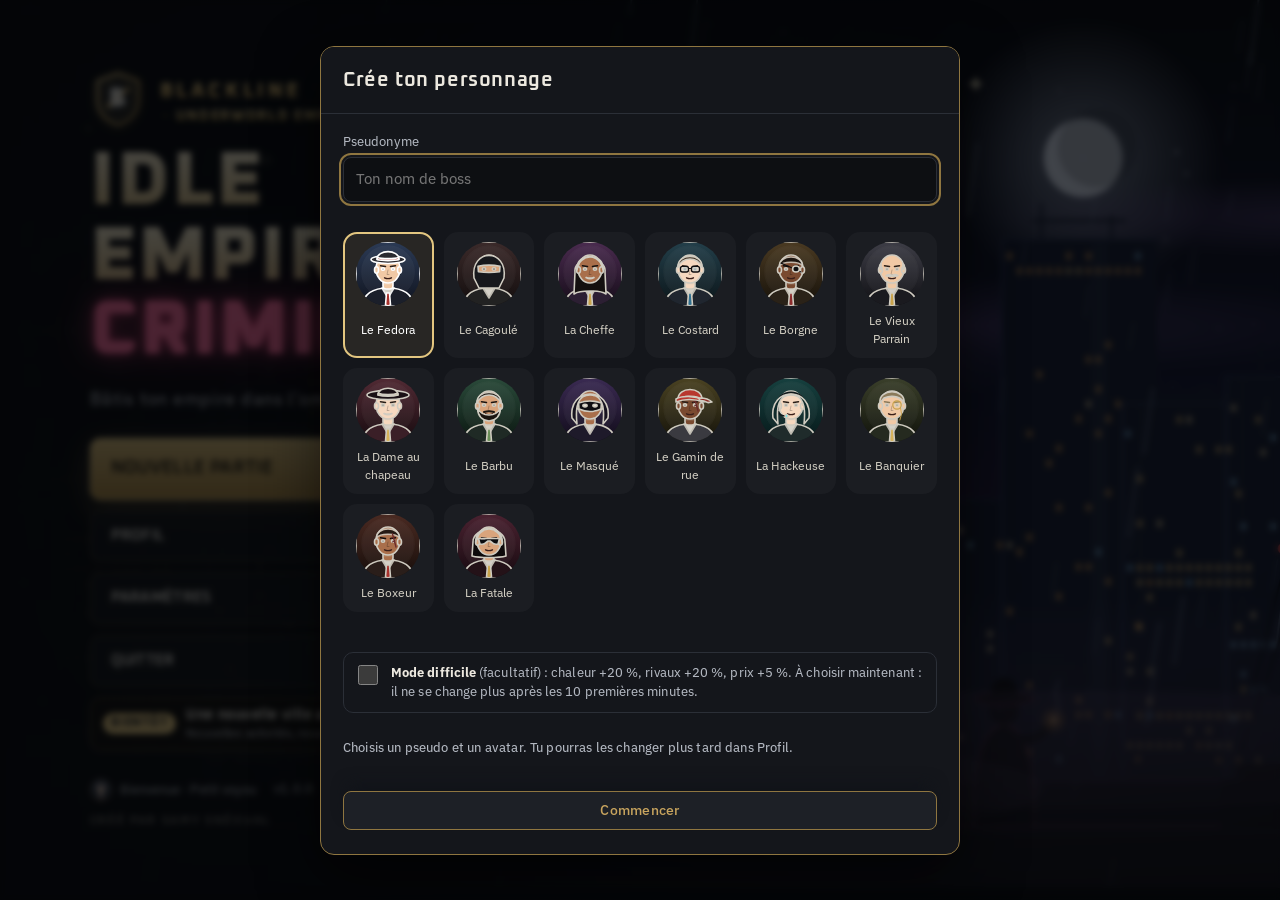
==== index.html @ c9981314 "Partie 17 · A : classement visible dès l'accueil (top 10 public, sans compte) - lb_board_public (SQL" ====
<!DOCTYPE html>
<html lang="fr">
<head>
<meta charset="utf-8">
<meta name="viewport" content="width=device-width, initial-scale=1">
<title>Blackline : Underworld Empire</title>
<meta name="description" content="Blackline : Underworld Empire, un jeu de gestion d’empire criminel fictif. Gère tes activités, tes quartiers, ton équipe et ton histoire de parrain. Gratuit, sans compte, entièrement dans ton navigateur.">
<meta name="theme-color" content="#0b0e14">
<meta property="og:type" content="website"><meta property="og:title" content="Blackline : Underworld Empire"><meta property="og:description" content="Construis un empire criminel fictif : activités, quartiers, équipe, braquages et histoire de parrain. Gratuit, sans compte, 100 % dans ton navigateur."><meta property="og:image" content="assets/share.png"><meta property="og:image:width" content="1200"><meta property="og:image:height" content="630"><meta property="og:locale" content="fr_FR">
<meta name="twitter:card" content="summary_large_image"><meta name="twitter:title" content="Blackline : Underworld Empire"><meta name="twitter:description" content="Un jeu de gestion d’empire criminel fictif, gratuit et sans compte."><meta name="twitter:image" content="assets/share.png">
<link rel="stylesheet" href="css/style.css">
</head>
<body>
<svg width="0" height="0" style="position:absolute" aria-hidden="true" focusable="false"><defs id="artDefs">
  <linearGradient id="gGold" x1="0" y1="0" x2="1" y2="1"><stop offset="0" stop-color="#e8cd8a"/><stop offset=".55" stop-color="#c8a45e"/><stop offset="1" stop-color="#8f7640"/></linearGradient>
  <linearGradient id="gGoldD" x1="0" y1="0" x2="0" y2="1"><stop offset="0" stop-color="#a98943"/><stop offset="1" stop-color="#6f5b32"/></linearGradient>
  <linearGradient id="gSlate" x1="0" y1="0" x2="0" y2="1"><stop offset="0" stop-color="#2c323c"/><stop offset="1" stop-color="#14171c"/></linearGradient>
  <linearGradient id="gNight" x1="0" y1="0" x2="0" y2="1"><stop offset="0" stop-color="#0d1118"/><stop offset=".7" stop-color="#1a2230"/><stop offset="1" stop-color="#262e3b"/></linearGradient>
  <linearGradient id="gRoom" x1="0" y1="0" x2="0" y2="1"><stop offset="0" stop-color="#101319"/><stop offset="1" stop-color="#1d222b"/></linearGradient>
  <linearGradient id="gDusk" x1="0" y1="0" x2="0" y2="1"><stop offset="0" stop-color="#1c2236"/><stop offset=".55" stop-color="#5a4350"/><stop offset="1" stop-color="#b98a62"/></linearGradient>
  <linearGradient id="gArea" x1="0" y1="0" x2="0" y2="1"><stop offset="0" stop-color="#c8a45e" stop-opacity=".38"/><stop offset="1" stop-color="#c8a45e" stop-opacity="0"/></linearGradient>
  <radialGradient id="gGlow"><stop offset="0" stop-color="#f6e7b0" stop-opacity=".55"/><stop offset="1" stop-color="#f6e7b0" stop-opacity="0"/></radialGradient>
  <linearGradient id="gCone" x1="0" y1="0" x2="0" y2="1"><stop offset="0" stop-color="#f1d98f" stop-opacity=".42"/><stop offset="1" stop-color="#f1d98f" stop-opacity="0"/></linearGradient>
  <linearGradient id="gBeam" x1="1" y1="0" x2="0" y2="0"><stop offset="0" stop-color="#f6e7b0" stop-opacity=".5"/><stop offset="1" stop-color="#f6e7b0" stop-opacity="0"/></linearGradient>
</defs></svg>
<div id="city" aria-hidden="true"></div>
<div class="app" id="app">
  <aside class="side" id="side">
    <div class="brand"><span id="crest"></span><span class="bt"><span class="wm">BLACKLINE</span><span class="sub"><span class="subt">Underworld Empire</span></span></span></div>
    <nav class="nav" id="nav" aria-label="Sections"></nav>
    <div class="sfoot"><span id="saveinfo" class="muted">Pas encore sauvegardé</span>
      <button class="btn" id="btnSave">Sauvegarder</button><button class="btn ghost" id="btnMenu">Menu principal</button><button class="btn ghost" id="btnReset">Réinitialiser</button></div>
  </aside>
  <div id="scrim"></div>
  <div class="main">
    <header class="bar">
      <button class="icon-btn" id="menuBtn" aria-label="Ouvrir le menu" aria-expanded="false"></button>
      <div class="emp"><span class="empav" id="empAv" aria-hidden="true"></span><div class="empt"><div class="en" id="empName"></div><div class="lv"><span id="lvTxt"></span><span class="meter"><i id="lvBar"></i></span></div></div></div>
      <div class="res" id="res"></div>
      <button class="icon-btn radiobtn" id="radioBtn" aria-label="Radio (touche T)" title="Radio (T)"><svg viewBox="0 0 24 24" aria-hidden="true"><path d="M3 9h18v11H3zM7 9l10-5M7 14h6M7 17h6M17 15a1.6 1.6 0 1 0 .01 0"/></svg></button>
      <button class="icon-btn gear" id="gearBtn" aria-label="Paramètres" title="Paramètres"><svg viewBox="0 0 24 24" aria-hidden="true"><path d="M12 15a3 3 0 1 0 0-6 3 3 0 0 0 0 6z"/><path d="M19.4 15a1.7 1.7 0 0 0 .3 1.8l.1.1a2 2 0 1 1-2.8 2.8l-.1-.1a1.7 1.7 0 0 0-1.8-.3 1.7 1.7 0 0 0-1 1.5V21a2 2 0 1 1-4 0v-.1a1.7 1.7 0 0 0-1.1-1.5 1.7 1.7 0 0 0-1.8.3l-.1.1a2 2 0 1 1-2.8-2.8l.1-.1a1.7 1.7 0 0 0 .3-1.8 1.7 1.7 0 0 0-1.5-1H3a2 2 0 1 1 0-4h.1a1.7 1.7 0 0 0 1.5-1.1 1.7 1.7 0 0 0-.3-1.8l-.1-.1a2 2 0 1 1 2.8-2.8l.1.1a1.7 1.7 0 0 0 1.8.3H9a1.7 1.7 0 0 0 1-1.5V3a2 2 0 1 1 4 0v.1a1.7 1.7 0 0 0 1 1.5 1.7 1.7 0 0 0 1.8-.3l.1-.1a2 2 0 1 1 2.8 2.8l-.1.1a1.7 1.7 0 0 0-.3 1.8V9a1.7 1.7 0 0 0 1.5 1H21a2 2 0 1 1 0 4h-.1a1.7 1.7 0 0 0-1.5 1z"/></svg></button>
    </header>
    <div class="goalbar" id="goalbar" role="status" aria-live="polite">
      <div class="gi" aria-hidden="true"><svg viewBox="0 0 24 24"><path d="M12 22a10 10 0 1 0 0-20 10 10 0 0 0 0 20zM12 17a5 5 0 1 0 0-10 5 5 0 0 0 0 10zM12 13a1 1 0 1 0 0-2 1 1 0 0 0 0 2z"/></svg></div>
      <div class="gt"><span class="gl">Objectif actuel</span><b id="nxName"></b><span class="gs" id="nxSub"></span></div>
      <div class="gm"><span class="meter wide"><i id="nxBar"></i></span></div>
      <button class="btn" id="nxBtn" hidden>Réclamer</button>
    </div>
    <main>
      <nav class="subnav" id="subnav" aria-label="Sections"></nav>
      <h1 id="pageTitle">Tableau de bord</h1>
      <p class="psub muted" id="pageSub"></p>
      <div id="alert" class="notice warn" role="alert" hidden><span id="alertText"></span><span class="acts" id="alertActs"></span></div>
      <div id="offline" class="notice back" role="status" hidden>
        <div class="rb"><div class="rt" id="offlineTitle"></div><dl class="rr" id="offlineRows"></dl><ul class="rn" id="offlineNotes"></ul><div class="oacts" id="offlineActs" hidden></div></div>
        <button class="btn" id="offlineClose">Reprendre la partie</button>
      </div>
      <section id="v_dash" class="view">
        <div class="stats kpi4" id="stats"></div>
        <div class="card todo" id="todoDash"><h2>Que faire maintenant ?</h2><div id="todoList" class="todolist"></div></div>
        <div class="card"><h2>Événement en cours</h2><div id="event"></div></div>
        <details class="card more" id="d_inc" open><summary>Revenus de la session</summary>
          <div class="dbody"><div id="chart"></div><div class="muted" id="chartNote"></div></div></details>
        <details class="card more" id="d_bd"><summary>D’où viennent tes revenus</summary>
          <div class="dbody"><dl id="bilan" class="dl"></dl><h3 class="h3">Répartition par activité</h3><div id="breakdown" class="bd"></div></div></details>
        <details class="card more" id="d_stats"><summary>Chiffres de la partie</summary><div class="dbody"><dl id="statsList" class="dl"></dl></div></details>
        <details class="card more" id="d_log"><summary>Événements récents</summary><div class="dbody"><ul id="log" class="log"></ul></div></details>
      </section>
      <section id="v_map" class="view" hidden>
        <div class="mapbar2"><button class="btn todobtn" id="todoBtn" aria-expanded="false" aria-controls="todoMap">Que faire ?<span class="todon" id="todoN"></span></button><div class="mchips" id="mapChips" role="group" aria-label="Aller à un bâtiment"></div>
          <div class="mctl" role="group" aria-label="Caméra"><button class="btn ghost" id="mZoomOut" aria-label="Dézoomer">−</button><button class="btn ghost" id="mZoomIn" aria-label="Zoomer">+</button><button class="btn ghost" id="mHome">Recentrer</button></div></div>
        <div class="todomap card" id="todoMap" hidden><div class="todolist" id="todoMapList"></div></div>
        <div class="mapWrap" id="mapWrap">
          <canvas id="cityCanvas" tabindex="0" role="application" aria-label="Carte de la ville. Flèches : déplacer. Plus et moins : zoomer. Les boutons au-dessus permettent d’aller à un bâtiment."></canvas>
          <div class="mevents" id="mEvents" hidden></div>
          <aside class="mappanel" id="mapPanel" hidden aria-live="polite"></aside>
          <div class="maphint" aria-hidden="true">Glisse pour te déplacer · molette ou pincement pour zoomer · clique un bâtiment</div>
        </div>
      </section>
      <section id="v_hq" class="view" hidden></section>
      <section id="v_saga" class="view" hidden></section>
      <section id="v_shop" class="view" hidden></section>
      <section id="v_boxes" class="view" hidden></section>
      <section id="v_board" class="view" hidden></section>
      <section id="v_radio" class="view" hidden></section>
      <section id="v_empire" class="view" hidden><div id="acts" class="list"></div></section>
      <section id="v_terr" class="view" hidden>
        <div id="cflt" class="card conflict" hidden>
          <div class="nm">Conflit en cours</div><p class="ds" id="cText"></p>
          <div class="acts row"><button class="btn" id="bDef"></button><button class="btn" id="bTruce"></button></div>
        </div>
        <div class="subtabs" role="tablist" aria-label="Territoires">
          <button class="stab on" role="tab" data-tt="q" aria-selected="true">Quartiers <i class="stc" id="ttQ"></i></button>
          <button class="stab" role="tab" data-tt="f" aria-selected="false">Factions <i class="stc" id="ttF"></i></button>
          <button class="stab" role="tab" data-tt="r" aria-selected="false">Rivalités <i class="stc" id="ttR"></i></button>
        </div>
        <div id="tt_q" class="tpane">
        <div class="terr-grid">
          <div class="card mapcard">
            <div class="mh"><h2>Port-Mirage</h2><span class="muted" id="tSum"></span></div>
            <div id="map"></div>
            <ul class="legend" aria-label="Légende"><li><i class="lg controlled"></i>Contrôlé</li><li><i class="lg available"></i>Disponible</li><li><i class="lg locked"></i>Hors de portée</li><li><i class="lg contested"></i>Attaqué</li><li><i class="lg pressure"></i>Sous pression</li><li><i class="lg built"></i>Vos bâtiments</li></ul>
          </div>
          <div class="card dpanel" id="dpanel"><div id="dEmpty" class="muted">Sélectionne un quartier sur la carte pour voir ses revenus, ses conditions et tes options.</div><div id="dBody" hidden></div></div>
        </div>
        </div>
        <div id="tt_f" class="tpane" hidden><p class="muted">Les quatre factions se partagent la ville. Leur relation avec toi change ce qu’elles font quand tu prends un quartier.</p><div id="factions" class="list"></div></div>
        <div id="tt_r" class="tpane" hidden><div id="rivals" class="list"></div></div>
      </section>
      <section id="v_team" class="view" hidden>
        <div class="card crewhead"><div class="mh"><h2>Ton équipe</h2><span class="muted" id="cSum"></span></div><p class="muted cintro">Chaque équipier actif coûte un entretien mais renforce ton empire. Les effets s’additionnent avec des rendements décroissants : mieux vaut des profils complémentaires.</p><div id="cEff" class="effs"></div></div>
        <section id="cFiche" class="card fiche" aria-label="Fiche personnage"></section>
        <div id="cmp" class="card" hidden><div class="mh"><h2>Comparaison</h2><button class="btn ghost" id="cmpClose">Fermer</button></div><div id="cmpBody"></div></div>
        <div id="roster" class="roster"></div>
      </section>
      <section id="v_arsenal" class="view" hidden></section>
      <section id="v_ops" class="view" hidden></section>
      <section id="v_upg" class="view" hidden><div id="upgs" class="list"></div></section>
      <section id="v_goals" class="view" hidden>
        <div class="jr" id="jrNowBox"><h2 class="sec jr-h">À faire maintenant <span class="jr-n" id="jrNowN"></span></h2><div id="jrNow" class="jrl"></div></div>
        <div class="jr" id="jrDoBox"><h2 class="sec jr-h">En cours <span class="jr-n" id="jrDoN"></span></h2><div id="jrDo" class="jrl"></div></div>
        <h2 class="sec jr-h">Objectifs <span class="jr-n" id="jrGoN"></span></h2>
        <div class="card"><h2>Déblocages à venir</h2><ul id="unlocks" class="log"></ul></div>
        <div><h2 class="sec">Court terme</h2><div id="mShort" class="list"></div></div>
        <div><h2 class="sec">Moyen terme</h2><div id="mMid" class="list"></div></div>
        <div><h2 class="sec">Long terme</h2><div id="mLong" class="list"></div></div>
        <div><h2 class="sec">Succès <span class="muted" id="achCount"></span></h2><div id="achs" class="achs"></div></div>
        <details class="card jrlog" id="jrStory"><summary><h2>Chroniques de l’empire <span class="jr-n" id="jrStoryN"></span></h2></summary><p class="muted">Un chapitre s’écrit chaque fois qu’un bâtiment atteint un nouveau design. Rien à faire : c’est juste ton histoire.</p><ol class="chron" id="jrStoryL"></ol></details>
        <details class="card jrlog" id="jrLogBox"><summary><h2>Dernières notifications <span class="jr-n" id="jrLogN"></span></h2></summary><p class="muted">Les 30 dernières. Quand plusieurs messages arrivent d’un coup, ils sont regroupés à l’écran, mais rien n’est perdu : tout est ici.</p><ul id="jrLog" class="log"></ul></details>
      </section>
      <section id="v_glossary" class="view" hidden><label class="gsearch"><span class="muted">Chercher un mot</span><input type="search" id="gsInput" placeholder="Ex. revenus nets, lingot, palier" autocomplete="off"></label><dl id="gsList" class="gslist"></dl><p class="muted" id="gsEmpty" hidden>Aucun mot ne correspond. Essaie « revenus », « lingot » ou « bâtiment ».</p></section>
    </main>
  </div>
</div>
<div id="room" class="room" hidden role="dialog" aria-modal="true" aria-label="Intérieur du QG"></div>
<div id="fade" aria-hidden="true"></div>
<div id="banner" class="nbn" hidden aria-live="assertive"></div>
<div id="np" class="np" hidden aria-live="polite"></div>
<div id="rwheel" class="rwheel" hidden></div>
<div id="toasts" aria-live="polite"></div>
<div id="menu" class="menu" hidden></div>
<div id="sheet" class="modal sheetm" hidden><div class="mbox sheet" id="sheetBox" role="dialog" aria-modal="true"></div></div>
<div id="modal" class="modal" hidden><div class="mbox" id="mBox" role="dialog" aria-modal="true" aria-labelledby="mTitle"></div></div>
<script src="js/data.js"></script>
<script src="js/data-crew.js"></script>
<script src="js/data-events.js"></script>
<script src="js/glossary.js"></script>
<script src="js/tips.js"></script>
<script src="js/status.js"></script>
<script src="js/avatars.js"></script>
<script src="js/radio.js"></script>
<script src="js/bus.js"></script>
<script src="js/economy.js"></script>
<script src="js/gold.js"></script>
<script src="js/hq.js"></script>
<script src="js/shop.js"></script>
<script src="js/territory.js"></script>
<script src="js/data-equip.js"></script>
<script src="js/data-equip-art.js"></script>
<script src="js/data-equip-art2.js"></script>
<script src="js/data-boxes.js"></script>
<script src="js/data-walls.js"></script>
<script src="js/walls-art.js"></script>
<script src="js/crew.js"></script>
<script src="js/equip.js"></script>
<script src="js/boxes.js"></script>
<script src="js/walls.js"></script>
<script src="js/factions.js"></script>
<script src="js/state10.js"></script>
<script src="js/data-districts.js"></script>
<script src="js/dbuild.js"></script>
<script src="js/venues.js"></script>
<script src="js/dbuild-art.js"></script>
<script src="js/casino.js"></script>
<script src="js/data-casino-ev.js"></script>
<script src="js/casino-ev.js"></script>
<script src="js/casino-art.js"></script>
<script src="js/rivals.js"></script>
<script src="js/heat.js"></script>
<script src="js/advice.js"></script>
<script src="js/explain.js"></script>
<script src="js/data-story.js"></script>
<script src="js/data-saga.js"></script>
<script src="js/story.js"></script>
<script src="js/saga.js"></script>
<script src="js/data-bonds.js"></script>
<script src="js/bonds.js"></script>
<script src="js/data-meta.js"></script>
<script src="js/meta.js"></script>
<script src="js/data-heist.js"></script>
<script src="js/heist.js"></script>
<script src="js/data-war.js"></script>
<script src="js/war.js"></script>
<script src="js/save.js"></script>
<script src="js/art.js"></script>
<script src="js/build-art.js"></script>
<script src="js/city.js"></script>
<script src="js/atmos.js"></script>
<script src="js/map-data.js"></script>
<script src="js/map-render.js"></script>
<script src="assets/crew/manifest.js"></script>
<script src="js/portraits.js"></script>
<script src="js/profile.js"></script>
<script src="js/notify-core.js"></script>
<script src="js/notify.js"></script>
<script src="js/events.js"></script>
<script src="js/journal.js"></script>
<script src="js/config-classement.js"></script>
<script src="js/leaderboard-core.js"></script>
<script src="js/leaderboard.js"></script>
<script src="js/ui.js"></script>
<script src="js/territory-ui.js"></script>
<script src="js/bonds-ui.js"></script>
<script src="js/crew-ui.js"></script>
<script src="js/ops-art.js"></script>
<script src="js/ops-art2.js"></script>
<script src="js/arsenal-dnd.js"></script>
<script src="js/ops-scene.js"></script>
<script src="js/ops-scene-art.js"></script>
<script src="js/ops-scene-ui.js"></script>
<script src="js/equip-ui.js"></script>
<script src="js/room.js"></script>
<script src="js/hq-ui.js"></script>
<script src="js/room-ui.js"></script>
<script src="js/shop-ui.js"></script>
<script src="js/boxes-ui.js"></script>
<script src="js/leaderboard-ui.js"></script>
<script src="js/lb-home.js"></script>
<script src="js/results.js"></script>
<script src="js/explain-ui.js"></script>
<script src="js/walls-ui.js"></script>
<script src="js/radio-ui.js"></script>
<script src="js/build-menu.js"></script>
<script src="js/heat-ui.js"></script>
<script src="js/report.js"></script>
<script src="js/saga-ui.js"></script>
<script src="js/war-ui.js"></script>
<script src="js/meta-ui.js"></script>
<script src="js/heist-ui.js"></script>
<script src="js/hq-rooms.js"></script>
<script src="js/teaser.js"></script>
<script src="js/event-result.js"></script>
<script src="js/casino-ui.js"></script>
<script src="js/map-ui.js"></script>
<script src="js/system-ui.js"></script>
<script src="js/audio.js"></script>
<script src="js/ambience.js"></script>
<script src="js/tutorial.js"></script>
<script src="js/assistant.js"></script>
<script src="js/assistant-ui.js"></script>
<script src="js/menu-bg.js"></script>
<script src="js/menu.js"></script>
<script src="js/main.js"></script>
</body>
</html>
---- css/style.css ----
@font-face{font-family:"Oxanium";src:url(../assets/fonts/oxanium-latin-wght-normal.woff2) format("woff2");font-weight:200 800;font-style:normal;font-display:swap;unicode-range:U+0000-00FF,U+0131,U+0152-0153,U+02BB-02BC,U+02C6,U+02DA,U+02DC,U+2000-206F,U+2074,U+20AC,U+2122,U+2191,U+2193,U+2212,U+2215,U+FEFF,U+FFFD}
@font-face{font-family:"Playfair Display";src:url(../assets/fonts/playfair-display-latin-wght-normal.woff2) format("woff2");font-weight:400 900;font-style:normal;font-display:swap}
@font-face{font-family:"Lora";src:url(../assets/fonts/lora-latin-wght-normal.woff2) format("woff2");font-weight:400 700;font-style:normal;font-display:swap}
@font-face{font-family:"Lora";src:url(../assets/fonts/lora-latin-wght-italic.woff2) format("woff2");font-weight:400 700;font-style:italic;font-display:swap}
@font-face{font-family:"IBM Plex Sans";src:url(../assets/fonts/ibm-plex-sans-latin-wght-normal.woff2) format("woff2");font-weight:100 700;font-style:normal;font-display:swap;unicode-range:U+0000-00FF,U+0131,U+0152-0153,U+02BB-02BC,U+02C6,U+02DA,U+02DC,U+2000-206F,U+2074,U+20AC,U+2122,U+2191,U+2193,U+2212,U+2215,U+FEFF,U+FFFD}
:root{--bg:#0b0c0e;--card:rgba(22,24,29,.94);--card2:#1d2026;--line:#2b2f37;--txt:#ece8df;--mut:#a3a7af;--gold:#c8a45e;--gold-d:#8f7640;--up:#86c39b;--down:#d98b81;--r:12px;--font-display:"Oxanium","Rajdhani","Segoe UI",system-ui,sans-serif;--font-text:"IBM Plex Sans",ui-sans-serif,system-ui,-apple-system,"Segoe UI",Roboto,sans-serif;--font-num:"Oxanium","IBM Plex Sans",system-ui,sans-serif}
*{box-sizing:border-box}
html{color-scheme:dark}
body{margin:0;background:linear-gradient(#0a0b0d,#11151a 55%,#1b2028) fixed;color:var(--txt);font:15px/1.5 var(--font-text);font-variant-numeric:tabular-nums}
svg{width:18px;height:18px;fill:none;stroke:currentColor;stroke-width:1.6;stroke-linecap:round;stroke-linejoin:round;flex:none}
#city{position:fixed;left:0;right:0;bottom:0;height:58vh;z-index:0;pointer-events:none}
#city svg{width:100%;height:100%;stroke:none}
.app{position:relative;z-index:1;display:grid;grid-template-columns:236px minmax(0,1fr);min-height:100vh}
h1{font-size:24px;font-weight:600;letter-spacing:-.01em;margin:0 0 18px}
h2{font-size:15px;font-weight:600;margin:0 0 12px}
.muted{color:var(--mut);font-size:13px}
:focus-visible{outline:2px solid var(--gold);outline-offset:2px}
/* barre latérale */
.side{position:sticky;top:0;height:100vh;display:flex;flex-direction:column;gap:22px;padding:22px 12px;background:rgba(11,12,15,.95);border-right:1px solid var(--line);z-index:30;transition:transform .2s ease}
.brand{display:flex;flex-direction:column;padding:0 10px}
.wm{font-weight:700;letter-spacing:.18em;color:var(--gold);font-size:17px}.sub{color:var(--mut);font-size:12px}
.nav{display:grid;gap:4px}
.nav button{display:flex;align-items:center;gap:12px;width:100%;font:inherit;font-size:14px;color:var(--mut);background:none;border:1px solid transparent;border-radius:8px;padding:9px 10px;cursor:pointer;text-align:left;transition:background .15s,color .15s,border-color .15s}
.nav button:hover{background:#171a1f;color:var(--txt)}
.nav button:active{transform:scale(.98)}
.nav button.on{background:#1b1e24;color:var(--txt);border-color:var(--line);box-shadow:inset 2px 0 0 var(--gold)}
.sfoot{margin-top:auto;display:grid;gap:8px;padding:0 6px}
/* barre supérieure */
.bar{position:sticky;top:0;z-index:20;display:flex;align-items:center;gap:16px;padding:10px 24px;background:rgba(11,12,15,.88);backdrop-filter:blur(8px);border-bottom:1px solid var(--line)}
.icon-btn{display:none;place-items:center;width:38px;height:38px;color:var(--txt);background:var(--card2);border:1px solid var(--line);border-radius:8px;cursor:pointer}
.emp .en{font-weight:600}.lv{display:flex;align-items:center;gap:8px;font-size:12px;color:var(--mut)}
.meter{display:block;width:90px;height:5px;background:#0006;border:1px solid var(--line);border-radius:4px;overflow:hidden}
.meter i{display:block;height:100%;width:100%;background:var(--gold);transform:scaleX(0);transform-origin:left center;transition:transform .3s ease}
.res{margin-left:auto;display:flex;gap:8px}
.chip{display:flex;align-items:center;gap:8px;background:var(--card2);border:1px solid var(--line);border-radius:999px;padding:5px 12px;font-size:14px;font-weight:600}
.chip svg{color:var(--gold);width:16px;height:16px}
main{padding:22px 24px 48px;max-width:1180px}
/* cartes */
.card{background:var(--card);border:1px solid var(--line);border-radius:var(--r);padding:16px}
.view{display:grid;gap:16px}
.stats{display:grid;grid-template-columns:repeat(auto-fit,minmax(200px,1fr));gap:12px}
.stat .lab{display:flex;align-items:center;gap:8px;color:var(--mut);font-size:13px}.stat .lab svg{color:var(--gold)}
.stat .val{font-size:26px;font-weight:600;margin-top:4px;letter-spacing:-.01em}
.stat .note{font-size:13px;color:var(--mut);min-height:20px}
.pos{color:var(--up)}.neg{color:var(--down)}
.grid2{display:grid;grid-template-columns:1.3fr 1fr;gap:16px}
.chart{width:100%;height:150px;display:block;stroke:none}
.bd{display:grid;gap:12px}.bd .r{display:grid;gap:4px;font-size:13px}.bd .r div:first-child{display:flex;justify-content:space-between}
.list{display:grid;grid-template-columns:repeat(auto-fill,minmax(min(100%,320px),1fr));gap:12px}
.ico{width:38px;height:38px;border:1px solid var(--line);border-radius:9px;display:grid;place-items:center;color:var(--gold);flex:none}
.ah{display:flex;gap:12px;align-items:center}.an{flex:1;min-width:0}.nm{font-weight:600}.ds{color:var(--mut);font-size:13px}
.badge{font-size:12px;color:var(--gold);border:1px solid var(--gold-d);border-radius:999px;padding:2px 10px;white-space:nowrap}
.kv{display:grid;grid-template-columns:repeat(3,1fr);gap:8px;margin:14px 0}.kv b{display:block}
.kv span{display:block;color:var(--mut);font-size:12px}.kv b{font-size:14px}
.evo{font-size:12px;color:var(--mut);margin-bottom:12px;display:grid;gap:6px}.evo .meter{width:100%}
.act .buy,.upg .buy{width:100%}
.card.done{opacity:.6}
.pulse::after{content:"";position:absolute;inset:-1px;border-radius:inherit;border:2px solid rgba(200,164,94,.6);pointer-events:none;animation:pulse .5s ease-out forwards}
@keyframes pulse{from{transform:scale(1);opacity:.85}to{transform:scale(1.025);opacity:0}}
.soon{display:flex;gap:14px;align-items:flex-start}.soon p{margin:0}
.dl{display:grid;grid-template-columns:1fr auto;gap:0 20px;margin:0}.dl dt,.dl dd{margin:0;padding:10px 0;border-bottom:1px solid var(--line)}.dl dt{color:var(--mut)}.dl dd{font-weight:600;text-align:right}
.ev .t{font-weight:600}.ev .x{color:var(--mut);margin:2px 0 12px}.ev .ch{display:grid;gap:8px}.ev .ch .btn{text-align:left}.ev small{display:block;color:var(--mut)}
.log{list-style:none;margin:0;padding:0;display:grid;gap:8px;font-size:13px;color:var(--mut)}.log li{padding-left:14px;position:relative}.log li:before{content:"";position:absolute;left:0;top:8px;width:5px;height:5px;border-radius:50%;background:var(--gold-d)}.log li:first-child{color:var(--txt)}
.notice{display:flex;justify-content:space-between;align-items:center;gap:12px;background:var(--card);border:1px solid var(--gold-d);border-radius:var(--r);padding:10px 14px;margin-bottom:16px;font-size:14px}
.notice[hidden],[hidden]{display:none!important}
/* boutons */
.btn{font:inherit;font-size:14px;color:var(--txt);background:var(--card2);border:1px solid var(--line);border-radius:8px;padding:8px 14px;cursor:pointer;transition:background .15s,border-color .15s,color .15s,transform .1s}
.btn:hover:not(:disabled){background:#262a32;border-color:var(--gold-d)}
.btn:active:not(:disabled){transform:scale(.97);background:#16181d}
.btn:disabled{opacity:.45;cursor:not-allowed}
.btn.ghost{background:transparent;color:var(--mut)}
.btn.can{border-color:var(--gold-d);color:var(--gold)}
.btn.ok{animation:ok .35s ease-out}
@keyframes ok{from{transform:scale(.96)}60%{transform:scale(1.03)}to{transform:scale(1)}}
/* notifications */
#toasts{position:fixed;right:16px;bottom:16px;display:grid;gap:8px;z-index:50;max-width:min(360px,calc(100vw - 32px))}
.toast{background:#16181d;border:1px solid var(--line);border-left:3px solid var(--gold);border-radius:8px;padding:10px 14px;font-size:14px;box-shadow:0 8px 24px rgba(0,0,0,.45);animation:tin .2s ease-out;transition:opacity .25s,transform .25s}
.toast.evt{border-left-color:#7ea6c9}.toast.out{opacity:0;transform:translateY(6px)}
@keyframes tin{from{opacity:0;transform:translateY(8px)}}
#scrim{display:none}
@media(max-width:900px){
 .app{grid-template-columns:minmax(0,1fr)}
 .side{position:fixed;left:0;top:0;width:260px;transform:translateX(-100%);background:#0b0c0f}.side.open{transform:none}
 #scrim.on{display:block;position:fixed;inset:0;background:rgba(0,0,0,.55);z-index:25}
 .icon-btn{display:grid}.bar{padding:10px 14px;gap:10px}main{padding:18px 14px 40px}
 .grid2{grid-template-columns:1fr}.chip.opt{display:none}.lv .meter{width:60px}
}
@media(max-width:520px){.res .chip:nth-child(n+3){display:none}.res{gap:6px;min-width:0}.chip{padding:4px 9px;font-size:13px}.emp{min-width:0}.emp .en{white-space:nowrap;overflow:hidden;text-overflow:ellipsis}.list{grid-template-columns:1fr}.emp .en{font-size:14px}}
@media(prefers-reduced-motion:reduce){*{animation:none!important;transition:none!important}}
/* progression : objectifs, succès, prochaine étape */
h2.sec{font-size:15px;margin:6px 0 10px}
.next-h{display:flex;justify-content:space-between;gap:12px;align-items:center;margin-bottom:12px}
.next .nm{font-size:18px}
.meter.wide{width:100%;height:7px}
.tier{font-size:12px;color:var(--mut)}
.prog{display:grid;gap:6px;margin:12px 0}.prog .pt{display:flex;justify-content:space-between;font-size:12px;color:var(--mut)}.prog .meter{width:100%}
.rw{font-size:13px;color:var(--gold);margin-bottom:10px}
.card.claimed{opacity:.55}
.achs{display:grid;grid-template-columns:repeat(auto-fill,minmax(230px,1fr));gap:10px}
.ach{display:flex;gap:10px;align-items:center;padding:12px;opacity:.55}
.ach.on{opacity:1;border-color:var(--gold-d)}.ach.on .ico{background:rgba(200,164,94,.12)}
.ach .nm{font-size:14px}.ach .ds{font-size:12px}
.card.locked .ico{color:var(--mut)}
.kv small{display:block;color:var(--mut);font-size:12px}
.neg-row dd{color:var(--down)}
.card.max .badge{color:var(--up);border-color:var(--up)}
/* territoires */
.terr-grid{display:grid;grid-template-columns:minmax(0,1.6fr) minmax(280px,1fr);gap:16px;align-items:start}
.mh{display:flex;justify-content:space-between;align-items:baseline;gap:12px}.mh h2{margin:0 0 10px}
#map{border:1px solid var(--line);border-radius:10px;overflow:hidden;background:#0d0f13}
.tmap{display:block;width:100%;height:auto;stroke:none}
.t-bg{fill:#0e1014}.t-water{fill:#10161d}.t-sea{fill:#3a4553;font-size:12px;letter-spacing:.3em;text-transform:uppercase;stroke:none}
.dist{cursor:pointer;outline:none}
.dist .d-fill{fill:#171a20;stroke:#0b0c0e;stroke-width:3;stroke-linejoin:round;transition:fill .25s,filter .25s}
.dist .d-in{fill:none;stroke:#2b2f37;stroke-width:1;stroke-linejoin:round;transition:stroke .25s}
.dist .d-name{fill:var(--txt);font-size:14px;font-weight:600;stroke:none;pointer-events:none}
.dist .d-st{fill:var(--mut);font-size:12px;letter-spacing:.08em;text-transform:uppercase;stroke:none;pointer-events:none}
.dist .pip{fill:none;stroke:#4a505b;stroke-width:1;pointer-events:none}.dist .pip.on{fill:var(--gold);stroke:var(--gold)}
.dist:hover .d-fill,.dist:focus-visible .d-fill{filter:brightness(1.35)}
.dist.sel .d-in{stroke:var(--txt);stroke-width:1.6}
.dist:focus-visible .d-in{stroke:var(--gold);stroke-width:2}
.st-locked .d-fill{fill:#12141a}.st-locked .d-name,.st-locked .d-st{fill:#6b7078}.st-locked .d-in{stroke-dasharray:2 5;stroke:#2b2f37}
.st-available .d-fill{fill:#1a2430}.st-available .d-in{stroke:#7ea6c9;stroke-dasharray:6 4}.st-available .d-st{fill:#7ea6c9}
.st-controlled .d-fill{fill:#2b2619}.st-controlled .d-in{stroke:var(--gold-d)}.st-controlled .d-st{fill:var(--gold)}
.st-contested .d-fill{fill:#3a201e;animation:cont 1.4s ease-in-out infinite}.st-contested .d-in{stroke:var(--down)}.st-contested .d-st{fill:var(--down)}
@keyframes cont{50%{opacity:.6}}
.cap-ring{fill:none;stroke:var(--gold);stroke-width:3;pointer-events:none;transform-box:fill-box;transform-origin:center;vector-effect:non-scaling-stroke;animation:ring 1.2s ease-out forwards}
@keyframes ring{from{transform:scale(1);opacity:.9}to{transform:scale(15);opacity:0}}
.dist.flash .d-fill{animation:flash 1.2s ease-out}
@keyframes flash{from{opacity:.3}}
.legend{display:flex;flex-wrap:wrap;gap:16px;list-style:none;margin:12px 0 0;padding:0;font-size:12px;color:var(--mut)}
.legend li{display:flex;align-items:center;gap:6px}.lg{width:12px;height:12px;border-radius:3px;border:1px solid var(--line);display:inline-block}
.lg.controlled{background:#2b2619;border-color:var(--gold-d)}.lg.available{background:#1a2430;border:1px dashed #7ea6c9}.lg.locked{background:#12141a}.lg.contested{background:#2e1b1a;border-color:var(--down)}
.dpanel{position:sticky;top:76px}
.dh{display:flex;justify-content:space-between;gap:12px;align-items:flex-start}.dh .nm{font-size:18px}
.b-controlled{color:var(--gold)}.b-available{color:#7ea6c9;border-color:#7ea6c9}.b-locked{color:var(--mut);border-color:var(--line)}.b-contested{color:var(--down);border-color:var(--down)}
.dsec{margin:14px 0}.dsec .log{margin-top:6px}
.req{list-style:none;margin:6px 0 0;padding:0;display:grid;gap:4px;font-size:13px}.req .ok{color:var(--up)}.req .ko{color:var(--mut)}
.acts{display:grid;gap:8px;margin-top:14px}.acts.row{grid-template-columns:repeat(auto-fit,minmax(200px,1fr))}
.acts .btn{text-align:left}.acts .bs{display:block;color:var(--mut);font-size:12px;font-weight:400;margin-top:2px}
.conflict{border-color:var(--down)}.conflict p{margin:6px 0 0}
.fac .fp,.fac .fh{font-size:12px}
.dot{width:8px;height:8px;border-radius:50%;background:#7ea6c9;margin-left:auto;flex:none}.dot.alert{background:var(--down);animation:pulse 1.4s ease-out infinite}
@media(max-width:900px){.terr-grid{grid-template-columns:1fr}.dpanel{position:static}}
/* équipe et factions */
.frame svg,.cp svg,.fem svg,.stars svg,.d-emb svg,.portrait,.emblem{stroke:none}
.crewhead .cintro{margin:4px 0 14px}
.effs{display:grid;grid-template-columns:repeat(auto-fit,minmax(270px,1fr));gap:12px 18px}
.eff .en{display:flex;justify-content:space-between;font-size:13px;margin-bottom:5px}.eff .meter{width:100%}.eff .et{font-size:12px;color:var(--mut);margin-top:5px;min-height:34px}
.roster{display:grid;grid-template-columns:repeat(auto-fill,minmax(400px,1fr));gap:14px}
.chr{display:grid;grid-template-columns:128px minmax(0,1fr);gap:16px;align-items:start;transition:border-color .2s}
.chr.cmp-on{border-color:var(--gold-d)}
.pic{display:grid;gap:8px;justify-items:center}
.frame{width:100%;aspect-ratio:120/140;border-radius:10px;overflow:hidden;border:2px solid #3a3f48;background:#0e1014;transition:filter .3s}
.frame .portrait{width:100%;height:100%;display:block}
.rar2 .frame,.frame.rar2{border-color:#6f7a88}.frame.rar3{border-color:#8f8a76}.frame.rar4{border-color:var(--gold-d)}.frame.rar5{border-color:var(--gold);box-shadow:0 0 0 2px #0e1014,0 0 0 3px var(--gold),0 0 18px rgba(200,164,94,.35)}
.stars{display:flex;gap:2px}.star{width:14px;height:14px;fill:#363a42}.star.on{fill:var(--gold)}
.chr.st-locked .frame{filter:grayscale(1) brightness(.5)}.chr.st-reserve .frame{filter:saturate(.55) brightness(.85)}
.chh{display:flex;justify-content:space-between;gap:10px;align-items:flex-start}.chh .nm{font-size:16px}
.chr .spec{margin:6px 0 10px}
.sts{display:grid;grid-template-columns:78px minmax(0,1fr) 30px;gap:5px 8px;margin:0 0 10px;align-items:center}.sts dt{font-size:12px;color:var(--mut);margin:0}.sts dd{margin:0}
.sts .bar{padding:0;background:none}.sts .meter{width:100%;height:5px}.sts .val{font-size:12px;text-align:right;font-weight:600}.sts .val.peak{color:var(--gold)}
.facts{list-style:none;margin:0 0 10px;padding:0;display:grid;gap:3px;font-size:12px;color:var(--mut)}.facts b{color:var(--txt);font-weight:600}
.lvrow{display:flex;align-items:center;gap:8px;font-size:12px;margin-bottom:10px}.lvrow .meter{flex:1;width:auto}
.chr .acts{margin-top:8px}.chr .acts .btn{width:100%}.chr .ghost{padding:5px 10px;font-size:12px}
.btn .bs{display:block;font-size:12px;color:var(--mut);font-weight:400;margin-top:1px}.btn .bs[hidden]{display:none}
#cmpBody{overflow-x:auto}.cg{display:grid;gap:0 12px;min-width:520px}
.cc{padding:8px 2px;border-bottom:1px solid var(--line);font-size:13px;min-width:0}.cc.ch{text-align:center;border-bottom:0}.cc.cl{color:var(--mut)}
.cp{width:72px;margin:0 auto 6px;border-radius:9px;overflow:hidden;border:1px solid var(--line)}.cp svg{width:100%;height:auto;display:block}
.cc .meter{width:100%;display:block;margin-bottom:4px;height:5px}.cc.best b{color:var(--gold)}.cc.best .meter i{background:var(--gold)}.cc .stars{margin:0}
.card.fac{border-top:3px solid var(--fc,var(--line))}
.fhd{display:flex;gap:12px;align-items:center}.fem{width:46px;flex:none}.fem svg{width:100%;height:auto;display:block}.fhd .mt{font-style:italic;font-size:12px}
.fhd .badge{margin-left:auto;align-self:flex-start}
.badge.r-ally{color:var(--gold);border-color:var(--gold)}.badge.r-hostile,.badge.r-enemy{color:var(--down);border-color:var(--down)}.badge.r-friendly,.badge.r-close{color:var(--up);border-color:var(--up)}
.rrow{display:flex;justify-content:space-between;font-size:12px;margin-top:10px;color:var(--mut)}.rrow b{color:var(--txt)}
.relbar{position:relative;height:6px;background:#0006;border:1px solid var(--line);border-radius:4px;overflow:hidden;margin:4px 0 8px}
.relbar:after{content:"";position:absolute;left:50%;top:0;bottom:0;width:1px;background:var(--mut);opacity:.6}
.relbar i{position:absolute;top:0;bottom:0;width:50%;transform:scaleX(0);transition:transform .3s}.relbar i.pos{left:50%;transform-origin:left center;background:var(--up)}.relbar i.neg{left:0;transform-origin:right center;background:var(--down)}
.card.fac .fh,.card.fac .fa{font-size:12px;margin-top:2px}
.acts.dip{grid-template-columns:repeat(2,minmax(0,1fr));margin-top:12px}.acts.dip .btn{padding:7px 10px;font-size:13px}
#factions.list{grid-template-columns:repeat(auto-fill,minmax(360px,1fr))}
.d-emb{opacity:.9;pointer-events:none}.st-controlled .d-emb{display:none}.st-locked .d-emb{opacity:.45}
.d-emb svg{width:16px;height:17px}
@media(max-width:900px){.roster{grid-template-columns:1fr}}
@media(max-width:520px){.chr{grid-template-columns:96px minmax(0,1fr);gap:12px}.acts.dip{grid-template-columns:1fr}#factions.list{grid-template-columns:1fr}.effs{grid-template-columns:1fr}}
.mh{flex-wrap:wrap}

/* ---------- Fiabilité : bilan de retour, alertes, fenêtre de confirmation, paramètres ---------- */
.notice.back{align-items:flex-start;border-color:var(--gold-d);background:linear-gradient(135deg,rgba(200,164,94,.12),var(--card) 60%)}
.notice .rb{flex:1;min-width:0}
.notice .rt{font-size:16px;font-weight:600;color:var(--gold);letter-spacing:.02em;margin-bottom:6px}
.rr{margin:0;display:grid;gap:4px}
.rr .rw2{display:flex;justify-content:space-between;gap:16px;border-bottom:1px dashed var(--line);padding:3px 0;font-size:14px}
.rr dt{color:var(--mut)}.rr dd{margin:0;text-align:right}.rr dd.pos{color:var(--up);font-weight:600}
.rn{margin:8px 0 0;padding:0 0 0 18px;color:var(--mut);font-size:13.5px}.rn li{margin:2px 0}.rn[hidden]{display:none}
.notice.warn{border-color:#b9715f;background:linear-gradient(135deg,rgba(217,139,129,.14),var(--card) 60%);flex-wrap:wrap}
.notice.warn .acts{display:flex;gap:8px}
#saveinfo.bad{color:var(--down)}
.btn.danger{border-color:#b9715f;color:#f0b5ab}.btn.danger:hover:not(:disabled){background:#3a211e;border-color:#d98b81}
.btn.ghost.danger{color:#d98b81}
.modal{position:fixed;inset:0;z-index:50;background:rgba(5,6,8,.72);backdrop-filter:blur(3px);display:flex;align-items:center;justify-content:center;padding:16px}
.mbox{background:#14161b;border:1px solid var(--gold-d);border-radius:14px;padding:22px;max-width:460px;width:100%;box-shadow:0 20px 60px rgba(0,0,0,.6);max-height:calc(100vh - 32px);overflow:auto}
.mt{margin:0 0 8px;font-size:19px;color:var(--gold)}.mp{margin:0 0 8px;color:var(--txt)}
.ml{margin:0 0 12px;padding-left:18px;color:var(--mut);font-size:14px}
.mw{display:grid;gap:6px;font-size:14px;color:var(--mut);margin:12px 0}.mw b{color:var(--txt);letter-spacing:.1em}
.mw input{font:inherit;color:var(--txt);background:#0d0f12;border:1px solid var(--line);border-radius:8px;padding:9px 12px}.mw input:focus{outline:2px solid var(--gold-d);outline-offset:1px}
.mrow{display:flex;gap:8px;justify-content:flex-end;flex-wrap:wrap;margin-top:14px}
.syscards{display:grid;gap:16px;margin-top:16px}.syscards h2{margin:0 0 10px}
.opts{display:grid;gap:2px}
.opt{display:flex;justify-content:space-between;align-items:center;gap:16px;padding:10px 0;border-bottom:1px solid var(--line);cursor:pointer}.opt:last-child{border:0}
.opt .ot{display:grid;gap:2px}.opt small{color:var(--mut);font-size:13px}
.sw{position:relative;flex:none;width:44px;height:24px}.sw input{position:absolute;inset:0;opacity:0;margin:0;cursor:pointer;z-index:1}
.sw i{position:absolute;inset:0;border-radius:12px;background:#2a2e36;border:1px solid var(--line);transition:background .2s}
.sw i::after{content:"";position:absolute;top:2px;left:2px;width:18px;height:18px;border-radius:50%;background:var(--mut);transition:transform .2s,background .2s}
.sw input:checked+i{background:rgba(200,164,94,.35);border-color:var(--gold-d)}.sw input:checked+i::after{transform:translateX(20px);background:var(--gold)}
.sw input:focus-visible+i{outline:2px solid var(--gold);outline-offset:2px}
.drow{display:flex;gap:8px;flex-wrap:wrap;margin:10px 0}.dnote{margin:0}
body.nomotion *,body.nomotion *::before,body.nomotion *::after{animation:none!important;transition:none!important;scroll-behavior:auto!important}
body.large .app{zoom:1.12}
@media (prefers-reduced-motion:reduce){*,*::before,*::after{animation-duration:.01ms!important;transition-duration:.01ms!important}}
@media (max-width:520px){.mbox{padding:16px}.mrow .btn{flex:1}}

.main{min-width:0}.bar>.emp{min-width:0;flex:1 1 auto}
@media(max-width:400px){.lv .meter{display:none}.bar{gap:8px}.chip svg{display:none}.emp .en{max-width:96px}}

/* ---------- Passe visuelle : illustrations, cadres, médailles ---------- */
.art{stroke:none;width:100%;height:100%;display:block}.gl{stroke:none;fill:none;width:100%;height:100%;display:block}
.res{flex:none}.chip{flex:none;white-space:nowrap}.bar>.emp{flex:1 1 0}
.brand{flex-direction:row;align-items:center;gap:10px}.brand .bt{display:flex;flex-direction:column}.crest{width:34px;height:38px;stroke:none;fill:none;flex:none;filter:drop-shadow(0 2px 6px rgba(200,164,94,.25))}
.wm{background:linear-gradient(#f0d896,#c8a45e 60%,#9a7d45);-webkit-background-clip:text;background-clip:text;color:transparent}
/* cartes : relief discret et filet doré */
.card{background:linear-gradient(180deg,rgba(30,33,40,.96),rgba(19,21,26,.96));box-shadow:0 1px 0 rgba(255,255,255,.04) inset,0 8px 24px rgba(0,0,0,.28);position:relative}
.card::before{content:"";position:absolute;left:14px;right:14px;top:0;height:1px;background:linear-gradient(90deg,transparent,rgba(200,164,94,.45),transparent);pointer-events:none}
/* activités : bandeau illustré */
.card.act{padding:0;overflow:hidden;display:flex;flex-direction:column}.card.act>*:not(.banner){margin-left:16px;margin-right:16px}.card.act>.ah{margin-top:14px}.card.act>.buy{margin-bottom:16px;width:calc(100% - 32px)}
.card.act::before{display:none}
.banner{position:relative;height:128px;background:#0d1016;border-bottom:1px solid var(--gold-d);overflow:hidden}.banner .scene{transition:transform .6s ease}.card.act:hover .banner .scene{transform:scale(1.05)}
.bshade{position:absolute;inset:0;background:linear-gradient(180deg,transparent 55%,rgba(19,21,26,.85))}
.card.act .ah .ico{display:none}
.card.act.locked .banner{filter:grayscale(.85) brightness(.55)}.card.act.locked .banner::after{content:"Verrouillé";position:absolute;right:10px;top:10px;font-size:12px;letter-spacing:.08em;text-transform:uppercase;color:var(--mut);background:rgba(11,12,14,.8);border:1px solid var(--line);border-radius:999px;padding:2px 9px}
.card.act .badge{position:relative}
/* améliorations : tuile */
.utile{flex:none;width:56px;height:56px;border-radius:10px;overflow:hidden;border:1px solid var(--gold-d);background:#0d1016;display:grid;place-items:center}
.utile.g{color:var(--gold);background:radial-gradient(circle at 30% 25%,#2b2f38,#12151a);padding:13px}
.card.upg.owned .utile,.card.upg.done .utile{box-shadow:0 0 0 2px rgba(134,195,155,.5)}
.card.locked .utile{filter:grayscale(.9) brightness(.6)}
/* missions : glyphe */
.mg{flex:none;width:38px;height:38px;border-radius:50%;padding:8px;color:var(--gold);background:radial-gradient(circle at 30% 25%,#2b2f38,#12151a);border:1px solid var(--gold-d)}
.card.claimed .mg{color:var(--up);border-color:var(--up)}
/* succès : médailles */
.card.ach{padding:10px 12px;opacity:1}.card.ach .mdl{flex:none;width:46px;height:52px}.card.ach:not(.on) .nm,.card.ach:not(.on) .ds{opacity:.55}
.card.ach.on{background:linear-gradient(135deg,rgba(200,164,94,.13),rgba(19,21,26,.96) 55%)}.card.ach.on .mdl{filter:drop-shadow(0 2px 8px rgba(200,164,94,.4))}
/* titres de section ornés */
h2.sec{display:flex;align-items:center;gap:12px;font-size:13px;letter-spacing:.12em;text-transform:uppercase;color:var(--gold);margin:6px 0 12px}
h2.sec::after{content:"";flex:1;height:1px;background:linear-gradient(90deg,var(--gold-d),transparent)}
main>h1{display:flex;align-items:center;gap:14px}main>h1::after{content:"";flex:1;height:1px;background:linear-gradient(90deg,var(--line),transparent)}
/* cartes de statistiques : pastille d'icône */
.card.stat .lab svg{box-sizing:content-box;padding:6px;border-radius:50%;background:radial-gradient(circle at 30% 25%,#2b2f38,#12151a);border:1px solid var(--gold-d);width:16px;height:16px;color:var(--gold)}
.card.stat .lab{display:flex;align-items:center;gap:10px}
.card.stat .val{background:linear-gradient(#f4ecd6,#d9c28a);-webkit-background-clip:text;background-clip:text;color:transparent}
/* bilan de retour */
.notice.back::before{display:none}
.notice.back .rt::before{content:"";display:inline-block;width:8px;height:8px;margin-right:10px;transform:rotate(45deg);background:var(--gold)}
/* événement : dossier */
#event.ev{position:relative;border-left:3px solid var(--gold);padding-left:14px;background:linear-gradient(90deg,rgba(200,164,94,.08),transparent 60%)}

/* ---------- Carte de la ville ---------- */
#v_map{display:flex;flex-direction:column;gap:10px}
.mapbar2{display:flex;gap:10px;justify-content:space-between;align-items:center;flex-wrap:wrap}
.mchips{display:flex;gap:6px;flex-wrap:wrap}.mchip{font:inherit;font-size:13px;color:var(--mut);background:var(--card2);border:1px solid var(--line);border-radius:999px;padding:5px 12px;cursor:pointer;transition:color .15s,border-color .15s,background .15s}
.mchip:hover{color:var(--txt);border-color:var(--gold-d)}.mchip.on{color:var(--gold);border-color:var(--gold);background:rgba(200,164,94,.1)}
.mctl{display:flex;gap:6px}.mctl .btn{padding:6px 12px;min-width:38px}
.mapWrap{position:relative;height:calc(100vh - 210px);min-height:420px;border:1px solid var(--gold-d);border-radius:var(--r);overflow:hidden;background:#0a1017;box-shadow:0 10px 40px rgba(0,0,0,.45)}
#cityCanvas{display:block;width:100%;height:100%;touch-action:none;outline:none;cursor:grab;-webkit-user-select:none;user-select:none}
#cityCanvas:focus-visible{box-shadow:inset 0 0 0 2px var(--gold)}
.maphint{position:absolute;left:12px;bottom:10px;font-size:12px;color:var(--mut);background:rgba(11,12,14,.72);border:1px solid var(--line);border-radius:999px;padding:3px 12px;pointer-events:none}
.mappanel{position:absolute;right:12px;top:12px;bottom:12px;width:300px;max-width:calc(100% - 24px);overflow:auto;background:linear-gradient(180deg,rgba(26,29,35,.97),rgba(16,18,22,.97));border:1px solid var(--gold-d);border-radius:12px;padding:0 0 14px;box-shadow:0 10px 36px rgba(0,0,0,.6);display:flex;flex-direction:column;gap:10px;animation:pin .2s ease-out}
@keyframes pin{from{opacity:0;transform:translateX(12px)}to{opacity:1;transform:none}}
.mappanel[hidden]{display:none}
.mappanel>*:not(.pbanner){margin:0 14px}.pbanner>svg{display:block;width:100%;height:100%}.pbanner{height:156px;border-bottom:1px solid var(--gold-d);overflow:hidden;background:radial-gradient(circle at 50% 118%,color-mix(in srgb,var(--c,#c8a45e) 36%,#0d1016),#0d1016 74%);flex:none}
.pclose{position:absolute;right:8px;top:8px;z-index:2;width:30px;height:30px;border-radius:50%;border:1px solid var(--line);background:rgba(11,12,14,.8);color:var(--txt);font-size:20px;line-height:1;cursor:pointer}.pclose:hover{border-color:var(--gold)}
.pt{font-size:18px;font-weight:600;color:var(--txt)}.ps{margin-top:-6px}
.pst{display:inline-block;align-self:flex-start;font-size:12px;letter-spacing:.06em;text-transform:uppercase;border:1px solid var(--line);border-radius:999px;padding:2px 10px;color:var(--mut)}
.pst.open{color:var(--gold);border-color:var(--gold-d)}.pst.max{color:var(--up);border-color:var(--up)}.pst.lock{color:var(--down);border-color:#8a534c}
.pkv{display:grid;gap:3px}.pkv>div{display:flex;justify-content:space-between;gap:12px;font-size:14px;border-bottom:1px dashed var(--line);padding:3px 0}.pkv span{color:var(--mut)}
.pbt{font-size:12.5px}.preq{list-style:none;padding:0;display:grid;gap:4px;font-size:13.5px}.preq:empty{display:none}.preq li{padding-left:18px;position:relative;color:var(--mut)}
.preq li::before{content:"";position:absolute;left:3px;top:.55em;width:8px;height:8px;border-radius:50%;background:var(--down)}.preq li.ok::before{background:var(--up)}.preq li.ok{color:var(--txt)}
.mappanel .buy{width:calc(100% - 28px)}
.dbn{height:100%;display:grid;place-items:center;background:radial-gradient(circle at 50% 120%,color-mix(in srgb,var(--c) 40%,#0d1016),#0d1016 70%)}.dbn span{font-weight:700;letter-spacing:.2em;text-transform:uppercase;color:var(--c);font-size:14px}
@media(max-width:900px){.mapWrap{height:calc(100vh - 250px);min-height:380px}.mappanel{left:8px;right:8px;top:auto;bottom:8px;width:auto;max-width:none;max-height:56%}.maphint{display:none}.pbanner{height:104px}}
@media(max-width:900px){.mapbar2{flex-direction:column;align-items:stretch;gap:8px}.mchips{flex-wrap:nowrap;overflow-x:auto;padding-bottom:6px;scrollbar-width:thin}.mchip{flex:none;white-space:nowrap}.mctl{justify-content:flex-end}
 .mapWrap{height:calc(100vh - 290px);min-height:360px}.pbanner{display:block;height:104px}.mappanel{max-height:56%;padding-top:0}.pclose{top:6px}}
@media(max-width:900px){.mapbar2>*{min-width:0;max-width:100%}.mctl{align-self:flex-end}}

/* ===== Refonte UX : objectif, détails repliables ===== */
.goalbar{display:flex;align-items:center;gap:14px;margin:14px 24px 0;max-width:1132px;padding:10px 16px;border:1px solid var(--line);border-radius:14px;background:linear-gradient(90deg,rgba(200,164,94,.09),rgba(255,255,255,.02));position:relative;overflow:hidden}
.goalbar .gi{flex:none;width:34px;height:34px;border-radius:50%;display:grid;place-items:center;background:radial-gradient(circle at 30% 25%,#2b2f38,#12151a);border:1px solid var(--gold-d,#8a6f3a)}
.goalbar .gi svg{width:18px;height:18px;color:var(--gold)}
.goalbar .gt{display:grid;gap:1px;min-width:0;flex:1 1 220px}
.goalbar .gl{font-size:12px;letter-spacing:.14em;text-transform:uppercase;color:var(--gold)}
.goalbar b{font-size:16px;font-weight:600;white-space:nowrap;overflow:hidden;text-overflow:ellipsis}
.goalbar .gs{font-size:13px;color:var(--mut);white-space:nowrap;overflow:hidden;text-overflow:ellipsis}
.goalbar .gm{flex:0 1 200px;min-width:90px}.goalbar .meter{display:block;width:100%}
.goalbar.done{border-color:var(--gold);background:linear-gradient(90deg,rgba(200,164,94,.22),rgba(200,164,94,.05))}
.goalbar.done .gi{position:relative}.goalbar.done .gi::after{content:"";position:absolute;inset:0;border-radius:inherit;box-shadow:0 0 0 7px rgba(200,164,94,.18);opacity:0;pointer-events:none;animation:gpulse 1.2s ease-in-out infinite}
.goalbar.win::after{content:"";position:absolute;inset:0;background:linear-gradient(100deg,transparent 30%,rgba(246,227,168,.45) 50%,transparent 70%);transform:translateX(-100%);animation:gshine .9s ease-out forwards;pointer-events:none}
@keyframes gpulse{50%{opacity:1}}
@keyframes gshine{to{transform:translateX(100%)}}
details.more{padding:0}details.more>summary{cursor:pointer;padding:16px 20px;font-weight:600;list-style:none;display:flex;justify-content:space-between;align-items:center}
details.more>summary::-webkit-details-marker{display:none}details.more>summary::after{content:"+";font-size:20px;color:var(--gold)}details.more[open]>summary::after{content:"–"}
details.more>.grid2,details.more>.card{margin:0 16px 16px}
.stat .note{display:none}
body.nomotion .goalbar.done .gi{animation:none}body.nomotion .goalbar.win::after{display:none}
@media(max-width:900px){.goalbar{margin:12px 14px 0}}
@media(max-width:560px){.goalbar{flex-wrap:wrap;gap:8px 12px;padding:10px 12px}.goalbar .gm{flex:1 1 100%;order:3}.goalbar .btn{order:2}.goalbar .gt{flex-basis:140px}}
.pdet{margin-top:12px;border-top:1px solid var(--line);padding-top:10px}.pdet>summary{cursor:pointer;color:var(--mut);font-size:13px;list-style:none}.pdet>summary::-webkit-details-marker{display:none}.pdet>summary::after{content:" +"}.pdet[open]>summary::after{content:" –"}
.pdet .pkv{margin-top:8px}.pdet .meter{margin-top:10px}
.pmiss{margin-top:8px;font-size:13px;color:#e2a39a;text-align:center}
.mappanel .buy{text-transform:uppercase;letter-spacing:.08em;font-weight:700;min-height:46px}

/* ===== Menu principal, profil, paramètres ===== */
.icon-btn.gear{display:grid;flex:none}#modal{z-index:56}.sheetm{z-index:52}
.menu{position:fixed;inset:0;z-index:40;background:#070a10;color:var(--txt);overflow:hidden}
.menu[hidden]{display:none}
.menu .mcv{position:absolute;inset:0;width:100%;height:100%;display:block}
.mbg{position:absolute;inset:0;overflow:hidden;background:#05070d;contain:strict}
.mbg .ml{position:absolute;inset:0;pointer-events:none}
.mbg.par .ml{transform:translate3d(calc(var(--px,0)*var(--k,0)*-1px),calc(var(--py,0)*var(--k,0)*-.5px),0) scale(1.04);transition:transform .35s ease-out}
.mbg .ml.rn .mbs{animation:mbRain 1.1s linear infinite;will-change:transform}.mbg .ml.rain2 .mbs{animation-duration:.62s}
.mbg .mbs{display:block;width:100%;height:100%;fill:none;stroke:none}
.mshade{position:absolute;inset:0;pointer-events:none;background:linear-gradient(90deg,rgba(5,7,11,.96) 0%,rgba(5,7,11,.84) 30%,rgba(5,7,11,.35) 58%,rgba(5,7,11,0) 80%),linear-gradient(0deg,rgba(5,7,11,.75),transparent 30%),radial-gradient(ellipse at 70% 40%,transparent 40%,rgba(3,5,8,.55))}
.mbox2{position:relative;z-index:1;height:100%;display:flex;flex-direction:column;justify-content:center;padding:0 clamp(24px,7vw,110px);max-width:640px}
.mlogo svg{width:56px;height:56px;stroke:none;fill:none}.mlogo #menuCrest{display:block;width:56px;height:56px;margin-bottom:18px}.mlogo #menuCrest svg{width:100%;height:100%;stroke:none}
.mtitle{margin:0;display:flex;flex-direction:column;font-size:clamp(34px,6.4vw,76px);line-height:.98;font-weight:800;letter-spacing:.08em;background:none;border:0;padding:0}
.mtitle span{background:linear-gradient(#f7efd8,#cdb27a);-webkit-background-clip:text;background-clip:text;color:transparent}
.mtitle .neon{background:none;color:#ff6fa0;-webkit-text-fill-color:#ff6fa0;text-shadow:0 0 8px rgba(255,79,139,.8),0 0 26px rgba(255,79,139,.55),0 0 60px rgba(255,79,139,.35);animation:neon 5s infinite}
@keyframes neon{0%,18%,22%,62%,64%,100%{opacity:1}20%{opacity:.55}63%{opacity:.7}}
.mtag{margin:16px 0 26px;color:#b9bdc6;font-size:clamp(14px,1.6vw,18px);letter-spacing:.04em}
.mnav{display:grid;gap:10px;width:min(340px,100%)}
.mbtn{display:flex;flex-direction:column;align-items:flex-start;gap:2px;text-align:left;font:inherit;font-weight:700;letter-spacing:.16em;font-size:15px;color:var(--txt);cursor:pointer;padding:14px 20px;min-height:52px;justify-content:center;border-radius:10px;background:rgba(18,21,27,.72);border:1px solid rgba(200,164,94,.28);backdrop-filter:blur(4px);transition:transform .15s,border-color .15s,background .15s,box-shadow .15s}
.mbtn small{font-weight:500;letter-spacing:.04em;color:var(--mut);font-size:13px}
.mbtn:hover{transform:translateX(5px);border-color:var(--gold);background:rgba(34,30,22,.82)}
.mbtn:active{transform:translateX(2px) scale(.99)}
.mbtn:focus-visible{outline:2px solid var(--gold);outline-offset:3px}
.mbtn.primary{background:linear-gradient(180deg,#d8bc7a,#a98643);color:#17130a;border-color:#e8d49c;font-size:18px;min-height:62px;box-shadow:0 8px 30px rgba(200,164,94,.28)}
.mbtn.primary small{color:#3a2f14}.mbtn.primary:hover{background:linear-gradient(180deg,#e6cc8c,#b79350);box-shadow:0 10px 36px rgba(200,164,94,.45)}
.mbtn[hidden]{display:none}.mbtn.sec{font-size:13px;min-height:44px;color:#c9ccd3}
.mfoot{margin-top:28px;display:flex;gap:18px;color:var(--mut);font-size:13px}
.menu.in .mlogo,.menu.in .mtitle,.menu.in .mtag,.menu.in .mfoot{animation:mrise .55s cubic-bezier(.2,.7,.2,1) both}
.menu.in .mtitle{animation-delay:.05s}.menu.in .mtag{animation-delay:.12s}
.menu.in .mbtn{animation:mrise .5s cubic-bezier(.2,.7,.2,1) both}.menu.in .mbtn:nth-child(1){animation-delay:.15s}.menu.in .mbtn:nth-child(2){animation-delay:.2s}.menu.in .mbtn:nth-child(3){animation-delay:.25s}.menu.in .mbtn:nth-child(4){animation-delay:.3s}.menu.in .mbtn:nth-child(5){animation-delay:.35s}
@keyframes mrise{from{opacity:0;transform:translateY(14px)}to{opacity:1;transform:none}}
.menu.out{opacity:0;transition:opacity .5s ease;pointer-events:none}
body.nomotion .menu.in *,body.nomotion .mtitle .neon{animation:none}body.nomotion .menu.out{transition:none}
@media(max-width:800px){.mshade{background:linear-gradient(0deg,rgba(5,7,11,.97) 0%,rgba(5,7,11,.88) 45%,rgba(5,7,11,.25) 78%,rgba(5,7,11,.1))}.mbox2{justify-content:flex-end;padding:0 22px 28px;max-width:none}.mlogo #menuCrest{display:none}.mtag{margin:10px 0 16px}.mnav{width:100%}.mbtn{min-height:48px;padding:11px 18px}.mbtn.primary{min-height:56px}.mfoot{margin-top:16px}}
@media(max-height:620px) and (min-width:801px){.mtag{margin:8px 0 12px}.mbtn{min-height:44px;padding:9px 18px}.mbtn.primary{min-height:52px}.mlogo #menuCrest{display:none}.mnav{gap:7px}}
/* fenêtres */
.mbox.sheet{max-width:640px;padding:0;display:flex;flex-direction:column}.sh{display:flex;justify-content:space-between;align-items:center;padding:18px 22px;border-bottom:1px solid var(--line);position:sticky;top:0;background:#14161b;z-index:1}.sh h2{margin:0;font-size:20px}.sh .pclose{position:static}
.sb{padding:18px 22px 24px;display:grid;gap:16px}
.sgrp h3,.pf-acc h3{margin:0 0 4px;font-size:12px;letter-spacing:.14em;text-transform:uppercase;color:var(--gold)}
.setp{display:grid;gap:18px}.opt.sl{cursor:default}.rg{display:flex;align-items:center;gap:10px;flex:none;width:min(200px,42%)}.rg input{flex:1;min-width:0;accent-color:#c8a45e}.rg output{font-size:13px;color:var(--mut);width:42px;text-align:right}
.rg input:disabled,.sw input:disabled+i{opacity:.4}
.sel{font:inherit;color:var(--txt);background:#0d0f12;border:1px solid var(--line);border-radius:8px;padding:8px 10px;min-height:38px}
.pf-top{display:flex;gap:16px;align-items:center}.pf-av{flex:none;width:64px;height:64px}.pf-av svg{width:100%;height:100%;stroke:none}
.pf-form{flex:1;display:grid;gap:6px}.pf-form label{font-size:13px;color:var(--mut)}.pf-row{display:flex;gap:8px}.pf-row input{flex:1;min-width:0;font:inherit;color:var(--txt);background:#0d0f12;border:1px solid var(--line);border-radius:8px;padding:10px 12px}.pf-row input:focus{outline:2px solid var(--gold-d)}
.pf-grid{display:grid;grid-template-columns:repeat(2,minmax(0,1fr));gap:10px}.pstat{display:grid;align-content:start;gap:3px;min-width:0;padding:12px 14px;border:1px solid var(--line);border-radius:12px;background:linear-gradient(180deg,rgba(30,33,40,.95),rgba(19,21,26,.95));color:var(--txt)}.pstat.wide{grid-column:1/-1}.pstat span{font-size:12px;color:var(--mut);letter-spacing:.05em;text-transform:uppercase;overflow-wrap:anywhere}.pstat b{font-size:22px;font-weight:600;line-height:1.15;overflow-wrap:anywhere;font-variant-numeric:tabular-nums}.pstat small{font-size:12px;color:var(--mut);overflow-wrap:anywhere}@media(min-width:900px){.pf-grid{grid-template-columns:repeat(3,minmax(0,1fr))}}
.mt{display:block;height:6px;border-radius:3px;background:#262a32;overflow:hidden;margin-top:4px}.mt i{display:block;height:100%;background:linear-gradient(90deg,#a98643,#e3c680)}
.pf-acc{padding:14px 16px;border:1px dashed var(--line);border-radius:12px}.pf-acc p{margin:4px 0 8px;font-size:14px;color:var(--mut)}.pf-ul{margin:8px 0 0;padding-left:18px;color:var(--mut);font-size:13px;display:grid;gap:4px}
.pf-more .dl{margin-top:8px}
@media(max-width:560px){.sb{padding:14px 14px 20px}.sh{padding:14px 16px}.pf-top{flex-direction:column;align-items:stretch}.rg{width:46%}}
body.lowfx .goalbar.done .gi{animation:none}
body.inmenu #toasts{display:none}
@media(max-width:640px){.notice.back{flex-direction:column;align-items:stretch}.notice.back .btn{align-self:flex-start}.notice.back .rr .rw2{gap:10px}}
.sb{grid-template-columns:minmax(0,1fr)}.sb>*{min-width:0}.pf-form{min-width:0}.pf-row{flex-wrap:wrap}.pf-row input{flex:1 1 140px}

/* ===== QG : coffre à lingots ===== */
.hqgrid{display:grid;grid-template-columns:repeat(auto-fit,minmax(min(100%,320px),1fr));gap:14px;align-items:start}
.vault .vstack{margin:10px auto 4px;max-width:300px;outline:none}
.vault .ingots{width:100%;height:auto;stroke:none;fill:none;display:block;filter:drop-shadow(0 6px 14px rgba(200,164,94,.18))}
.vault .ingots .ing{transform-box:fill-box}
.vault .ingots .ing.drop{animation:ingDrop .55s cubic-bezier(.3,1.5,.5,1) both}
@keyframes ingDrop{0%{transform:translateY(-70px);opacity:0}60%{opacity:1}100%{transform:none}}
.vault .vcount{text-align:center;margin:4px 0 8px;font-size:15px;color:var(--mut,#9aa3b2)}
.vault .vcount b{font-size:34px;color:#e8cd8a;font-variant-numeric:tabular-nums;text-shadow:0 0 18px rgba(200,164,94,.35)}
.vault .vnote,.conv .vnote{font-size:13px;line-height:1.45;margin:10px 0}
.vault .btn,.conv .cbtns .btn{width:100%}
.conv .cbtns{display:grid;gap:8px;margin-top:12px}
.conv .dl dd{text-align:right}
.res .chip.gold{color:#e8cd8a;border-color:rgba(200,164,94,.45)}
@media(max-width:520px){.res .chip.gold{display:flex}.res .chip:nth-child(2){display:none}}
@media(prefers-reduced-motion:reduce){.vault .ingots .ing.drop{animation:none}}
body.nomotion .vault .ingots .ing.drop{animation:none}

/* ===== La carte, écran principal ===== */
body.onmap .main{height:100vh;height:100dvh;display:flex;flex-direction:column}
body.onmap main{flex:1;min-height:0;padding:0;max-width:none;display:flex;flex-direction:column}
body.onmap #pageTitle{display:none}
body.onmap #v_map{flex:1;min-height:0;gap:0}
body.onmap .mapbar2{padding:8px 14px;border-bottom:1px solid var(--line);background:rgba(11,12,15,.7)}
body.onmap .mapWrap{flex:1;height:auto;min-height:0;border-width:0;border-radius:0;box-shadow:none}
body.onmap .mapbar2,body.onmap .notice{flex:none}
body.onmap #alert,body.onmap #offline{margin:8px 14px}
.mdock{position:absolute;left:10px;top:10px;display:flex;flex-direction:column;gap:6px;z-index:3}
.mdock .dk{display:flex;flex-direction:column;align-items:center;gap:2px;width:60px;padding:7px 2px 5px;font:inherit;font-size:12px;font-weight:600;color:var(--txt);background:rgba(16,18,22,.86);border:1px solid var(--gold-d);border-radius:10px;cursor:pointer;backdrop-filter:blur(4px);transition:border-color .15s,background .15s,transform .1s}
.mdock .dk svg{width:20px;height:20px;color:var(--gold)}
.mdock .dk:hover{border-color:var(--gold);background:rgba(36,32,22,.92)}.mdock .dk:active{transform:scale(.96)}
.mdock .dk:focus-visible{outline:2px solid var(--gold);outline-offset:2px}
@media(max-width:900px){body.onmap .mapbar2{padding:6px 10px}.mdock{top:auto;bottom:8px;left:8px;right:8px;flex-direction:row;justify-content:space-between}.mdock .dk{flex:1;min-width:0;width:auto;font-size:12px}.mappanel{bottom:68px;max-height:46%}}
@media(max-width:380px){.mdock .dk span{font-size:12px;overflow:hidden;text-overflow:ellipsis;max-width:100%}}
/* carte : objectif compact et alertes en surcouche, pour laisser la place à la ville */
body.onmap main{position:relative}
body.onmap #alert,body.onmap #offline{position:absolute;left:12px;right:12px;top:10px;margin:0;z-index:8;max-height:75%;overflow:auto;box-shadow:0 14px 50px rgba(0,0,0,.65)}
@media(min-width:901px){body.onmap #alert,body.onmap #offline{left:50%;right:auto;width:min(620px,calc(100% - 24px));transform:translateX(-50%)}}
body.onmap .goalbar{margin:0;max-width:none;border-radius:0;border-width:0 0 1px;padding:7px 14px}
@media(max-width:640px){body.onmap .goalbar{flex-wrap:nowrap;gap:8px;padding:6px 10px}body.onmap .goalbar .gi,body.onmap .goalbar .gl,body.onmap .goalbar .gs{display:none}body.onmap .goalbar .gt{flex:1 1 auto}body.onmap .goalbar .gm{flex:0 0 64px;min-width:0;order:0}body.onmap .goalbar .btn{order:0;padding:6px 10px;font-size:13px}body.onmap .mapbar2{padding:4px 8px}}
body.onmap #alert,body.onmap #offline{background:#15181d}body.onmap #offline .rb{flex:1;min-width:0}
body.onmap #offline{display:flex;flex-wrap:wrap;gap:10px}body.onmap #offline[hidden]{display:none}body.onmap #offline .btn{margin-left:auto}

/* ===== QG : intérieur plein écran ===== */
#fade{position:fixed;inset:0;z-index:36;background:#050608;opacity:0;pointer-events:none;transition:opacity .38s ease}
#fade.on{opacity:1;pointer-events:all}
body.nomotion #fade{transition:none}
.room{position:fixed;inset:0;z-index:35;display:flex;background:#06080c;color:var(--txt)}
.room[hidden]{display:none}
.rmain{position:relative;flex:1;min-width:0;min-height:0}
#roomCanvas{display:block;width:100%;height:100%;touch-action:none;outline:none;cursor:default;-webkit-user-select:none;user-select:none}
#roomCanvas:focus-visible{box-shadow:inset 0 0 0 2px var(--gold)}
.rtop{position:absolute;left:0;right:0;top:0;display:flex;align-items:center;gap:12px;padding:10px 14px;background:linear-gradient(180deg,rgba(6,8,12,.92),rgba(6,8,12,0));pointer-events:none}
.rtop>*{pointer-events:auto}.rtitle{display:grid;line-height:1.15;min-width:0;margin-right:auto}.rtitle b{font-size:16px;letter-spacing:.04em}.rtitle span{font-size:12px;color:var(--mut)}
.rtop .chip.gold{color:#e8cd8a;border-color:rgba(200,164,94,.5)}
.rhint{position:absolute;left:12px;right:12px;bottom:10px;text-align:center;font-size:12.5px;color:var(--mut);background:rgba(8,10,14,.78);border:1px solid var(--line);border-radius:999px;padding:5px 14px;pointer-events:none;width:fit-content;max-width:calc(100% - 24px);margin:0 auto}
.rsel{position:absolute;left:50%;bottom:48px;transform:translateX(-50%);display:flex;align-items:center;gap:8px;background:rgba(16,18,22,.95);border:1px solid var(--gold-d);border-radius:12px;padding:8px 10px;box-shadow:0 10px 30px rgba(0,0,0,.6);max-width:calc(100% - 20px)}
.rsel[hidden]{display:none}.rsel b{font-size:14px;margin-right:4px;white-space:nowrap;overflow:hidden;text-overflow:ellipsis}.rsel .btn{padding:6px 12px;font-size:13px}
.rside{width:360px;flex:none;display:flex;flex-direction:column;min-height:0;background:linear-gradient(180deg,#14171c,#0d0f13);border-left:1px solid var(--gold-d)}
.rtabs{display:flex;border-bottom:1px solid var(--line)}.rtab{flex:1;font:inherit;font-size:13px;font-weight:600;color:var(--mut);background:none;border:0;border-bottom:2px solid transparent;padding:12px 4px;cursor:pointer}
.rtab:hover{color:var(--txt)}.rtab.on{color:var(--gold);border-bottom-color:var(--gold)}.rtab:focus-visible{outline:2px solid var(--gold);outline-offset:-2px}
.rbody{flex:1;min-height:0;overflow:auto;padding:12px 14px 18px;display:flex;flex-direction:column;gap:8px}
.rnote,.rempty{font-size:13px;line-height:1.45;color:var(--mut);margin:0 0 4px}.rnote b,.rempty b{color:var(--txt)}.rempty{padding:14px;border:1px dashed var(--line);border-radius:10px}
.rcats{display:flex;gap:6px;flex-wrap:wrap}
.ri{display:flex;align-items:center;gap:10px;padding:8px;border:1px solid var(--line);border-radius:10px;background:rgba(255,255,255,.02)}
.ri .rth{width:56px;height:46px;flex:none;object-fit:contain;background:#0b0d11;border-radius:8px;border:1px solid var(--line)}
.ri .rn{flex:1;min-width:0;display:grid;gap:1px}.ri .rn b{font-size:14px;white-space:nowrap;overflow:hidden;text-overflow:ellipsis}.ri .rr{font-size:12px;font-weight:700;letter-spacing:.08em;text-transform:uppercase}.ri small{font-size:12px;color:var(--mut)}
.ri .ra .btn{padding:7px 10px;font-size:13px;white-space:nowrap}
.ru{display:flex;align-items:center;justify-content:space-between;gap:10px;padding:10px;border:1px solid var(--line);border-radius:10px}.ru>div{display:grid;gap:3px;min-width:0}.ru span{font-size:12px;color:var(--mut)}.ru .btn{padding:7px 10px;font-size:13px;flex:none}
.ru .mt{display:block;height:4px;background:rgba(255,255,255,.08);border-radius:3px;overflow:hidden}.ru .mt i{display:block;height:100%;background:var(--gold)}
.rdanger{display:grid;gap:6px;padding:12px;border:1px solid rgba(220,90,90,.4);border-radius:10px;margin-top:6px}.rdanger span{font-size:12px;color:var(--mut)}
.rv{text-align:center;padding:6px 0 2px}.rv .rvn{font-size:36px;color:#e8cd8a;text-shadow:0 0 18px rgba(200,164,94,.35)}.rv span{color:var(--mut)}.rv .mt{display:block;margin:8px 0 0;height:5px;background:rgba(255,255,255,.08);border-radius:3px;overflow:hidden}.rv .mt i{display:block;height:100%;background:var(--gold)}
.rbody .btn.wide{width:100%;display:flex;flex-direction:column;align-items:center;gap:1px}.rbody .btn small{font-size:12px;opacity:.8}
.room.in{animation:roomIn .45s ease both}@keyframes roomIn{from{opacity:.0}to{opacity:1}}body.nomotion .room.in{animation:none}
@media(max-width:820px){.room{flex-direction:column}.rside{width:auto;flex:none;height:46vh;height:46dvh;border-left:0;border-top:1px solid var(--gold-d)}.rsel{bottom:44px}.rhint{font-size:12px;border-radius:12px;white-space:normal;text-align:center}.rtab{font-size:12.5px;padding:10px 2px}.rtitle b{font-size:14px}}
@media(max-width:380px){.rtop .rexit{padding:6px 10px;font-size:13px}.ri .rth{width:46px;height:40px}}
body.inroom{overflow:hidden}
body.inroom #toasts{top:58px;bottom:auto;right:12px}
@media(max-width:820px){body.inroom #toasts{left:12px;right:12px;max-width:none}.rsel:not([hidden])+.rhint{display:none}}

/* ===== Boutique ===== */
#v_shop{display:block}
.shead{display:flex;align-items:center;justify-content:space-between;gap:12px;flex-wrap:wrap;margin-bottom:12px}.shead .sgold{color:#e8cd8a;font-size:18px}.shead .muted{font-size:13px}
.stabs{display:flex;border-bottom:1px solid var(--line);margin-bottom:14px;overflow-x:auto}.stabs .rtab{flex:none;padding:12px 18px}
.sh3{font-size:13px;letter-spacing:.14em;text-transform:uppercase;color:var(--gold);margin:18px 0 8px}
.sgrid{display:grid;grid-template-columns:repeat(auto-fill,minmax(min(100%,300px),1fr));gap:10px}
.sc{display:flex;align-items:center;gap:10px;padding:10px 12px;border:1px solid var(--line);border-radius:12px;background:linear-gradient(180deg,rgba(30,33,40,.9),rgba(19,21,26,.9));min-width:0}
.sc.eq{border-color:var(--gold);background:linear-gradient(90deg,rgba(200,164,94,.12),rgba(19,21,26,.9))}
.sc .rth{width:56px;height:46px;flex:none;object-fit:contain;background:#0b0d11;border-radius:8px;border:1px solid var(--line)}
.sc .scn{flex:1;min-width:0;display:grid;gap:2px}.sc .scn b{font-size:15px}.sc .rr{font-size:12px;font-weight:700;letter-spacing:.08em;text-transform:uppercase;color:var(--mut)}.sc small{font-size:12.5px;color:var(--mut);line-height:1.35}
.sc .sca{display:flex;flex-direction:column;gap:6px;flex:none}.sc .sca .btn{padding:7px 10px;font-size:13px;white-space:nowrap}
.shq{display:flex;align-items:center;justify-content:space-between;gap:12px;flex-wrap:wrap;margin-bottom:10px}.shq .rnote{margin:0;flex:1 1 260px}
#v_shop .rcats{margin-bottom:12px}
.pvban{position:absolute;left:50%;top:12px;transform:translateX(-50%);z-index:5;display:flex;align-items:center;gap:8px;flex-wrap:wrap;justify-content:center;background:rgba(16,18,22,.95);border:1px solid var(--gold);border-radius:12px;padding:8px 12px;box-shadow:0 10px 30px rgba(0,0,0,.6);max-width:calc(100% - 24px)}
.pvban[hidden]{display:none}.pvban .btn{padding:6px 10px;font-size:13px}
.res .chip.boost{color:#9be6b4;border-color:rgba(120,210,150,.5)}
@media(max-width:520px){.res .chip.boost:not([hidden]){display:flex}.sc{flex-wrap:wrap}.sc .sca{flex-direction:row;width:100%}.sc .sca .btn{flex:1}.stabs .rtab{padding:10px 12px;font-size:12.5px}.res .chip:nth-child(2){display:none}}

/* ---------- Phase E : notifications importantes ---------- */
.nbn{position:fixed;left:50%;top:15%;z-index:58;width:min(560px,calc(100vw - 24px));transform:translate(-50%,-30px) scale(.92);opacity:0;display:flex;align-items:center;gap:16px;padding:18px 44px 20px 18px;border-radius:18px;background:linear-gradient(135deg,#1b1f27,#101319);border:2px solid var(--c,#e3c680);box-shadow:0 0 0 1px #000,0 18px 60px rgba(0,0,0,.7),0 0 46px -6px var(--c,#e3c680);color:#ece8df;cursor:pointer;overflow:hidden;pointer-events:none}
.nbn[hidden]{display:none}
.nbn.show{opacity:1;transform:translate(-50%,0) scale(1);pointer-events:auto;transition:transform .42s cubic-bezier(.2,1.3,.3,1),opacity .25s}
.nbn.out{opacity:0;transform:translate(-50%,-14px) scale(.96);transition:transform .25s,opacity .25s}
.nbn .bn-i{flex:none;width:58px;height:58px;border-radius:50%;display:grid;place-items:center;background:radial-gradient(circle,rgba(255,255,255,.1),rgba(0,0,0,.4));border:2px solid var(--c);color:var(--c)}
.nbn .bn-i svg{width:32px;height:32px}
.nbn.show .bn-i{animation:bnpop .7s cubic-bezier(.2,1.6,.3,1) both .12s}
.nbn .bn-t{min-width:0;display:grid;gap:3px}
.nbn .bn-t small{font-size:12px;letter-spacing:.16em;text-transform:uppercase;color:var(--c);font-weight:700}
.nbn .bn-t b{font-size:21px;line-height:1.2;font-weight:800}
.nbn .bn-t span{font-size:14px;color:#b8bdc6;line-height:1.35}
.nbn .bn-t em{font-style:normal;font-size:12px;color:var(--c);opacity:.9;margin-top:2px}
.nbn .bn-x{position:absolute;right:6px;top:6px;width:34px;height:34px;border:0;background:none;color:#9aa0a9;font-size:24px;border-radius:50%;cursor:pointer}
.nbn .bn-x:hover{color:#fff;background:#ffffff14}
.nbn .bn-bar{position:absolute;left:0;bottom:0;height:3px;width:100%;background:var(--c);transform-origin:left;animation:bnbar linear forwards}
.nbn.promo{padding:22px 44px 24px 20px;background:linear-gradient(135deg,#2a2412,#12100a);box-shadow:0 0 0 1px #000,0 18px 70px rgba(0,0,0,.75),0 0 90px -4px var(--c)}
.nbn.promo .bn-t b{font-size:25px}
.nbn.promo::before{content:"";position:absolute;inset:0;background:conic-gradient(from 0deg,transparent 0 30deg,rgba(240,213,138,.16) 40deg,transparent 60deg 120deg,rgba(240,213,138,.12) 140deg,transparent 160deg 240deg,rgba(240,213,138,.14) 260deg,transparent 280deg);animation:bnspin 6s linear infinite;pointer-events:none}
.nbn.quiet{top:70px;width:min(420px,calc(100vw - 24px));padding:10px 38px 12px 12px;gap:10px;border-width:1px;box-shadow:0 10px 30px rgba(0,0,0,.6)}
.nbn.quiet .bn-i{width:34px;height:34px}.nbn.quiet .bn-i svg{width:20px;height:20px}.nbn.quiet .bn-t b{font-size:15px}.nbn.quiet .bn-t span,.nbn.quiet .bn-t em,.nbn.quiet.promo::before{display:none}
body.nomotion .nbn,body.nomotion .nbn.show,body.nomotion .nbn.out{transition:none}
body.nomotion .nbn .bn-i,body.nomotion .nbn.promo::before,body.nomotion .nbn .bn-bar{animation:none}
@keyframes bnpop{0%{transform:scale(.3) rotate(-25deg)}100%{transform:scale(1) rotate(0)}}
@keyframes bnbar{from{transform:scaleX(1)}to{transform:scaleX(0)}}
@keyframes bnspin{to{transform:rotate(360deg)}}
body.inmenu .nbn{display:none}
@media(max-width:560px){.nbn{top:12%;padding:14px 40px 16px 12px;gap:12px}.nbn .bn-i{width:46px;height:46px}.nbn .bn-i svg{width:26px;height:26px}.nbn .bn-t b{font-size:18px}.nbn.promo .bn-t b{font-size:20px}.nbn.quiet{top:62px}}
body.inroom .nbn{z-index:60}

/* ---------- Phase F : profil, avatars, statuts ---------- */
.bar .emp{display:flex;align-items:center;gap:10px;min-width:0}
.empav{flex:none;width:36px;height:36px;border-radius:50%;overflow:hidden;border:2px solid #e3c68088;background:#111;display:block}
.empav svg{display:block;width:100%;height:100%}
.empt{min-width:0;display:grid}
.lv #lvTxt{min-width:0;overflow:hidden;text-overflow:ellipsis;white-space:nowrap;color:#d6b25a}
@media(max-width:400px){.empav{width:30px;height:30px}.bar .emp{gap:7px}}
.mhello{display:flex;align-items:center;gap:8px}.mav{width:22px;height:22px;border-radius:50%;overflow:hidden;display:inline-block;border:1px solid #e3c68088}.mav svg{display:block;width:100%;height:100%}
.mcredit{margin-top:10px;font-size:12px;letter-spacing:.14em;text-transform:uppercase;color:#8e8c85}
.mcred2{margin:14px 0 4px;padding:12px 14px;border-radius:12px;background:#ffffff08;border:1px solid #ffffff12;font-size:14px;line-height:1.5}.mcred2 small{color:var(--mut)}
.pf-av{width:84px!important;height:84px!important;border-radius:50%;overflow:hidden;border:2px solid #e3c680aa}
.pf-status{display:grid;gap:8px;margin:12px 0;padding:14px;border-radius:14px;background:linear-gradient(135deg,#2a2412,#15130c);border:1px solid #e3c68044}
.pf-status .stnow{display:grid;gap:2px}.pf-status small{font-size:12px;letter-spacing:.14em;text-transform:uppercase;color:#d6b25a}.pf-status .stnow b{font-size:22px}.pf-status .stnow span{font-size:13px;color:var(--mut)}
.pf-status .stnext{font-size:13px;color:#c9c5ba;display:block;line-height:1.5}.pf-status .stnext .mt{margin-top:8px}
.avgrid{display:grid;grid-template-columns:repeat(auto-fill,minmax(88px,1fr));gap:10px;margin:14px 0}
.avb{display:grid;gap:6px;justify-items:center;padding:8px 6px;border-radius:14px;background:#ffffff08;border:2px solid transparent;color:#cfcbc0;cursor:pointer;font:inherit;font-size:12px;text-align:center}
.avb svg{width:64px;height:64px;border-radius:50%;display:block}
.avb:hover{background:#ffffff12}.avb.on{border-color:#e3c680;background:#e3c68018;color:#fff}
.avb:focus-visible{outline:2px solid #e3c680;outline-offset:2px}
.setmsg{min-height:20px;margin:0 0 12px}.setmsg.bad{color:#f0988c}
.stlist{list-style:none;padding:0;margin:10px 0 0;display:grid;gap:6px}
.stlist li{display:flex;justify-content:space-between;gap:10px;padding:8px 12px;border-radius:10px;background:#ffffff06;color:#8e8c85;font-size:14px}
.stlist li.past{color:#b8bdc6}.stlist li.now{background:#e3c68020;color:#fff;border:1px solid #e3c68088}
.stlist li span{color:inherit;opacity:.8;white-space:nowrap}
#suGo{width:100%;margin-top:4px}
.bar>.emp{overflow:hidden}.empt{min-width:0;overflow:hidden}.empt .en,.empt .lv{min-width:0}
#suGo{position:sticky;bottom:0;box-shadow:0 -12px 16px -6px #101319}
@media(max-width:400px){.lv .meter{display:none}.empt .lv{font-size:12px}}
@media(max-width:400px){.lv #lvTxt .w{display:none}}
/* boutique : en-tête des lingots */
.shead{display:grid!important;grid-template-columns:auto 1fr auto;align-items:center;gap:16px;padding:14px 16px;border-radius:14px;background:linear-gradient(135deg,#25200f,#14130e);border:1px solid #e3c68044;margin-bottom:14px!important}
.shead .sh-l{display:flex;align-items:center;gap:12px}.shead .sh-ing{width:52px;height:34px;display:block;filter:drop-shadow(0 2px 6px #e3c68055)}.shead .sh-ing svg{width:100%;height:100%}
.shead .sh-n small{display:block;font-size:12px;letter-spacing:.14em;text-transform:uppercase;color:#d6b25a}
.shead .sgold{font-size:30px!important;line-height:1.1;color:#f2dc9b!important;font-variant-numeric:tabular-nums}.shead .scap{font-size:13px;color:#a8a396;margin-left:8px}
.shead .sh-t{margin:0;font-size:13px;color:#b8bdc6;line-height:1.45}
@media(max-width:720px){.shead{grid-template-columns:1fr auto}.shead .sh-t{grid-column:1/-1;order:3}}
/* puces de l'en-tête : la classe .opt (lignes de réglages) ne doit pas les déformer */
.res .chip.opt{padding:5px 12px;gap:8px;justify-content:flex-start;border:1px solid var(--line);cursor:default}
.res .chip.opt.gold{border-color:rgba(200,164,94,.45)}
@media(max-width:520px){.res .chip.opt{padding:4px 9px}}

/* ---------- Radio ---------- */
.eqz{display:inline-flex;align-items:flex-end;gap:2px;height:14px;vertical-align:middle}
.eqz i{display:block;width:3px;height:3px;border-radius:1px;background:currentColor;opacity:.8}
.eqz.on i{height:14px;transform-origin:50% 100%;transform:scaleY(.21);animation:eqb .9s ease-in-out infinite}
.eqz.on i:nth-child(2){animation-delay:-.3s;animation-duration:.7s}.eqz.on i:nth-child(3){animation-delay:-.6s;animation-duration:1.1s}.eqz.on i:nth-child(4){animation-delay:-.15s;animation-duration:.8s}.eqz.on i:nth-child(5){animation-delay:-.45s;animation-duration:1s}
@keyframes eqb{0%,100%{transform:scaleY(.21)}50%{transform:scaleY(1)}}
body.nomotion .eqz.on i{animation:none;height:9px;transform:none}
.rdeck{padding:18px;border-radius:18px;background:linear-gradient(135deg,#1c1a12,#0f1014 60%);border:1px solid #e3c68044;box-shadow:inset 0 1px 0 #ffffff10;margin-bottom:16px}
.rd-top{display:flex;gap:18px;align-items:center}.rd-logo{flex:none;width:92px;height:92px;filter:drop-shadow(0 6px 18px #000a)}.rd-logo svg{width:100%;height:100%;display:block}
.rd-main{min-width:0;flex:1;display:grid;gap:4px}.rd-live{font-size:12px;letter-spacing:.14em;text-transform:uppercase;color:#d6b25a;display:flex;align-items:center;gap:8px}
.rd-live .dot{width:8px;height:8px;border-radius:50%;background:#e0584a;box-shadow:0 0 10px #e0584a;animation:rdot 1.4s infinite}@keyframes rdot{50%{opacity:.25}}
.rd-name{font-size:26px;font-weight:800;line-height:1.1}.rd-now{color:#b8bdc6;font-size:14px;overflow:hidden;text-overflow:ellipsis;white-space:nowrap}
.rd-freq{flex:none;text-align:right;font-variant-numeric:tabular-nums}.rd-freq b{display:block;font-size:44px;line-height:1;color:#f2dc9b;font-weight:800;letter-spacing:-.02em;text-shadow:0 0 22px #e3c68066}.rd-freq small{color:#a8a396;letter-spacing:.2em;font-size:12px}
.rd-bar{height:5px;border-radius:3px;background:#ffffff14;margin:16px 0 6px;overflow:hidden}.rd-bar i{display:block;height:100%;width:100%;background:linear-gradient(90deg,#c8a24a,#f2dc9b);border-radius:3px;transform:scaleX(0);transform-origin:left center;transition:transform .4s linear}
.rd-time{display:flex;justify-content:space-between;font-size:12px;font-variant-numeric:tabular-nums}
.rd-ctl{display:flex;flex-wrap:wrap;gap:10px;align-items:center;margin-top:14px}
.rd-vol{display:flex;align-items:center;gap:10px;margin-left:auto;font-size:13px;color:#b8bdc6}.rd-vol input{width:130px;accent-color:#d6b25a}.rd-vol output{min-width:40px;text-align:right;font-variant-numeric:tabular-nums}
kbd{font:inherit;font-size:12px;padding:1px 6px;border-radius:5px;border:1px solid #ffffff30;background:#ffffff0d;margin-left:4px}
.rlist{display:grid;grid-template-columns:repeat(auto-fill,minmax(280px,1fr));gap:12px}
.rs{display:flex;align-items:center;gap:14px;text-align:left;padding:12px;border-radius:14px;background:var(--card2,#15171c);border:1px solid var(--line,#ffffff14);color:inherit;font:inherit;cursor:pointer}
.rs:hover{border-color:#e3c68066;background:#1b1d23}.rs.on{border-color:#e3c680;background:linear-gradient(135deg,#2a2412,#15171c)}
.rs-l{flex:none;width:54px;height:54px}.rs-l svg{display:block}.rs-t{display:grid;gap:2px;min-width:0;flex:1}.rs-t b{font-size:16px}.rs-t small{color:#d6b25a;font-size:12px}.rs-t em{font-style:normal;color:#9aa0a9;font-size:12.5px;line-height:1.35}
.rs-e{flex:none;display:grid;justify-items:center;gap:3px;color:#d6b25a}.rs-e small{font-size:12px;letter-spacing:.06em;text-transform:uppercase}
.rcred{margin-top:16px;font-size:12.5px;line-height:1.5}
@media(max-width:600px){.rd-top{flex-wrap:wrap}.rd-logo{width:70px;height:70px}.rd-freq{margin-left:auto}.rd-freq b{font-size:34px}.rd-name{font-size:21px}.rd-vol{margin-left:0;width:100%}.rd-vol input{flex:1;width:auto}.rd-ctl .btn{flex:1 1 auto}.rlist{grid-template-columns:1fr}}
/* carte « en écoute » */
.np{position:fixed;bottom:18px;z-index:55;transform:translate(-50%,30px);opacity:0;display:flex;align-items:center;gap:12px;padding:10px 16px 10px 10px;border-radius:16px;background:#14161bf2;border:1px solid #e3c68088;box-shadow:0 14px 40px #000a;color:#ece8df;max-width:min(420px,calc(100vw - 24px));pointer-events:none;transition:transform .4s cubic-bezier(.2,1.2,.3,1),opacity .3s}
.np.show{opacity:1;transform:translate(-50%,0)}.np[hidden]{display:none}
.np-l svg{display:block;width:46px;height:46px}.np-t{display:grid;gap:1px;min-width:0}.np-t small{font-size:12px;letter-spacing:.14em;text-transform:uppercase;color:#d6b25a}.np-t b{font-size:15px}.np-t span{font-size:12.5px;color:#b8bdc6;overflow:hidden;text-overflow:ellipsis;white-space:nowrap}
.np .eqz{color:#d6b25a;margin-left:6px}
body.inmenu .np,body.inmenu .rwheel{display:none}
@media(max-width:820px){.np{bottom:84px}body.inroom .np{bottom:auto;top:62px}}
/* roue des stations */
.rwheel{position:fixed;inset:0;z-index:57;display:grid;place-items:center;opacity:0;transition:opacity .2s}.rwheel.show{opacity:1}.rwheel[hidden]{display:none}
.rw-back{position:absolute;inset:0;background:radial-gradient(circle,#0b0c10cc,#050608ee);backdrop-filter:blur(6px)}
.rwheel .rw{position:relative;width:min(88vw,520px,78vh);aspect-ratio:1}.rw-ring{position:absolute;inset:0;border-radius:50%;border:2px solid #e3c68033;background:radial-gradient(circle,#15171c 0 38%,#0e0f13 39%);box-shadow:0 0 80px #000c,inset 0 0 40px #0008}
.rw.show,.rwheel.show .rw{animation:rwin .35s cubic-bezier(.2,1.3,.3,1)}@keyframes rwin{from{transform:scale(.8)}to{transform:scale(1)}}
body.nomotion .rwheel.show .rw{animation:none}
.rw-i{position:absolute;transform:translate(-50%,-50%);display:grid;justify-items:center;gap:5px;padding:6px;border-radius:16px;border:2px solid transparent;background:none;color:#cfcbc0;font:inherit;font-size:12px;cursor:pointer;width:clamp(70px,19%,104px)}
.rw-i svg{width:100%;height:auto;max-width:72px;transition:transform .15s}.rw-i span{font-size:12px;text-align:center;line-height:1.15}
.rw-i:hover svg,.rw-i:focus-visible svg{transform:scale(1.12)}.rw-i:focus-visible{outline:2px solid #e3c680;outline-offset:2px;color:#fff}.rw-i.on{border-color:#e3c680;background:#e3c68016;color:#fff}
.rw-mid{position:absolute;left:50%;top:50%;transform:translate(-50%,-50%);width:36%;text-align:center;display:grid;gap:5px}.rw-mid small{font-size:12px;letter-spacing:.2em;text-transform:uppercase;color:#d6b25a}.rw-mid b{font-size:clamp(14px,3.6vw,21px);line-height:1.15}.rw-mid span{font-size:clamp(11px,2.6vw,13px);color:#a8a396;line-height:1.3}
.rw-x{position:absolute;right:-6px;top:-6px;width:40px;height:40px;border-radius:50%;border:1px solid #ffffff22;background:#15171c;color:#fff;font-size:24px;cursor:pointer}
.rw-hint{position:absolute;bottom:18px;left:0;right:0;text-align:center;font-size:12.5px;color:#8e8c85;margin:0;padding:0 16px}
.rradio{margin-left:auto}.rtop .rradio+.chip{margin-left:0}
.radiobtn{display:grid}@media(max-width:520px){.radiobtn{display:none}}
.rs-l svg{width:54px;height:54px}
.np{left:0;right:0;margin:0 auto;width:max-content;transform:translateY(30px)}.np.show{transform:translateY(0)}
.np-t span{max-width:240px}
@media(max-width:600px){.rd-ctl .btn{flex:1 1 40%}.np-t span{max-width:200px}}

/* Partie 5 : liste des bâtiments sous chaque activité (Empire) */
.blds{display:grid;gap:6px;margin-bottom:12px}
.brow{display:grid;grid-template-columns:minmax(0,1fr) auto;grid-template-areas:"nm b" "lv b" "inc b";gap:1px 10px;align-items:center;padding:8px 10px;border:1px solid var(--line);border-radius:10px;background:rgba(255,255,255,.02)}
.brow[hidden]{display:none}
.brow.best{border-color:var(--gold-d)}
.brow .bnm{grid-area:nm;font-size:13px;font-weight:600}.brow .blv{grid-area:lv;font-size:12px;color:var(--mut)}.brow .binc{grid-area:inc;font-size:12px;color:var(--mut)}
.brow .bbtn{grid-area:b;width:auto;min-width:0;padding:7px 11px;font-size:12.5px;white-space:normal;text-align:center}

/* Partie 2 : navigation en 4 familles, infobulles, tableau de bord, glossaire, « Que faire maintenant ? » */
.nav{gap:0}.nav .ngrp{display:grid;gap:2px;margin-bottom:12px}
.ngh{font-size:12px;letter-spacing:.14em;text-transform:uppercase;color:var(--mut);padding:4px 10px 2px;border-bottom:1px solid var(--line);margin-bottom:3px}
.psub{margin:-10px 0 16px;max-width:72ch}body.onmap #pageSub{display:none}
.qm{display:inline-grid;place-items:center;width:17px;height:17px;margin-left:5px;padding:0;border-radius:50%;border:1px solid var(--gold-d);background:transparent;color:var(--mut);font:600 12px/1 "IBM Plex Sans",sans-serif;cursor:help;vertical-align:middle;flex:none}
.qm:hover,.qm:focus-visible{color:var(--gold);border-color:var(--gold);background:#1b1e24}
.qm::after{content:"";position:absolute;inset:-6px}.qm{position:relative}
body.notips .qm{display:none}
.hastip{cursor:help}
@media (pointer:coarse){.qm{width:22px;height:22px;font-size:12px}}
.tipx{position:fixed;z-index:9999;max-width:min(300px,calc(100vw - 16px));background:#171a20;border:1px solid var(--gold-d);border-radius:10px;padding:10px 12px;font-size:13px;line-height:1.45;color:var(--txt);box-shadow:0 10px 30px rgba(0,0,0,.55);pointer-events:none}
.tipx[hidden]{display:none}
.tipx b{display:block;color:var(--gold);margin-bottom:2px;font-weight:600}.tipx span{display:block}.tipx i{display:block;margin-top:6px;color:var(--mut);font-style:normal;border-top:1px solid var(--line);padding-top:6px}
.kpi4{grid-template-columns:repeat(auto-fit,minmax(220px,1fr))}
.card.stat.kpi .note{display:block;font-size:12.5px;line-height:1.35;color:var(--mut);min-height:34px;margin-top:2px}
.card.stat.kpi .val{font-size:30px;line-height:1.15}
.kbar{width:100%;margin-top:8px}
.todo h2{margin-bottom:10px}
.todolist{display:grid;gap:8px}
.ti{display:grid;grid-template-columns:28px minmax(0,1fr) auto;gap:12px;align-items:center;padding:10px 12px;border:1px solid var(--line);border-radius:10px;background:rgba(255,255,255,.02)}
.ti .tn{display:grid;place-items:center;width:26px;height:26px;border-radius:50%;border:1px solid var(--gold-d);color:var(--gold);font-size:13px;font-weight:600}
.ti .tt{display:grid;gap:1px;min-width:0}.ti .tt b{font-weight:600;font-size:14px;overflow-wrap:anywhere}.ti .tt .muted{font-size:12.5px;overflow-wrap:anywhere}
.ti .btn{white-space:nowrap;padding:8px 14px}
.todobtn{flex:none;display:inline-flex;align-items:center;gap:8px;padding:7px 12px;white-space:nowrap}
.todobtn .todon{display:inline-grid;place-items:center;min-width:18px;height:18px;border-radius:9px;background:var(--gold);color:#16120a;font-size:12px;font-weight:700;padding:0 5px}.todobtn .todon:empty{display:none}
.todobtn[aria-expanded=true]{border-color:var(--gold);color:var(--gold)}
.todomap{margin:8px 14px;padding:12px;flex:none}.todomap[hidden]{display:none}
body.onmap .mapbar2{display:flex;gap:10px;align-items:center}body.onmap .mapbar2 .mchips{flex:1;min-width:0}
details.more>summary{min-height:48px}
details.more>.dbody{padding:0 16px 16px}
.h3{font-size:12px;font-weight:600;letter-spacing:.08em;text-transform:uppercase;color:var(--mut);margin:16px 0 6px}
#statsList{display:grid;grid-template-columns:repeat(auto-fit,minmax(280px,1fr));gap:0 28px}#statsList .sg{min-width:0}
.cht{display:grid;grid-template-columns:auto minmax(0,1fr);gap:4px 10px}.chy{display:flex;flex-direction:column;justify-content:space-between;text-align:right;font-size:12px;color:var(--mut);padding:0 0 2px}
.cht .chart{height:170px}.chx{grid-column:2;display:flex;justify-content:space-between;font-size:12px;color:var(--mut)}
.cleg{display:flex;flex-wrap:wrap;gap:6px 18px;font-size:12.5px;color:var(--mut);margin-top:10px}.cleg span{display:inline-flex;align-items:center;gap:6px}
.clg{display:inline-block;width:20px;height:0;border-top:2.5px solid var(--gold)}.clg.gross{border-top:2px dashed #a3a7af}
.gsearch{display:grid;gap:6px;max-width:440px;margin-bottom:10px}
.gsearch input{font:inherit;color:var(--txt);background:#12151a;border:1px solid var(--line);border-radius:8px;padding:10px 12px}
.gslist{margin:0;display:grid;grid-template-columns:minmax(150px,230px) minmax(0,1fr);gap:0 24px;max-width:960px}
.gslist dt{font-weight:600;color:var(--gold);padding:12px 0;border-top:1px solid var(--line)}.gslist dd{margin:0;padding:12px 0;border-top:1px solid var(--line);max-width:70ch}
@media (max-width:640px){.ti{grid-template-columns:26px minmax(0,1fr)}.ti .btn{grid-column:1/-1;width:100%}.gslist{grid-template-columns:1fr}.gslist dt{padding-bottom:2px;border-top:1px solid var(--line)}.gslist dd{padding-top:0;border-top:0}.todobtn{padding:7px 10px}}
.view,.view>*{min-width:0}.achs{grid-template-columns:repeat(auto-fill,minmax(min(100%,230px),1fr))}

/* Tiroir de navigation : défile si les 4 familles dépassent la hauteur de l'écran (le pied reste atteignable) */
.side{overflow-y:auto;overscroll-behavior:contain;height:100vh;height:100dvh}
@media(max-width:900px){.side{gap:14px;padding:16px 12px}.sfoot{padding-bottom:12px}}

/* ---------- Didacticiel (Partie 3) : halo qui laisse passer les clics + carte d'étape ---------- */
#tut[hidden]{display:none}
.tuthole{position:fixed;z-index:55;display:none;border:2px solid var(--gold);border-radius:12px;box-shadow:0 0 0 9999px rgba(4,5,8,.62),0 0 18px rgba(200,164,94,.55);pointer-events:none}.tuthole::after{content:"";position:absolute;inset:-2px;border-radius:12px;box-shadow:0 0 30px rgba(200,164,94,.9);opacity:0;animation:tutpulse 1.8s ease-in-out infinite}
@keyframes tutpulse{50%{opacity:1}}
.tutcard{position:fixed;z-index:58;left:50%;bottom:14px;transform:translateX(-50%);width:min(440px,calc(100vw - 24px));box-sizing:border-box;padding:14px 16px 12px;background:#14171c;border:1px solid var(--gold-d);border-radius:14px;box-shadow:0 12px 40px rgba(0,0,0,.6);color:var(--txt)}
.tutcard.top{bottom:auto;top:14px}
.tuthead{display:flex;align-items:center;justify-content:space-between;gap:10px;margin-bottom:6px}
.tutn{font-size:12px;letter-spacing:.08em;text-transform:uppercase;color:var(--gold)}
.tutdots{display:flex;gap:5px}.tutdots i{width:8px;height:8px;border-radius:50%;background:#2b2f37}.tutdots i.d{background:var(--gold-d)}.tutdots i.on{background:var(--gold);box-shadow:0 0 6px var(--gold)}
.tutt{margin:0 0 4px;font-size:17px;color:var(--txt)}
.tutx{margin:0 0 8px;font-size:14px;line-height:1.45;color:#cfd2d8}
.tutok{margin:0 0 8px;font-size:13px;color:var(--up)}
.tutbtns{display:flex;flex-wrap:wrap;gap:8px;justify-content:flex-end}
.tutbtns .btn{min-height:40px}.tutbtns .btn:disabled{opacity:.4;cursor:default}
.tutbtns [hidden]{display:none}
.tutquit{display:block;margin:8px auto 0;background:none;border:0;color:var(--mut);font:inherit;font-size:12px;text-decoration:underline;cursor:pointer;padding:6px 8px;min-height:32px}
.tutquit:hover,.tutquit:focus-visible{color:var(--txt)}
body.nomotion .tuthole,body.nomotion .tuthole::after,body.nomotion .goalbar.done .gi::after{animation:none}
@media(max-width:420px){.tutcard{padding:12px 12px 10px}.tutx{font-size:13px}.tutbtns .btn{flex:1 1 auto;padding:8px 10px}}

/* ---------- Assistante (Partie 4) : portrait + bulle ancrés en bas, jamais sur une bannière ni sur la roue radio ---------- */
#asst[hidden]{display:none}
#asst{position:fixed;z-index:52;left:var(--al,12px);bottom:var(--ab,12px);width:min(380px,calc(100vw - 24px));pointer-events:none}
#asst>*{pointer-events:auto}
.asstbtn{display:block;width:44px;height:44px;padding:0;border-radius:50%;border:2px solid var(--gold-d);background:#10141a;overflow:hidden;cursor:pointer;box-shadow:0 4px 14px rgba(0,0,0,.5);opacity:.92}
.asstbtn:hover,.asstbtn:focus-visible{border-color:var(--gold);opacity:1}
.asstbtn[hidden]{display:none}
.asstbtn svg,.ab-p svg{display:block;width:100%;height:100%}
.asstbub{display:flex;gap:10px;align-items:flex-start;position:relative;box-sizing:border-box;max-height:min(calc(100vh - var(--ab,12px) - 14px),520px);overflow:auto;padding:12px 30px 12px 12px;background:#14171c;border:1px solid var(--gold-d);border-radius:14px;box-shadow:0 10px 34px rgba(0,0,0,.6);color:var(--txt)}
.asstbub[hidden]{display:none}
.asstbub.show{animation:abin .28s ease-out}
@keyframes abin{from{opacity:0;transform:translateY(10px)}}
body.nomotion .asstbub.show{animation:none}
.asstbub[data-type=attack],.asstbub[data-type=attack_soon]{border-color:#b8574d}
.ab-p{flex:0 0 52px;width:52px;height:52px;border-radius:50%;overflow:hidden;border:2px solid var(--gold-d);cursor:pointer}
.ab-p:focus-visible{outline:2px solid var(--gold);outline-offset:2px}
.ab-b{flex:1 1 auto;min-width:0}
.ab-b small{display:block;font-size:12px;letter-spacing:.06em;text-transform:uppercase;color:var(--gold);margin-bottom:3px}
.ab-t{margin:0 0 6px;font-size:14px;line-height:1.4;color:var(--txt);cursor:pointer;overflow-wrap:anywhere}
.ab-a{margin:0 0 8px;font-size:13px;line-height:1.4;color:#aeb3bb;overflow-wrap:anywhere;cursor:pointer}
.ab-r{margin:0 0 8px;padding:8px 10px;display:grid;grid-template-columns:auto 1fr;gap:4px 10px;font-size:12.5px;background:#0e1115;border-radius:10px}
.ab-r[hidden]{display:none}
.ab-r dt{color:var(--mut)}.ab-r dd{margin:0;color:var(--txt);overflow-wrap:anywhere}
.ab-btn{display:flex;flex-wrap:wrap;gap:8px}
.ab-btn .btn{min-height:38px;padding:7px 14px}
.ab-btn [hidden]{display:none}
.ab-x{position:absolute;top:2px;right:2px;width:30px;height:30px;border:0;background:none;color:var(--mut);font-size:20px;line-height:1;cursor:pointer;border-radius:8px}
.ab-x:hover,.ab-x:focus-visible{color:var(--txt);background:#20242b}
@media(max-width:420px){.ab-r{grid-template-columns:1fr;gap:0}.ab-r dt{margin-top:6px;font-size:12px;text-transform:uppercase;letter-spacing:.04em}.asstbub{gap:8px;padding:10px 28px 10px 10px}.ab-p{flex-basis:42px;width:42px;height:42px}.ab-t{font-size:13px}.ab-a{font-size:12.5px}}

/* ===== Partie 6 : Arsenal et Opérations ===== */
.eqic{width:64px;height:64px;flex:none;fill:none;stroke:none;stroke-width:0;filter:drop-shadow(0 0 6px color-mix(in srgb,currentColor 30%,transparent))}.eqic.big{width:104px;height:104px}.eqcard.rar2 .eqic,.eqcard.rar3 .eqic{filter:drop-shadow(0 0 9px color-mix(in srgb,currentColor 55%,transparent))}.eqicw{position:relative;display:inline-block;flex:none}.eqimg{position:absolute;inset:0;width:100%;height:100%;object-fit:contain}
.eqhead .eqintro{margin:4px 0 10px}.eqtools{display:flex;flex-wrap:wrap;gap:8px}
.eqcrew{display:grid;grid-template-columns:repeat(auto-fill,minmax(280px,1fr));gap:10px}
.eqm{display:flex;gap:10px;padding:10px;border:1px solid var(--line,#2a3140);border-radius:10px;background:rgba(255,255,255,.02);min-width:0}
.eqp{width:54px;height:54px;flex:none;border-radius:50%;overflow:hidden}.eqp.sm{width:34px;height:34px}.eqp svg{width:100%;height:100%;display:block}
.eqmb{min-width:0;flex:1}.eqtot{display:flex;flex-wrap:wrap;gap:4px 10px;font-size:12px;margin:4px 0 6px;color:var(--mut,#9aa3b0)}.eqtot b{color:inherit;color:#e8e2d2}
.eqslots{display:grid;grid-template-columns:repeat(4,minmax(0,1fr));gap:6px}
.eqsl{display:flex;flex-direction:column;align-items:center;gap:2px;padding:6px 2px;border:1px dashed var(--line,#2f3646);border-radius:8px;background:transparent;color:inherit;cursor:pointer;min-height:58px;font:inherit}
.eqsl.full{border-style:solid;border-color:var(--rc);background:color-mix(in srgb,var(--rc) 10%,transparent)}.eqsl .eqic{width:30px;height:30px}.eqsl small{font-size:12px;opacity:.8}.eqempty{font-size:22px;line-height:30px;opacity:.5}
.eqsl:disabled{opacity:.6;cursor:default}
.eqtag{font-size:12px;padding:1px 7px;border-radius:99px;border:1px solid currentColor;white-space:nowrap}.eqtag.ok{color:#8fd07a}.eqtag.run{color:#e3b34c}.eqtag.hurt{color:#e0584a}
.eqfil{display:flex;flex-wrap:wrap;gap:10px;margin:6px 0 12px}.eqfil label{display:flex;flex-direction:column;gap:2px;font-size:12px;color:var(--mut,#9aa3b0)}.eqfil select{min-height:36px}
.eqgrid{display:grid;grid-template-columns:repeat(auto-fill,minmax(260px,1fr));gap:10px}
.eqcard{display:flex;gap:10px;padding:10px;border:1px solid color-mix(in srgb,var(--rc) 55%,#222);border-radius:10px;background:linear-gradient(160deg,color-mix(in srgb,var(--rc) 9%,transparent),transparent 60%);min-width:0}
.eqcard.rar3{box-shadow:0 0 14px color-mix(in srgb,var(--rc) 30%,transparent)}.eqcard.rar4{border-color:var(--rc);box-shadow:0 0 0 1px var(--rc),0 0 22px color-mix(in srgb,var(--rc) 45%,transparent);background:linear-gradient(160deg,color-mix(in srgb,var(--rc) 14%,#14161c),#14161c 60%)}.eqcard.rar4 .eqic{filter:drop-shadow(0 0 12px color-mix(in srgb,currentColor 70%,transparent))}
.eqb{min-width:0;flex:1}.eqb h3{margin:0;font-size:14px}.eqr{color:var(--rc);font-size:12px}
.eqsts{display:flex;flex-wrap:wrap;gap:4px;margin:6px 0}.eqst{font-size:12px;padding:1px 6px;border-radius:6px;background:rgba(255,255,255,.06)}.eqst.up{color:#8fd07a}.eqst.dn{color:#ff8f82}
.eqbar{height:6px;border-radius:4px;background:rgba(255,255,255,.08);overflow:hidden;margin:4px 0}.eqbar i{display:block;height:100%;background:#8fd07a}.eqbar i.low{background:#e0584a}.eqbar.big{height:10px}
.eqon{display:block;font-size:12px;color:#e3b34c;margin-top:2px}.eqbtn{display:flex;flex-wrap:wrap;gap:6px;margin-top:6px;align-items:center}.eqbtn .btn{min-height:36px}
.eqpick .eqpr{display:flex;justify-content:space-between;gap:10px;align-items:center;padding:8px 0;border-top:1px solid var(--line,#2a3140)}.eqdiff{font-size:12px;color:#e3b34c}
.eqshop summary{cursor:pointer;list-style:none}.eqshop summary h2{display:inline;margin:0}.eqshop[open] summary{margin-bottom:8px}
.optm{display:flex;flex-wrap:wrap;gap:8px}.optc{display:flex;align-items:center;gap:8px;padding:6px 10px;border:1px solid var(--line,#2f3646);border-radius:10px;background:transparent;color:inherit;font:inherit;text-align:left;cursor:pointer;min-height:44px}
.optc small{display:block;font-size:12px;opacity:.75}.optc.on{border-color:#e3b34c;background:rgba(227,179,76,.12)}.optc.off{opacity:.5;cursor:default}
.opc.lock{opacity:.65}.opstar{color:#e3b34c;letter-spacing:2px}.opkv{display:grid;grid-template-columns:auto minmax(0,1fr);gap:2px 12px;margin:8px 0;font-size:13px}.opkv dt{color:var(--mut,#9aa3b0)}.opkv dd{margin:0}
.opneed{list-style:none;padding:0;margin:8px 0;display:grid;grid-template-columns:repeat(auto-fit,minmax(110px,1fr));gap:6px}.opneed li{display:flex;gap:6px;align-items:baseline;font-size:12px;padding:4px 8px;border-radius:8px;background:rgba(255,255,255,.04)}.opneed li.ok i{color:#8fd07a;font-style:normal}.opneed li.no i{color:#ff8f82;font-style:normal}.opneed li b{margin-left:auto}
.opch{display:grid;grid-template-columns:1fr auto;gap:2px 8px;align-items:center;font-size:13px}.opch .eqbar{grid-column:1/-1}.oplock{color:#e0a458;font-size:13px}
.opnow.ready{border-color:#e3b34c}.oplines{margin:6px 0 0;padding-left:18px;font-size:13px}.oprep.win{border-left:3px solid #8fd07a}.oprep.lose{border-left:3px solid #e0584a}
.sr{position:absolute;left:-9999px}
.lootrev{position:fixed;inset:0;z-index:56;background:rgba(5,7,12,.82);display:flex;align-items:center;justify-content:center;padding:16px;overflow:auto}.lootrev[hidden]{display:none}
.lootbox{background:#10151f;border:1px solid #3a4256;border-radius:14px;padding:18px;max-width:560px;width:100%;text-align:center}.lootbox h2{margin:0 0 4px}.lootres{font-size:20px;margin:4px 0}.lootres.win{color:#8fd07a}.lootres.lose{color:#ff8f82}
.lootrow{display:flex;flex-wrap:wrap;gap:10px;justify-content:center;margin:12px 0}
.lootc{border:1px solid var(--rc);border-radius:12px;padding:12px;width:160px;max-width:100%;background:color-mix(in srgb,var(--rc) 10%,transparent);animation:lootin .6s both;animation-delay:var(--d,0s)}
.lootc.rar2,.lootc.rar3,.lootc.rar4{box-shadow:0 0 22px color-mix(in srgb,var(--rc) 55%,transparent)}.lootin{display:flex;flex-direction:column;align-items:center;gap:4px}.lootin small{color:var(--rc)}.lootin em{font-size:12px;color:#e0a458}
@keyframes lootin{from{opacity:0;transform:translateY(14px) scale(.8)}to{opacity:1;transform:none}}
body.nomotion .lootc,.nomotion .lootc{animation:none}
@media (max-width:640px){.eqcrew,.eqgrid{grid-template-columns:minmax(0,1fr)}.eqbtn .btn{flex:1 1 auto}}
@media (max-width:420px){.eqslots{gap:4px}.eqsl small{font-size:12px}.opkv{grid-template-columns:1fr}.opkv dd{margin-bottom:4px}}

/* ===== Identité typographique « jeu » : police d'affichage pour les titres, boutons et chiffres ; police de lecture pour tout le reste ===== */
h1,h2,h3,.wm,.mtitle,.sec,.nav button,.chip,.stat .val,.btn,.mbtn,.opstar,.lootres,.eqb h3,.eqtot,.eqtag,.eqst,.optc b,.opch b,.tutcard h3,.tuttitle,.ab-t,.rtab,.stabs button,.mchip,.mdock .dk,.emp .en,.lv,.tag,.kpi b,.eqr{font-family:var(--font-display)}
h1,h2,.mtitle{letter-spacing:.03em}h1{font-weight:700}h2{font-weight:650;font-size:16px}.wm{font-weight:800}
.btn,.nav button,.chip,.mbtn{font-weight:600;letter-spacing:.02em}
.stat .val,.chip,.eqtot b,.opch b,.opneed b{font-family:var(--font-num);font-variant-numeric:tabular-nums}
.ev .btn,.tutcard .btn,.asstbub .btn,.modal .btn,.mw .btn,.ab-t,.opc .btn,.oprep .btn{font-family:var(--font-text)}
.ev .btn,.modal .btn{font-weight:500}

/* ===== Illustrations d'opérations (animations transform/opacity uniquement ; coupées si mouvements réduits, effets bas ou onglet masqué) ===== */
.opimg{position:relative;margin:-2px -2px 10px;border-radius:10px;overflow:hidden;aspect-ratio:16/7;background:#0b0f18;border:1px solid var(--line)}
.opimg .oa{display:block;width:100%;height:100%;fill:none;stroke:none}
.opc.lock .opimg::after{content:"";position:absolute;inset:0;background:rgba(8,10,16,.6)}
.opimg .opstamp{z-index:2;position:absolute;right:12px;bottom:10px;font:800 20px var(--font-display);letter-spacing:.12em;padding:4px 12px;border:3px solid currentColor;border-radius:6px;transform:rotate(-8deg);background:rgba(0,0,0,.35);text-transform:uppercase}
.oprep.win .opimg{box-shadow:0 0 0 1px #8fd07a,0 0 22px rgba(143,208,122,.25)}.oprep.win .opstamp{color:#8fd07a}
.oprep.lose .opimg{box-shadow:0 0 0 1px #e0584a}.oprep.lose .opimg::after{content:"";position:absolute;inset:0;background:rgba(40,8,8,.35)}.oprep.lose .opstamp{color:#ff8f82}
@media (max-width:420px){.opimg .opstamp{font-size:15px;padding:2px 8px}}
.lootbox .eqbtn{justify-content:center}

/* ===== Fond animé du menu : « Les toits sous la pluie » ===== */
@keyframes mbRain{from{transform:translate3d(0,0,0)}to{transform:translate3d(-18px,120px,0)}}
.mbg .ml.rn .mbs{position:absolute;left:0;top:-120px;width:100%;height:calc(100% + 120px)}
.mbg .mb-cl{animation:mbCl 90s linear infinite alternate}.mbg .mb-cl.c2{animation-duration:120s;animation-direction:alternate-reverse}.mbg .mb-cl.c3{animation-duration:150s}
@keyframes mbCl{from{transform:translate3d(-120px,0,0)}to{transform:translate3d(160px,0,0)}}
.mbg .mb-fog.f1{animation:mbFog 14s ease-in-out infinite alternate}.mbg .mb-fog.f2{animation:mbFogX 60s linear infinite alternate}
@keyframes mbFog{from{opacity:.65}to{opacity:1}}@keyframes mbFogX{from{transform:translate3d(-90px,0,0)}to{transform:translate3d(110px,0,0)}}
.mbg .mb-beam{animation:mbBeam 9s ease-in-out infinite alternate}.mbg .mb-beam.b1{animation-duration:12s;animation-direction:alternate-reverse}
@keyframes mbBeam{from{transform:rotate(-18deg)}to{transform:rotate(20deg)}}
.mbg .mb-neon{animation:mbNeon 4.2s steps(1,end) infinite}.mbg .mb-neon.n1{animation-duration:6.3s;animation-delay:-1.3s}.mbg .mb-neon.n2{animation-duration:5.1s;animation-delay:-3s}
@keyframes mbNeon{0%,90%,94%,100%{opacity:1}92%,96%{opacity:.45}}
.mbg .mb-av{animation:mbAv 1.9s steps(2,end) infinite}.mbg .mb-av.a1{animation-delay:-.6s}.mbg .mb-av.a2{animation-delay:-1.2s}@keyframes mbAv{0%,55%{opacity:1}56%,100%{opacity:.12}}
.mbg .mb-tw{animation:mbTw 3.4s ease-in-out infinite}.mbg .mb-tw.t1{animation-delay:-1.1s}.mbg .mb-tw.t2{animation-delay:-2.2s}@keyframes mbTw{0%,100%{opacity:.15}50%{opacity:.95}}
.mbg .mb-car{animation:mbCarR linear infinite}.mbg .mb-car.lf{animation-name:mbCarL}
@keyframes mbCarR{from{transform:translate3d(-80px,0,0)}to{transform:translate3d(1700px,0,0)}}@keyframes mbCarL{from{transform:translate3d(1700px,0,0)}to{transform:translate3d(-80px,0,0)}}
.mbg .mb-ember{animation:mbEmber 3s ease-in-out infinite alternate}@keyframes mbEmber{from{opacity:.55}to{opacity:1}}
.mbg .mb-smoke{animation:mbSmoke 4s ease-out infinite}@keyframes mbSmoke{from{transform:translate3d(0,0,0);opacity:.4}to{transform:translate3d(10px,-30px,0);opacity:0}}
/* le fond ne tourne que si le menu est visible ; réglages et onglet masqué : image fixe */
.mbg:not(.on) *{animation-play-state:paused!important}
body.nomotion .mbg *,body.lowfx .mbg *,body.tabhidden .mbg *{animation:none!important;transition:none!important}
body.lowfx .mbg .fx2,.mbg.lite .fx2{display:none}
.mbg.still *{animation:none!important}
@media (prefers-reduced-motion:reduce){.mbg *{animation:none!important;transition:none!important}}
@media (max-width:800px){.mbg{bottom:auto;height:66%;-webkit-mask-image:linear-gradient(180deg,#000 70%,transparent);mask-image:linear-gradient(180deg,#000 70%,transparent)}.mbg .ml{--k:0!important}}
/* Partie 6 (tranche B) : familles d'opérations, finitions cosmétiques */
.optabs{display:flex;gap:8px;flex-wrap:wrap}.optab{flex:1 1 auto;min-width:0;padding:10px 14px;border:1px solid var(--line);border-radius:10px;background:transparent;color:inherit;font:600 14px var(--font-display);cursor:pointer}
.optab.on{border-color:var(--gold,#e3b34c);background:color-mix(in srgb,var(--gold,#e3b34c) 14%,transparent);color:#fff}.optab:focus-visible{outline:2px solid #fff;outline-offset:2px}
.eqcard.fin{border-color:var(--fin);box-shadow:inset 0 0 0 1px var(--fin),0 0 10px color-mix(in srgb,var(--fin) 35%,transparent)}
.eqfgrid{display:grid;grid-template-columns:repeat(auto-fill,minmax(250px,1fr));gap:10px;margin-top:10px}
.eqfin{display:flex;gap:10px;align-items:center;flex-wrap:wrap;padding:10px;border:1px solid var(--line);border-radius:10px}.eqfin.on{border-color:var(--fin);box-shadow:0 0 0 1px var(--fin)}
.eqfin h3{margin:0;font-size:15px}.eqfsw{width:28px;height:28px;border-radius:8px;border:3px solid var(--fin);background:color-mix(in srgb,var(--fin) 15%,#0b0f18);flex:none}.eqfin>div:nth-child(2){flex:1 1 120px;min-width:0}
.eqfins>summary,.eqshop>summary{cursor:pointer}
/* Carte : événements en cours (liste, légende) */
.mevents{position:absolute;left:84px;top:10px;z-index:6;display:flex;flex-direction:column;gap:6px;max-width:min(340px,calc(100% - 100px))}
.mevents[hidden]{display:none}
.mev-btn{display:inline-flex;align-items:center;gap:8px;align-self:flex-start;min-height:40px;padding:6px 14px;font:700 14px var(--font-display);letter-spacing:.04em;color:var(--txt);background:rgba(16,18,22,.9);border:1px solid var(--gold-d);border-radius:999px;cursor:pointer}
.mev-btn:hover{border-color:var(--gold)}.mev-btn:focus-visible,.mev-i:focus-visible,.mev-leg summary:focus-visible{outline:2px solid var(--gold);outline-offset:2px}
.mev-n{display:inline-grid;place-items:center;min-width:22px;height:22px;padding:0 6px;border-radius:11px;background:#e0584a;color:#fff;font:800 13px var(--font-display)}
.mev-list{background:linear-gradient(180deg,rgba(26,29,35,.97),rgba(16,18,22,.97));border:1px solid var(--gold-d);border-radius:12px;padding:8px;box-shadow:0 10px 30px rgba(0,0,0,.55);max-height:min(52vh,420px);overflow:auto}
.mev-list[hidden]{display:none}.mev-list ul{list-style:none;margin:0;padding:0;display:grid;gap:6px}
.mev-i{display:flex;align-items:center;gap:10px;width:100%;min-height:44px;padding:6px 8px;text-align:left;color:var(--txt);background:rgba(255,255,255,.03);border:1px solid color-mix(in srgb,var(--c) 55%,#222);border-radius:10px;cursor:pointer;font:inherit}
.mev-i:hover{background:color-mix(in srgb,var(--c) 14%,transparent)}
.mev-i>i,.mev-leg li>i{flex:none;display:grid;place-items:center;width:28px;height:28px;border-radius:50%;background:var(--c);color:#10131a;font:800 16px var(--font-display);font-style:normal}
.mev-i span{flex:1;min-width:0;display:flex;flex-direction:column}.mev-i b{font:700 14px var(--font-display);overflow-wrap:anywhere}.mev-i small{color:var(--mut);font-size:12px}
.mev-i em{flex:none;font:700 13px var(--font-display);font-style:normal;color:var(--gold);font-variant-numeric:tabular-nums}
.mev-leg{margin-top:8px;border-top:1px solid var(--line);padding-top:6px}.mev-leg summary{cursor:pointer;font:700 13px var(--font-display);color:var(--mut);min-height:32px;display:flex;align-items:center}
.mev-leg ul{margin-top:6px}.mev-leg li{display:flex;gap:8px;align-items:flex-start;font-size:12px;color:var(--mut)}.mev-leg li b{color:var(--txt);font-family:var(--font-display)}.mev-leg li>i{width:22px;height:22px;font-size:13px}
@media(max-width:900px){.mevents{left:8px;top:8px;bottom:84px;max-width:calc(100% - 16px);pointer-events:none}.mevents>*{pointer-events:auto}.mev-list{flex:0 1 auto;min-height:0;max-height:100%;overflow:auto}}
/* Partie 7 (chantier 3) : libellés et valeurs « jeu vidéo » : police d'affichage plus grasse, légèrement espacée, couleur plus présente.
   Règle unique par variables : les paragraphes longs (descriptions, comptes rendus, glossaire, assistante) restent en police de lecture. */
:root{--lbl-w:650;--val-w:700;--lbl-ls:.03em;--lbl-col:#c6cbd5;--val-col:#f4f1ea}
.lbl,.opkv dt,.kv span,.dl dt,.sts dt,.rr dt,.pkv>div>span,.ab-r dt,.facts li>b,.eqfil label,.stat .lab,.eqsl small,.eqm small,.lvrow .lvl,.opneed li>span:first-child,.opch>span,.mev-leg summary,.pf-row>span:first-child,.drow>span:first-child{font-family:var(--font-display);font-weight:var(--lbl-w);letter-spacing:var(--lbl-ls);color:var(--lbl-col)}
.val,.opkv dd:not(.lng),.kv b,.dl dd,.rr dd,.pkv>div>b,.sts .val,.ab-r dd:not(.lng),.opneed li>b,.eqm b{font-family:var(--font-display);font-weight:var(--val-w);letter-spacing:.01em;font-variant-numeric:tabular-nums;color:var(--val-col)}
.opkv dd.lng,.opkv dd.lng *{font-family:var(--font-text);font-weight:500;letter-spacing:0;color:#d6dae2}
.opkv{font-size:14px;gap:4px 14px}.opkv dt{font-size:13px;text-transform:none}.sts dt{font-size:13px}.kv span{font-size:12.5px}.pkv>div{font-size:14px}.eqfil label{font-size:12.5px}
.stat .val{font-weight:800}.stat .lab{font-weight:600}
.opneed li>span:first-child{font-weight:650}.lbl-up{text-transform:uppercase;letter-spacing:.08em;font-size:12px}
body.large .opkv,body.large .pkv>div{font-size:16px}
.sts{grid-template-columns:96px minmax(0,1fr) 34px}@media(max-width:420px){.sts{grid-template-columns:88px minmax(0,1fr) 32px}}
.eqb>small.muted,.eqb>small:not(.eqr){font-family:var(--font-display);font-weight:600;letter-spacing:.03em;color:var(--lbl-col)}
/* Partie 7 (chantier 4) : filtres de l'inventaire : pastilles et sélecteur segmenté, aucun menu déroulant natif */
.eqfb{display:flex;flex-direction:column;gap:12px;margin:6px 0 14px;padding:12px;border:1px solid var(--line);border-radius:12px;background:linear-gradient(180deg,rgba(255,255,255,.03),rgba(255,255,255,.01))}
.fgrp{display:flex;align-items:center;gap:10px;flex-wrap:wrap;min-width:0}
.flb{flex:0 0 56px;font:700 12px var(--font-display);letter-spacing:.12em;text-transform:uppercase;color:var(--mut)}
.frow{display:flex;gap:6px;flex-wrap:wrap;flex:1;min-width:0}
.fchip{display:inline-flex;align-items:center;gap:7px;min-height:40px;padding:4px 14px 4px 10px;border-radius:999px;border:1px solid var(--line);background:rgba(255,255,255,.03);color:var(--txt);font:600 13px var(--font-display);letter-spacing:.03em;cursor:pointer;transition:border-color .15s,background .15s,box-shadow .15s}
.fchip:hover{border-color:var(--gold-d);background:rgba(255,255,255,.06)}
.fchip.on{border-color:var(--gold);background:color-mix(in srgb,var(--gold) 16%,transparent);box-shadow:inset 0 0 0 1px var(--gold),0 0 12px color-mix(in srgb,var(--gold) 25%,transparent);color:#fff}
.fchip.g-rar.on{border-color:var(--rc,var(--gold));background:color-mix(in srgb,var(--rc,var(--gold)) 18%,transparent);box-shadow:inset 0 0 0 1px var(--rc,var(--gold)),0 0 12px color-mix(in srgb,var(--rc,var(--gold)) 30%,transparent)}
.fchip .fdot{width:10px;height:10px;border-radius:50%;background:var(--rc);box-shadow:0 0 6px var(--rc);flex:none}
.fchip em{font-style:normal;opacity:.7;font-variant-numeric:tabular-nums}
.fchip .eqic{width:22px;height:22px;color:inherit!important;filter:none;flex:none}
.fsegs{display:inline-flex;max-width:100%;border:1px solid var(--line);border-radius:999px;overflow:hidden;background:rgba(255,255,255,.03)}
.fseg{min-height:40px;padding:4px 16px;border:0;border-right:1px solid var(--line);background:transparent;color:var(--mut);font:600 13px var(--font-display);letter-spacing:.03em;cursor:pointer}
.fseg:last-child{border-right:0}.fseg:hover{color:var(--txt)}.fseg.on{background:color-mix(in srgb,var(--gold) 22%,transparent);color:#fff;box-shadow:inset 0 -2px 0 var(--gold)}
.freset{align-self:flex-start;min-height:36px;padding:4px 14px;border:1px dashed var(--gold-d);border-radius:999px;background:transparent;color:var(--gold);font:600 13px var(--font-display);cursor:pointer}.freset:hover{border-style:solid}
.fchip:focus-visible,.fseg:focus-visible,.freset:focus-visible{outline:2px solid var(--gold);outline-offset:2px}
@media(max-width:560px){.flb{flex-basis:100%}.fchip{padding:4px 10px 4px 8px}.fseg{padding:4px 12px}}

/* Partie 8 (chantier 1) : liste des morceaux de la station */
.rtr{margin:14px 0}.rtr h2{margin:0 0 4px}.rtr-sub{margin:0 0 10px;font-size:13px}
.rtr-g{display:flex;align-items:center;gap:8px;margin:14px 0 6px;font:700 12px/1 var(--font-display);letter-spacing:.1em;text-transform:uppercase;color:var(--muted)}.rtr-g i{width:10px;height:10px;border-radius:3px}
.rtr-l{list-style:none;margin:0;padding:0;display:grid;gap:6px}
.rtk{width:100%;display:grid;grid-template-columns:34px 1fr auto;align-items:center;gap:12px;min-height:52px;padding:8px 12px;border:1px solid var(--line,rgba(255,255,255,.1));border-radius:10px;background:rgba(255,255,255,.03);color:inherit;text-align:left;cursor:pointer}
.rtk:hover,.rtk:focus-visible{border-color:var(--gold,#c8a45e);background:rgba(200,164,94,.07)}
.rtk.on{border-color:var(--gold,#c8a45e);background:rgba(200,164,94,.12)}
.rtk-t{display:grid;min-width:0}.rtk-t b{font-weight:600;overflow:hidden;text-overflow:ellipsis;white-space:nowrap}.rtk-t small{color:var(--muted)}
.rtk-d{font-variant-numeric:tabular-nums;color:var(--muted);font-size:13px}.rtk-n{display:grid;place-items:center;opacity:.35}.rtk.on .rtk-n{opacity:1}

/* Partie 8 (chantier 2) : fenêtre d'action d'un événement sur la carte */
.mact{position:absolute;z-index:30;width:min(340px,calc(100% - 24px));padding:14px;border-radius:14px;background:rgba(14,16,22,.97);border:1px solid var(--c,#c8a45e);box-shadow:0 14px 40px rgba(0,0,0,.55),0 0 0 3px color-mix(in srgb,var(--c,#c8a45e) 22%,transparent);color:var(--text,#eee)}
.mact[hidden]{display:none}.mact.show{animation:mactIn .22s ease-out both}
@keyframes mactIn{from{opacity:0;transform:translateY(8px) scale(.97)}to{opacity:1;transform:none}}
.mact-h{display:flex;align-items:center;gap:10px}.mact-h>div{flex:1;min-width:0}.mact-h small{display:block;color:var(--c);font:700 12px/1.2 var(--font-display);letter-spacing:.12em;text-transform:uppercase}.mact-h b{font:700 16px/1.25 var(--font-display)}
.mact-h i{flex:none;width:34px;height:34px;border-radius:50%;display:grid;place-items:center;background:var(--c);color:#10131a;font:800 18px/1 "IBM Plex Sans",sans-serif;font-style:normal}
.mact-x{flex:none;width:44px;height:44px;border-radius:10px;border:1px solid rgba(255,255,255,.14);background:transparent;color:inherit;font-size:22px;cursor:pointer}
.mact-p{margin:10px 0 6px;font-size:14px;line-height:1.45;color:var(--muted)}
.mact-t{display:flex;justify-content:space-between;margin:0 0 10px;font-size:13px;color:var(--muted)}.mact-t b{font-variant-numeric:tabular-nums;color:var(--text,#eee)}
.mact-b{display:grid;gap:8px}.mact-b .btn{width:100%;min-height:44px;text-align:left}.mact-b .btn small{display:block;font-weight:400;opacity:.8}
.mact.sheet{left:0!important;right:0;bottom:0!important;top:auto!important;width:auto!important;border-radius:16px 16px 0 0;padding-bottom:calc(14px + env(safe-area-inset-bottom,0px));max-height:70%;overflow:auto}
@media (prefers-reduced-motion:reduce){.mact.show{animation:none}}body.nomotion .mact.show,body.lowfx .mact.show{animation:none}

/* Partie 8 (chantier 3) : illustrations d'opérations plus lumineuses et moins voilées (toujours statiques) */
.opimg .oa{filter:brightness(1.22) contrast(1.1) saturate(1.15)}
.opc.lock .opimg::after{background:rgba(8,10,16,.38)}
.opimg{border-color:rgba(255,255,255,.16);box-shadow:0 2px 14px rgba(0,0,0,.35)}

/* ===== Partie 8 : Boxs (boutique) et écran d'ouverture ===== */
.bxgrid{display:grid;grid-template-columns:repeat(auto-fit,minmax(min(100%,300px),1fr));gap:14px;margin-top:6px}
.bxc{display:flex;flex-direction:column;gap:10px;padding:14px;border:1px solid color-mix(in srgb,var(--bc) 55%,var(--line));border-radius:14px;background:linear-gradient(170deg,color-mix(in srgb,var(--bc) 14%,#15171d),#12141a 62%);box-shadow:0 0 22px color-mix(in srgb,var(--bc) 14%,transparent);min-width:0}
.bxc header{display:flex;align-items:center;gap:12px}.bxc header>div{display:grid;gap:2px;min-width:0}.bxc h3{margin:0;font:700 18px var(--fh,inherit)}
.bxtag{font-size:12px;font-weight:700;letter-spacing:.1em;text-transform:uppercase;color:var(--bc)}.bxcost{color:var(--gold);font-size:14px}
.bx-art{width:84px;height:84px;flex:none;overflow:visible}.bx-art .bx-slit{opacity:0}.bxtx{margin:0;font-size:13px;color:var(--mut);line-height:1.45}
.bxrates,.bxpity{display:grid;gap:5px}.bxr,.bxp{display:grid;grid-template-columns:12px 1fr auto;column-gap:8px;align-items:center;font-size:13px}
.bxr i{width:10px;height:10px;border-radius:50%;background:var(--rc);box-shadow:0 0 6px var(--rc)}.bxr b,.bxp b{font-variant-numeric:tabular-nums}
.bxp{grid-template-columns:1fr auto;font-size:12.5px;color:var(--mut)}.bxp b{color:var(--txt)}
.bxbar{grid-column:1/-1;height:4px;border-radius:2px;background:rgba(255,255,255,.07);overflow:hidden}.bxbar s{display:block;height:100%;background:var(--rc);border-radius:2px;text-decoration:none}
.bxnp{margin:0;font-size:12.5px;color:var(--mut)}.bxn{color:var(--mut);font-size:12px}
.bxbtn{display:grid;grid-template-columns:2fr 1fr;gap:8px;margin-top:auto}.bxbtn .btn{min-height:44px;font-size:14px}
.bxlast{margin-top:14px;padding:12px 14px}.bxl{display:flex;flex-wrap:wrap;gap:8px}.bxli{display:flex;align-items:center;gap:8px;padding:6px 10px 6px 6px;border:1px solid var(--rc);border-radius:10px;background:color-mix(in srgb,var(--rc) 10%,#14161c);min-width:0}
.bxli .eqic{width:40px;height:40px}.bxli b{font-size:13px;display:block}.bxli small{display:block;color:var(--mut);font-size:12px}.bxli>b,.bxli>small{min-width:0}
.rnote+.bxgrid{margin-top:10px}

.bfx{position:fixed;inset:0;z-index:70;display:flex;flex-direction:column;align-items:center;justify-content:center;color:var(--txt);overflow:hidden}
.bfx[hidden]{display:none}.bfx-bg{position:absolute;inset:0;background:radial-gradient(ellipse at 50% 55%,#1b1730 0%,#0a0b10 62%,#050608 100%)}
.bfx-stage{position:relative;width:min(92vw,420px);height:min(62vh,440px);display:flex;align-items:center;justify-content:center;--rc:#8a93a3;--bc:#8fb0c8;--shd:1s;--opd:.5s}
.bfx-stage[hidden]{display:none}
.bfx-stage>*{position:absolute}.bfx-glow{width:78%;aspect-ratio:1;border-radius:50%;background:radial-gradient(circle,color-mix(in srgb,var(--rc) 65%,transparent),transparent 68%);opacity:0}
.bfx-rays{width:150%;aspect-ratio:1;border-radius:50%;background:repeating-conic-gradient(from 0deg,color-mix(in srgb,var(--rc) 55%,transparent) 0 6deg,transparent 6deg 24deg);-webkit-mask-image:radial-gradient(circle,#000 8%,transparent 62%);mask-image:radial-gradient(circle,#000 8%,transparent 62%);opacity:0}
.bfx-ring{width:46%;aspect-ratio:1;border-radius:50%;border:3px solid var(--rc);opacity:0}
.bfx-boxw{width:min(58vw,230px);aspect-ratio:1}.bfx-boxw .bx-art{width:100%;height:100%}
.bfx-flash{inset:-20%;background:radial-gradient(circle at 50% 50%,#fff,color-mix(in srgb,var(--rc) 60%,transparent) 40%,transparent 70%);opacity:0;pointer-events:none}
.bfx-parts{left:50%;top:50%;width:0;height:0}.bfx-parts i{position:absolute;left:-3px;top:-3px;width:6px;height:6px;border-radius:50%;background:var(--rc);box-shadow:0 0 8px var(--rc);opacity:0}
.bfx-card{width:min(88vw,330px);display:flex;flex-direction:column;align-items:center;gap:6px;padding:16px 14px 14px;text-align:center;border:2px solid var(--rc);border-radius:16px;background:linear-gradient(170deg,color-mix(in srgb,var(--rc) 20%,#15171d),#101218 70%);box-shadow:0 0 28px color-mix(in srgb,var(--rc) 50%,transparent);opacity:0;visibility:hidden}
.bfx-card b{font-size:18px;line-height:1.2}.bfx-card .eqic.big{width:112px;height:112px}.bfx-rar{color:var(--rc);font-weight:700;letter-spacing:.04em;font-size:13px}
.bfx-sts{display:flex;flex-wrap:wrap;gap:6px;justify-content:center}.bfx-sts span{font-size:12.5px;padding:2px 8px;border-radius:999px;border:1px solid var(--line);background:rgba(255,255,255,.05);font-variant-numeric:tabular-nums}
.bfx-tag{font-style:normal;font-size:12.5px;font-weight:700;padding:3px 10px;border-radius:999px}.bfx-tag.new{background:rgba(120,220,150,.14);color:#9be8b2;border:1px solid rgba(120,220,150,.4)}.bfx-tag.dup{background:rgba(224,164,88,.14);color:#f0bd7c;border:1px solid rgba(224,164,88,.4)}
.bfx-pity{color:var(--mut);font-size:12px}
.bfx-hud{position:relative;display:flex;flex-direction:column;align-items:center;gap:10px;margin-top:6px;min-height:92px;padding:0 16px}.bfx-count{color:var(--mut);font-size:13px;min-height:18px}.bfx-btns{display:flex;flex-wrap:wrap;gap:10px;justify-content:center}.bfx-btns .btn{min-height:44px;min-width:120px}
.bfx-recap{position:relative;width:min(94vw,640px);max-height:64vh;overflow:auto;padding:4px 6px;text-align:center}.bfx-recap[hidden]{display:none}.bfx-recap h2{margin:0 0 10px;font-size:18px}.bfx-recap p{color:var(--mut);font-size:13.5px}
.bfx-grid{display:grid;grid-template-columns:repeat(auto-fit,minmax(min(100%,150px),1fr));gap:8px}.bfx-mini{display:flex;flex-direction:column;align-items:center;gap:3px;padding:10px 8px;border:1.5px solid var(--rc);border-radius:12px;background:linear-gradient(170deg,color-mix(in srgb,var(--rc) 16%,#15171d),#101218 70%);box-shadow:0 0 14px color-mix(in srgb,var(--rc) 28%,transparent)}
.bfx-mini .eqic{width:60px;height:60px}.bfx-mini b{font-size:13px;line-height:1.2}.bfx-mini small{color:var(--rc);font-weight:700;font-size:12px}.bfx-mini em{font-style:normal;color:var(--mut);font-size:12px}
.bfx-stage[data-phase=reveal] .bfx-boxw{opacity:0}.bfx-stage[data-phase=reveal] .bfx-card{opacity:1;visibility:visible}
.bfx-stage[data-phase=reveal] .bfx-glow{opacity:.75}.bfx-stage[data-rar="3"][data-phase=reveal] .bfx-rays,.bfx-stage[data-rar="4"][data-phase=reveal] .bfx-rays{opacity:.5}
body.inbox{overflow:hidden}
/* raretés : couleur propre (Commun sobre, Rare bleu, Épique violet, Légendaire doré, Mythique rose) */
.bfx-stage[data-rar="0"]{--rc:#aab3c2}.bfx-stage[data-rar="1"]{--rc:#4aa3df}.bfx-stage[data-rar="2"]{--rc:#b061e0}.bfx-stage[data-rar="3"]{--rc:#e8cd8a}.bfx-stage[data-rar="4"]{--rc:#ff5fd2}
.bfx-stage[data-rar="4"] .bfx-card{border-width:3px;box-shadow:0 0 44px color-mix(in srgb,var(--rc) 70%,transparent),0 0 90px color-mix(in srgb,var(--rc) 30%,transparent)}
.bfx-stage[data-rar="3"] .bfx-card{box-shadow:0 0 38px color-mix(in srgb,var(--rc) 60%,transparent)}
/* animations : transform et opacité uniquement */
@media(prefers-reduced-motion:no-preference){
body:not(.nomotion) .bfx-stage[data-phase=in] .bfx-boxw{animation:bfxIn .42s cubic-bezier(.2,.9,.3,1.2) both}
body:not(.nomotion) .bfx-stage[data-phase=shake] .bfx-boxw{animation:bfxShake .22s linear infinite}
body:not(.nomotion) .bfx-stage[data-phase=shake] .bx-slit{animation:bfxSlit var(--shd) ease-in both}
body:not(.nomotion) .bfx-stage[data-phase=shake] .bfx-glow{animation:bfxGlowUp var(--shd) ease-in both}
body:not(.nomotion) .bfx-stage[data-phase=open] .bx-slit{opacity:1}
body:not(.nomotion) .bfx-stage[data-phase=open] .bx-lid{animation:bfxLid var(--opd) cubic-bezier(.3,0,.7,1) both;transform-origin:60px 58px}
body:not(.nomotion) .bfx-stage[data-phase=open] .bfx-flash{animation:bfxFlash var(--opd) ease-out both}
body:not(.nomotion) .bfx-stage[data-phase=open] .bfx-glow{opacity:1}
body:not(.nomotion) .bfx-stage[data-phase=open][data-rar="3"] .bfx-ring,body:not(.nomotion) .bfx-stage[data-phase=open][data-rar="4"] .bfx-ring{animation:bfxRing .9s ease-out both}
body:not(.nomotion) .bfx-stage[data-phase=open][data-rar="4"] .bfx-ring.r2{animation:bfxRing 1.1s .18s ease-out both}
body:not(.nomotion) .bfx-stage[data-phase=open] .bfx-parts i,body:not(.nomotion) .bfx-stage[data-phase=reveal] .bfx-parts i{animation:bfxPart .9s var(--d,0s) ease-out both}
body:not(.nomotion) .bfx-stage[data-phase=reveal] .bfx-card{animation:bfxCard .5s cubic-bezier(.2,.9,.3,1.25) both}
body:not(.nomotion) .bfx-stage[data-rar="4"][data-phase=reveal] .bfx-card{animation:bfxCard .6s cubic-bezier(.2,.9,.3,1.35) both,bfxHover 3.2s 0.6s ease-in-out infinite}
body:not(.nomotion):not(.lowfx) .bfx-stage[data-rar="3"][data-phase=reveal] .bfx-rays,body:not(.nomotion):not(.lowfx) .bfx-stage[data-rar="4"][data-phase=reveal] .bfx-rays{animation:bfxSpin 16s linear infinite}
body:not(.nomotion) .bfx-stage[data-rar="4"][data-phase=shake] .bfx-boxw{animation-duration:.14s}
}
@keyframes bfxIn{from{opacity:0;transform:translateY(26px) scale(.55)}to{opacity:1;transform:none}}
@keyframes bfxShake{0%,100%{transform:translate(0,0) rotate(0)}25%{transform:translate(-3px,1px) rotate(-1.6deg)}50%{transform:translate(2px,-1px) rotate(1.2deg)}75%{transform:translate(-2px,0) rotate(-.8deg)}}
@keyframes bfxSlit{from{opacity:0}to{opacity:1}}@keyframes bfxGlowUp{from{opacity:0;transform:scale(.6)}to{opacity:.8;transform:scale(1)}}
@keyframes bfxLid{from{transform:none;opacity:1}to{transform:translate(-16px,-78px) rotate(-26deg);opacity:0}}
@keyframes bfxFlash{0%{opacity:0}30%{opacity:.95}100%{opacity:0}}
@keyframes bfxRing{from{opacity:.9;transform:scale(.3)}to{opacity:0;transform:scale(3.1)}}
@keyframes bfxPart{0%{opacity:1;transform:translate(0,0) scale(1)}100%{opacity:0;transform:translate(var(--x),var(--y)) scale(.3)}}
@keyframes bfxCard{from{opacity:0;transform:translateY(24px) scale(.6)}to{opacity:1;transform:none}}
@keyframes bfxHover{0%,100%{transform:translateY(0)}50%{transform:translateY(-6px)}}
@keyframes bfxSpin{to{transform:rotate(360deg)}}
@media(max-width:420px){.bfx-stage{height:min(58vh,400px)}.bfx-card{padding:12px 10px}.bfx-card .eqic.big{width:92px;height:92px}.bxbtn{grid-template-columns:1fr 1fr}}

/* ===== Partie 8 : fonds de ville (boutique, accueil, QG, cadre de la carte). Images statiques : aucune animation. ===== */
.wallbg{position:absolute;inset:0;overflow:hidden;pointer-events:none;background:#06080c}.wallbg img{position:absolute;inset:0;width:100%;height:100%;object-fit:cover;object-position:60% 50%;display:block}
.wallveil{position:absolute;inset:0;background:linear-gradient(180deg,rgba(5,7,12,calc(var(--veil,.5)*.75)),rgba(5,7,12,var(--veil,.5)))}
.menu.has-wall>.mbg{display:none}.menu>.wallbg,.room>.wallbg{z-index:-1}
.mapWrap.wallframe::after{content:"";position:absolute;inset:0;pointer-events:none;z-index:3;border-radius:inherit;box-shadow:inset 0 0 0 2px color-mix(in srgb,var(--wallacc,#c8a45e) 70%,transparent),inset 0 0 64px color-mix(in srgb,var(--wallacc,#c8a45e) 26%,transparent)}
.wlopt{margin:10px 0 12px}.wlgrid{display:grid;grid-template-columns:repeat(auto-fill,minmax(min(100%,300px),1fr));gap:14px}
.wlc{display:flex;flex-direction:column;border:1px solid color-mix(in srgb,var(--rc) 50%,var(--line));border-radius:14px;overflow:hidden;background:linear-gradient(180deg,rgba(26,28,35,.95),rgba(16,18,23,.95));min-width:0;box-shadow:0 0 18px color-mix(in srgb,var(--rc) 14%,transparent)}
.wlc.eq{border-color:var(--gold);box-shadow:0 0 0 1px var(--gold),0 0 22px rgba(200,164,94,.25)}
.wlth{position:relative;display:block;width:100%;aspect-ratio:16/9;padding:0;border:0;background:#06080c;cursor:pointer;overflow:hidden}.wlth img{width:100%;height:100%;object-fit:cover;display:block}
.wlth:focus-visible{outline:2px solid var(--gold);outline-offset:-3px}.wlbd{position:absolute;left:8px;top:8px;padding:2px 9px;border-radius:999px;background:rgba(6,8,12,.82);border:1px solid currentColor;font-size:12px;font-weight:700;letter-spacing:.08em;text-transform:uppercase}
.wleq{position:absolute;right:8px;top:8px;padding:2px 9px;border-radius:999px;background:var(--gold);color:#17120a;font-size:12px;font-weight:700}
.wlb{display:flex;flex-direction:column;gap:6px;padding:12px;flex:1}.wlb b{font-size:16px}.wlb small{color:var(--mut);font-size:13px;line-height:1.4}.wlp{color:var(--gold);font-weight:700;font-size:13px}
.wlbtn{display:grid;grid-template-columns:1fr auto;gap:8px;margin-top:auto}.wlbtn .btn{min-height:44px}
.wlpv{position:fixed;inset:0;z-index:72;display:flex;align-items:flex-end;justify-content:center;color:var(--txt)}.wlpv[hidden]{display:none}
.wlpv-in{position:relative;width:min(94vw,640px);margin-bottom:max(18px,env(safe-area-inset-bottom));padding:16px;border:1px solid var(--rc);border-radius:16px;background:rgba(8,10,14,.82);backdrop-filter:blur(6px);display:grid;gap:8px}
.wlpv-in h2{margin:0;font-size:19px}.wlpv-in p{margin:0;color:var(--mut);font-size:14px}.wlpv-demo{display:grid;gap:2px;padding:10px 12px;border-radius:10px;background:rgba(0,0,0,.25)}.wlpv-demo b{font-size:20px;letter-spacing:.14em}.wlpv-demo span{font-size:14px;color:var(--gold)}.wlpv-demo small{font-size:13px;color:var(--txt)}
.wlpv-btns{display:flex;flex-wrap:wrap;gap:10px}.wlpv-btns .btn{min-height:44px;flex:1;min-width:130px}
.wlopt{flex-wrap:wrap;gap:8px}.wlopt .ot{flex:1 1 180px;min-width:0}.wlopt .sel{flex:1 1 200px;max-width:100%;min-width:0}
.room.has-wall .rside{background:linear-gradient(180deg,rgba(9,11,16,.92),rgba(7,9,13,.94));border-left:1px solid var(--line)}
@media(max-width:900px){.room.has-wall .rside{background:rgba(8,10,14,.94)}}
@media(max-width:800px){.menu.has-wall .mshade{background:linear-gradient(0deg,rgba(5,7,11,.93) 0%,rgba(5,7,11,.8) 40%,rgba(5,7,11,.3) 72%,rgba(5,7,11,.05))}.menu>.wallbg img{object-position:62% 40%}.menu.has-wall .mbox2{text-shadow:0 1px 6px rgba(0,0,0,.85)}}

/* ===== Partie 8 (chantier 6) : petits textes plus nets =====
   IBM Plex Sans (local, licence OFL) pour tous les textes de lecture : grande hauteur d'x, chiffres tabulaires, rendu net à 12–13 px. Oxanium gras reste réservé aux libellés « jeu vidéo ».
   Taille minimale 12 px partout (les anciens 9 à 11,5 px ont été remontés), gris secondaires plus clairs, interlignage 1,45–1,5, graisse 430–450 pour que les fins traits restent lisibles sur fond sombre. */
:root{--font-text:"IBM Plex Sans",system-ui,-apple-system,"Segoe UI",Roboto,sans-serif;--font-num:"Oxanium","IBM Plex Sans",system-ui,sans-serif;--mut:#b2b7c0;--lbl-col:#d2d6de}
html{-webkit-font-smoothing:antialiased;-moz-osx-font-smoothing:grayscale;text-rendering:optimizeLegibility;font-kerning:normal}
body{font-family:var(--font-text);font-weight:430;line-height:1.5;letter-spacing:.005em;font-variant-numeric:tabular-nums lining-nums}
small,.muted,.rnote,.eqb small,.sc small,.wlb small,.bxtx,.bxn{font-weight:450;letter-spacing:.012em;line-height:1.45}
p,li,dd{line-height:1.5}
.tip,.tt,[role=tooltip]{font-size:13px;line-height:1.45;font-weight:450}
button,input,select,textarea{font-family:inherit}
.eqsl small,.eqm small{font-family:var(--font-text);font-weight:600;letter-spacing:.01em;max-width:100%;overflow:hidden;text-overflow:ellipsis;white-space:nowrap}
.eqsl{overflow:hidden}
.eqsl small,.eqm small{font-size:12px;letter-spacing:0;text-overflow:clip;overflow:visible}
.eqsl{padding-inline:1px}
.eqslots .eqsl{overflow:visible}
.eqslots .eqsl small{font-size:12px!important;letter-spacing:-.01em;font-weight:600}

/* ===== Partie 9 (chantier 2) : carte de résultat d'opération ===== */
.opres{position:fixed;left:50%;bottom:18px;z-index:55;width:min(460px,calc(100vw - 24px));max-height:calc(100dvh - 36px);overflow:auto;transform:translate(-50%,24px);opacity:0;transition:opacity .28s ease,transform .32s cubic-bezier(.2,.9,.3,1.1);border-radius:16px;background:linear-gradient(180deg,#1a2030,#0f131c);border:1px solid #3a4256;box-shadow:0 18px 50px rgba(0,0,0,.6)}
.opres[hidden]{display:none}.opres.show{opacity:1;transform:translate(-50%,0)}
.opres-in{padding:14px 16px 16px;border-top:4px solid var(--oc,#8fd07a);border-radius:16px}
.opres-in.win{--oc:#8fd07a}.opres-in.crit{--oc:#f0d58a}.opres-in.near{--oc:#e0a458}.opres-in.lose{--oc:#e0584a}
.opr-hd{display:flex;align-items:center;gap:12px;margin-bottom:10px}.opr-hd h2{margin:0;font-size:20px;color:var(--oc)}.opr-hd small{color:var(--mut);display:block}
.opr-ico{flex:none;width:40px;height:40px;border-radius:50%;display:grid;place-items:center;font-size:22px;font-weight:700;color:#10131a;background:var(--oc)}
.opr-sc{position:relative;border-radius:10px;overflow:hidden;height:92px;border:1px solid #2c3446}.opr-sc svg{width:100%;height:100%;display:block;object-fit:cover}.opr-op{position:absolute;left:8px;bottom:6px;padding:2px 8px;border-radius:6px;background:rgba(8,10,16,.78);font-weight:600;font-size:13px}
.opr-lines{list-style:none;margin:10px 0 0;padding:0;display:grid;gap:4px}.opr-lines li{display:flex;justify-content:space-between;gap:10px;font-size:13px}.opr-lines li span{color:var(--mut)}.opr-lines li b{text-align:right;font-weight:600}.opr-lines li.gain b{color:#8fd07a}
.opr-h{margin:12px 0 6px;font-family:var(--font-display);font-weight:600;letter-spacing:.05em;text-transform:uppercase;font-size:12px;color:var(--lbl-col)}
.opr-loot{list-style:none;margin:0;padding:0;display:grid;gap:8px}
.opr-it{display:flex;align-items:center;gap:10px;padding:8px 10px;border-radius:12px;border:1px solid var(--rc);background:color-mix(in srgb,var(--rc) 11%,#0f131c);animation:oprin .45s both;animation-delay:var(--d,0s)}
.opr-it.rar2,.opr-it.rar3,.opr-it.rar4{box-shadow:0 0 18px color-mix(in srgb,var(--rc) 50%,transparent)}
.opr-ic .eqic,.opr-ic .eqicw{width:46px;height:46px}.opr-nm{display:flex;flex-direction:column;flex:1;min-width:0}.opr-nm b{overflow-wrap:anywhere}.opr-nm small{color:var(--rc)}
.opr-tag{font-style:normal;font-size:12px;font-weight:700;padding:2px 8px;border-radius:999px;white-space:nowrap}.opr-tag.new{background:#e3c680;color:#17130a}.opr-tag.dup{background:#2b3140;color:#c7ccd6}.opr-tag.sold{background:#2b3140;color:#e3b34c;white-space:normal;text-align:center}
.opr-none{margin:12px 0 0;color:var(--mut);font-size:13px}.opr-act{display:flex;gap:8px;margin-top:14px;flex-wrap:wrap}.opr-act .btn{flex:1 1 140px;min-height:44px}
@keyframes oprin{from{opacity:0;transform:translateY(8px) scale(.96)}to{opacity:1;transform:none}}
body.nomotion .opres,.nomotion .opres{transition:none}body.nomotion .opr-it,.nomotion .opr-it{animation:none}
@media (prefers-reduced-motion:reduce){.opres{transition:none}.opr-it{animation:none}}
@media (max-width:560px){.opres{left:0;right:0;bottom:0;width:auto;transform:translateY(24px);border-radius:16px 16px 0 0}.opres.show{transform:none}.opres-in{border-radius:16px 16px 0 0}}

/* Partie 9 · C3 : design des bâtiments (fiches d'activité + notifications) */
.card.act>.dsg{display:flex;gap:10px;margin-top:10px;margin-bottom:6px;align-items:stretch}
.dsg figure{margin:0;flex:1 1 0;min-width:0;background:#0d1016;border:1px solid var(--line);border-radius:8px;padding:6px 6px 8px;text-align:center}
.dsg figure svg{width:100%;height:92px;display:block}
.dsg figcaption{font-size:12px;color:var(--mut);line-height:1.3}.dsg figcaption b{display:block;color:var(--txt);font-weight:600;font-size:13px}
.dsg .dsg-n{border-style:dashed;border-color:var(--gold-d)}.dsg .dsg-n svg{opacity:.8}
.dsg-m{margin:0;font-size:12px;color:var(--mut);align-self:center;flex:1}
.card.act.locked>.dsg{display:none}
.nbn .bn-art{flex:0 0 64px;width:64px;height:56px}.nbn .bn-art svg{width:100%;height:100%;display:block}

/* Partie 9 · C4 : Journal unifié */
.jr{margin-bottom:16px}.jr-h{display:flex;align-items:baseline;gap:8px}.jr-n{font-size:13px;color:var(--mut);font-weight:400}
.jrl{display:flex;flex-direction:column;gap:8px}.jr-empty{margin:0;color:var(--mut);font-size:14px;padding:10px 14px;border:1px dashed var(--line);border-radius:10px}
.jri{display:grid;grid-template-columns:1fr auto;gap:6px 12px;align-items:center;background:var(--card,#15181e);border:1px solid var(--line);border-left:3px solid var(--gold-d);border-radius:10px;padding:10px 12px}
.jri.act{border-left-color:var(--gold);box-shadow:0 0 0 1px rgba(227,198,128,.18)}.jri.k-conflict{border-left-color:#e0584a}.jri.k-op{border-left-color:#5ea8e0}.jri.k-boost{border-left-color:#8fd07a}
.jr-t b{display:block;font-size:15px;line-height:1.3}.jr-t span{display:block;font-size:13px;color:var(--mut);line-height:1.35}
.jr-r{grid-column:1;display:flex;align-items:center;gap:10px;min-width:0}.jr-l{font-size:12px;color:var(--mut);white-space:nowrap;min-width:3.2em}.jr-m{flex:1;min-width:40px}
.jr-b{grid-column:2;grid-row:1 / span 2;white-space:nowrap;min-height:40px}
@media(max-width:420px){.jri{grid-template-columns:1fr}.jr-b{grid-column:1;grid-row:auto;width:100%}}
.nav .jbadge,.nb .jbadge,[data-view=goals] .jbadge{margin-left:auto;min-width:20px;height:20px;border-radius:10px;background:var(--gold);color:#14110a;font:700 12px/20px var(--font-ui,inherit);text-align:center;font-style:normal;padding:0 6px;flex:none}

/* Partie 9 · C5 : design system « jeu vidéo » (jetons communs) + lingots toujours visibles + conversion refaite */
:root{--r-s:8px;--r-m:12px;--r-l:16px;--sp-1:4px;--sp-2:8px;--sp-3:12px;--sp-4:16px;--shadow-1:0 1px 0 rgba(255,255,255,.04) inset,0 6px 18px rgba(0,0,0,.35);--glow-gold:0 0 0 1px rgba(227,198,128,.35),0 0 14px rgba(227,198,128,.18)}
.sr{position:absolute;width:1px;height:1px;overflow:hidden;clip:rect(0 0 0 0);white-space:nowrap}
.ingot-i{display:inline-block;width:18px;height:12px;flex:none;vertical-align:-1px;background:linear-gradient(180deg,#fbe9a6 0,#e3c680 45%,#b8914a 100%);clip-path:polygon(18% 0,82% 0,100% 100%,0 100%);box-shadow:inset 0 -2px 0 rgba(0,0,0,.25)}
.res .chip.gold{gap:6px;background:linear-gradient(180deg,rgba(227,198,128,.16),rgba(227,198,128,.05));border-color:rgba(227,198,128,.6);box-shadow:var(--glow-gold)}
.res .chip.gold .ingot-i{display:inline-block!important}
.res .chip.gold,.res .chip:first-child{display:flex!important}
@media(max-width:400px){.res .chip.gold .ingot-i{width:14px;height:10px}.res .chip{padding:4px 8px}}
.conv .cv-ex{display:grid;grid-template-columns:1fr auto 1fr;align-items:center;gap:8px;margin:12px 0;padding:12px;background:#0d1016;border:1px solid var(--line);border-radius:var(--r-m)}
.cv-s small{display:block;font-size:12px;color:var(--mut);letter-spacing:.04em;text-transform:uppercase}.cv-s b{display:flex;align-items:center;gap:6px;font-size:20px;line-height:1.2;overflow-wrap:anywhere}.cv-s.r{text-align:right}.cv-s.r b{justify-content:flex-end;color:#e8cd8a}
.cv-ar{color:var(--gold);font-size:20px}
.cv-q{display:flex;gap:8px;align-items:stretch}.cv-step{width:48px;min-height:44px;font-size:22px;padding:0}.cv-in{flex:1}.cv-in input{width:100%;min-height:44px;text-align:center;font:inherit;font-size:18px;font-weight:700;color:var(--txt);background:#0d1016;border:1px solid var(--line);border-radius:var(--r-s)}
#cvR{width:100%;margin:12px 0 4px;accent-color:#e3c680}
.cv-quick{display:flex;gap:6px;flex-wrap:wrap;margin:6px 0 10px}.cv-qb{flex:1 1 0;min-width:48px;min-height:40px;padding:0 6px}.cv-qb.on{border-color:var(--gold);color:var(--gold);background:rgba(227,198,128,.1)}
.cv-d dt,.cv-d dd{font-size:14px}.cv-why{margin:8px 0 0;min-height:1.3em;font-size:13px;color:#e0a458}
.conv .cv-go{width:100%;min-height:52px;margin-top:10px}

/* Partie 9 · C7 : sélecteur d'équipe visuel (places, meilleure équipe, dernière équipe) */
.squad{margin-bottom:12px}.sqrow{display:grid;grid-template-columns:repeat(3,1fr);gap:8px}
.sqs{display:flex;flex-direction:column;align-items:center;justify-content:center;gap:4px;min-height:112px;padding:10px 6px;border-radius:12px;border:1px dashed var(--line);background:#0d1016;font:inherit;color:var(--txt);text-align:center}
.sqs.full{border:1px solid var(--gold);background:rgba(227,198,128,.08);cursor:pointer;box-shadow:var(--glow-gold)}.sqs.full:hover,.sqs.full:focus-visible{background:rgba(227,198,128,.14)}
.sqs .eqp{width:56px;height:56px}.sqs b{font-size:14px;line-height:1.2}.sqs small{font-size:12px;color:var(--mut)}.sqp{width:40px;height:40px;border-radius:50%;border:1px dashed var(--mut);display:grid;place-items:center;font-size:20px;color:var(--mut)}
.sqbar{display:flex;gap:8px;flex-wrap:wrap;margin:10px 0}.sqbar .btn{flex:1 1 auto;min-height:44px}.sqch{margin-top:6px}.sqh{margin:14px 0 8px;font-size:14px;color:var(--mut);font-weight:600}
.opc.foc{border-color:var(--gold-d);box-shadow:var(--glow-gold)}.opc{cursor:default}
.optc{min-height:44px}
@media(max-width:420px){.sqs{min-height:104px;padding:8px 2px}.sqs b{font-size:13px}}

/* Partie 9 · C9 : calques, ambiance, mini-carte */
.mlayers{position:absolute;right:10px;top:10px;z-index:6;width:min(300px,calc(100% - 20px));max-height:calc(100% - 20px);overflow:auto;background:rgba(14,16,21,.96);border:1px solid var(--gold-d);border-radius:12px;padding:12px 14px;box-shadow:0 10px 30px rgba(0,0,0,.5)}
.mlayers[hidden]{display:none}.mlayers h3{margin:8px 0 6px;font-size:13px;color:var(--gold);text-transform:uppercase;letter-spacing:.06em}
.mchk{display:flex;align-items:center;gap:10px;min-height:40px;font-size:14px}.mchk input{width:20px;height:20px;accent-color:#e3c680}
.msel{display:flex;flex-direction:column;gap:4px;margin:8px 0;font-size:13px;color:var(--mut)}.msel select{min-height:42px;font:inherit;font-size:14px;color:var(--txt);background:#0d1016;border:1px solid var(--line);border-radius:8px;padding:0 10px}
.mqs,.mnote{font-size:12px;margin:6px 0}
.mstat{position:absolute;right:12px;bottom:10px;z-index:2;font-size:12px;color:#d8dde6;background:rgba(10,13,18,.72);border:1px solid var(--line);border-radius:999px;padding:3px 10px;pointer-events:none}
.mmini{position:absolute;right:10px;bottom:44px;z-index:2;width:120px;height:126px;border:1px solid var(--gold-d);border-radius:8px;background:#091018;cursor:pointer;touch-action:none;opacity:.92}.mmini[hidden]{display:none}
@media(max-width:900px){.mmini{right:8px;bottom:104px;width:84px;height:88px}.mstat{bottom:66px;right:8px}.mlayers{top:auto;bottom:66px;right:8px;left:8px;width:auto;max-height:60%}}
@media(max-width:640px){.mmini{display:none}}
/* territoires : sous-onglets */
.subtabs{display:flex;gap:6px;margin:0 0 14px;border-bottom:1px solid var(--line);overflow-x:auto}
.stab{flex:none;appearance:none;background:none;border:0;border-bottom:2px solid transparent;color:var(--mut);padding:11px 16px;min-height:44px;font:inherit;font-family:var(--font-display);cursor:pointer}
.stab.on{color:var(--txt);border-bottom-color:var(--gold)}.stab:focus-visible{outline:2px solid var(--gold);outline-offset:-2px}
.stc{font-style:normal;font-size:12px;min-width:18px;height:18px;line-height:18px;border-radius:9px;background:var(--gold);color:#111;display:inline-block;text-align:center;margin-left:6px;vertical-align:middle}
.stc:empty{display:none}.stc.alert{background:#e0584a;color:#fff}
.tpane>.muted{margin:0 0 12px}.tpane .card{margin-bottom:10px}
.card.riv{border-left:3px solid var(--fc,var(--line))}.card.riv.hit{border-left-color:#e0584a}
.miss{margin:0 0 6px;font-size:13px}.miss.ko{color:#e8b96a}.miss.ok{color:#7fd39a}
/* carte : boutons ronds + menu Bâtiments (Partie 10 · C5) */
.mrb{position:absolute;right:12px;bottom:44px;z-index:5;display:flex;align-items:flex-end;gap:10px}
.mrb.hide{display:none}
.mappanel:not([hidden])~.mrb{display:none}
.rbtn{appearance:none;display:flex;flex-direction:column;align-items:center;justify-content:center;gap:1px;width:56px;height:56px;border-radius:50%;border:2px solid rgba(255,255,255,.18);color:#fff;font:700 12px/1.05 var(--font-display);letter-spacing:.01em;cursor:pointer;box-shadow:0 4px 14px rgba(0,0,0,.55),inset 0 1px 0 rgba(255,255,255,.25);text-shadow:0 1px 2px rgba(0,0,0,.6);transition:transform .15s ease,box-shadow .15s ease;padding:0}
.rbtn svg{width:24px;height:24px}.rbtn span{pointer-events:none}
.rbtn:hover{transform:translateY(-2px)}.rbtn:active{transform:scale(.95)}.rbtn:focus-visible{outline:3px solid #fff;outline-offset:2px}
.rb-edit{background:radial-gradient(circle at 35% 25%,#5b6272,#2c313c)}
.rb-deco{background:radial-gradient(circle at 35% 25%,#d96aa8,#8a2f66)}
.rb-build{width:70px;height:70px;font-size:12.5px;background:radial-gradient(circle at 35% 25%,#f0b15a,#b5601f);border-color:rgba(255,226,170,.6)}.rb-build svg{width:28px;height:28px}
.rbtn[aria-expanded=true]{box-shadow:0 0 0 3px var(--gold),0 4px 14px rgba(0,0,0,.55)}
body.nomotion .rbtn{transition:none}
.mmini{bottom:128px}
.mlayers{max-height:calc(100% - 120px)}
.bmenu{position:absolute;right:12px;top:12px;bottom:100px;width:380px;max-width:calc(100% - 24px);z-index:7;display:flex;flex-direction:column;background:linear-gradient(180deg,rgba(26,29,35,.98),rgba(14,16,21,.98));border:1px solid var(--gold-d);border-radius:14px;box-shadow:0 12px 40px rgba(0,0,0,.65);overflow:hidden}
.bmenu[hidden]{display:none}
.bm-h{display:flex;align-items:center;justify-content:space-between;padding:12px 14px 8px}.bm-h h3{margin:0;font-size:18px;font-family:var(--font-display)}
.bm-x{position:static!important;width:44px;height:44px;font-size:26px}
.bm-ctx{margin:0 14px 8px;font-size:13px;color:var(--mut)}.bm-ctx b{color:var(--txt)}.bm-ctx[hidden]{display:none}
.link{background:none;border:0;color:var(--gold);cursor:pointer;font:inherit;text-decoration:underline;padding:4px 2px;min-height:32px}
.bm-tabs{display:flex;gap:4px;padding:0 10px;border-bottom:1px solid var(--line);overflow-x:auto}.bm-tabs[hidden]{display:none}
.bm-tabs button{appearance:none;flex:1;background:none;border:0;border-bottom:2px solid transparent;color:var(--mut);padding:10px 8px;min-height:44px;font:600 13px var(--font-display);cursor:pointer;white-space:nowrap}
.bm-tabs button.on{color:var(--txt);border-bottom-color:var(--gold)}.bm-tabs button:focus-visible{outline:2px solid var(--gold);outline-offset:-2px}
.bm-list{flex:1;overflow:auto;padding:10px;display:flex;flex-direction:column;gap:8px;overscroll-behavior:contain}
.bm-note{margin:0 2px 4px;font-size:13px;color:var(--mut)}.bm-shop{align-self:stretch;margin-top:4px}
.bmc{display:flex;gap:10px;background:var(--card2);border:1px solid var(--line);border-radius:12px;padding:8px;align-items:stretch}
.bmc.ok{border-color:rgba(200,164,94,.45)}.bmc.no .bmc-art{filter:saturate(.35) brightness(.8)}
.bmc-art{flex:none;width:92px;display:flex;align-items:center;background:#12151b;border-radius:8px;overflow:hidden}.bmc-art svg{width:100%;height:auto;display:block}
.bmc-b{flex:1;min-width:0;display:flex;flex-direction:column;gap:3px}
.bmc-n{font:700 14px var(--font-display);color:var(--txt)}.bmc-tag{font-style:normal;font-size:12px;color:var(--mut);margin-left:6px;font-weight:600}
.bmc-e{font-size:12.5px;color:var(--mut)}.bmc-s{font-size:12.5px}.bmc-s.ok{color:#7fd39a}.bmc-s.ko{color:#e8b96a}.bmc-i{font-size:12px;color:var(--mut)}
.bmc-f{display:flex;align-items:center;justify-content:space-between;gap:8px;margin-top:auto;padding-top:4px}.bmc-f b{font-family:var(--font-num);color:var(--gold);font-size:14px}
.bmc-go{min-height:44px;min-width:96px}
.bmd{align-items:center}.bmd .btn{flex:none;min-height:44px}
.bplace{position:absolute;left:50%;transform:translateX(-50%);bottom:14px;width:min(620px,calc(100% - 24px));z-index:7;background:rgba(18,20,26,.97);border:1px solid var(--gold);border-radius:14px;padding:10px 12px;box-shadow:0 10px 34px rgba(0,0,0,.65);display:flex;flex-direction:column;gap:8px}
.bplace[hidden]{display:none}
.bp-h{display:flex;flex-direction:column;gap:2px}.bp-h b{font:700 15px var(--font-display)}.bp-h span{font-size:13px;color:var(--mut)}
.bp-plots{display:flex;gap:6px;overflow-x:auto;padding-bottom:2px}.bp-p{flex:none;min-height:44px}.bp-p.on{border-color:var(--gold);color:var(--gold)}
.bp-w{margin:0;font-size:13px;color:#e8b96a}
.bp-a{display:flex;gap:8px}.bp-a .btn{flex:1;min-height:46px}
@media(max-width:900px){
 .mrb{bottom:68px;right:8px;gap:8px}.mmini{bottom:150px}
 .mstat{left:8px;right:auto;bottom:66px}
 .bmenu{left:8px;right:8px;top:auto;bottom:8px;width:auto;max-width:none;height:min(72%,560px);border-radius:16px}
 .bplace{bottom:68px}
 .mlayers{bottom:140px;max-height:50%}
}
@media(max-width:360px){.rbtn{width:52px;height:52px}.rb-build{width:62px;height:62px}.bmc-art{width:74px}.bmc-go{min-width:80px}}
/* casino (Partie 10 · C7) */
.casino{position:fixed;inset:0;z-index:45;background:#12060a;color:#f4efe2;overflow:auto;opacity:0;transition:opacity .35s ease;-webkit-overflow-scrolling:touch}
.casino[hidden]{display:none}.casino.in{opacity:1}
.cs-hall{position:fixed;inset:0;width:100%;height:100%;z-index:0;pointer-events:none}
.cs-defs{position:absolute}
.cs-tw{animation:csTw 3.2s ease-in-out infinite}@keyframes csTw{0%,100%{opacity:.35}50%{opacity:1}}
.cs-wrap{position:relative;z-index:1;max-width:1180px;margin:0 auto;padding:14px 16px 28px;display:flex;flex-direction:column;gap:12px;min-height:100%}
.cs-h{display:flex;align-items:center;gap:12px;background:linear-gradient(180deg,rgba(40,14,22,.92),rgba(20,8,12,.92));border:1px solid #8f7640;border-radius:14px;padding:10px 14px;box-shadow:0 6px 24px rgba(0,0,0,.6),inset 0 0 0 1px rgba(246,227,168,.12)}
.cs-t{flex:1;min-width:0}.cs-t h2{margin:0;font:800 26px/1.1 var(--font-display);letter-spacing:.14em;text-transform:uppercase;background:linear-gradient(180deg,#f6e3a8,#c8a45e 55%,#8f7640);-webkit-background-clip:text;background-clip:text;color:transparent}
.cs-sub{font-size:13px;color:#d9c9a0}
.cs-bal{display:flex;flex-direction:column;align-items:flex-end;font-size:12px;color:#d9c9a0}.cs-bal b{font:700 20px var(--font-num);color:#fff3c8}
.cs-x{appearance:none;width:44px;height:44px;border-radius:50%;border:1px solid #8f7640;background:rgba(20,8,12,.9);color:#f6e3a8;font-size:26px;line-height:1;cursor:pointer}.cs-x:focus-visible,.cs-tab:focus-visible,.cs-go:focus-visible{outline:3px solid #fff;outline-offset:2px}
.cs-fic{margin:0;display:flex;align-items:center;gap:14px;color:#fff3d2;background:linear-gradient(100deg,rgba(60,24,10,.94),rgba(24,8,12,.94) 60%);border:1px solid #c8a45e;border-radius:14px;padding:10px 16px;box-shadow:0 0 0 3px rgba(200,164,94,.14),0 8px 22px rgba(0,0,0,.45)}
.cs-fic-i{flex:none;display:grid;place-items:center;filter:drop-shadow(0 0 8px rgba(246,227,168,.45))}
.cs-fic-t{display:flex;flex-direction:column;gap:3px;min-width:0}
.cs-fic-t b{font:800 16px/1.2 var(--font-display);letter-spacing:.12em;text-transform:uppercase;background:linear-gradient(180deg,#fff0b8,#e3c680 60%,#b08a3a);-webkit-background-clip:text;background-clip:text;color:transparent}
.cs-fic-t span{font:500 15px/1.45 var(--font-text);color:#fbefd0;text-shadow:0 1px 2px rgba(0,0,0,.6)}
@media(max-width:600px){.cs-fic{padding:9px 12px;gap:10px}.cs-fic-i svg{width:32px!important;height:32px!important}.cs-fic-t b{font-size:14px;letter-spacing:.08em}.cs-fic-t span{font-size:14px}}
.cs-tabs{display:flex;gap:8px;flex-wrap:wrap}
.cs-tab{appearance:none;min-height:44px;padding:8px 18px;border-radius:999px;border:1px solid #8f7640;background:rgba(20,8,12,.88);color:#e7d9b4;font:700 14px var(--font-display);cursor:pointer}
.cs-tab.on{background:linear-gradient(180deg,#f6e3a8,#c8a45e);color:#2a0e16;border-color:#f6e3a8}
.cs-main{display:grid;grid-template-columns:minmax(0,1.45fr) minmax(280px,1fr);gap:16px;align-items:start}
.cs-game,.cs-info,.cs-bet,.cs-hist{background:linear-gradient(180deg,rgba(26,10,16,.9),rgba(12,5,8,.92));border:1px solid rgba(200,164,94,.55);border-radius:16px;padding:14px;box-shadow:0 8px 28px rgba(0,0,0,.55)}
.cs-side{display:flex;flex-direction:column;gap:12px}.cs-info h3,.cs-hist h3{margin:0 0 6px;font:700 15px var(--font-display);color:#f6e3a8}.cs-info p{margin:4px 0;font-size:13px;color:#e7d9b4}.cs-info .muted{color:#b9a98a}
.cs-bl{display:block;font-size:13px;color:#e7d9b4;margin-bottom:4px}.cs-bi{display:flex;align-items:center;gap:6px}.cs-bi input{flex:1;min-height:46px;font:700 18px var(--font-num);background:#0c0508;color:#fff3c8;border:1px solid #8f7640;border-radius:10px;padding:0 12px;min-width:0}.cs-bi span{font-weight:700;color:#f6e3a8}
.cs-chips{display:flex;gap:6px;margin-top:8px}.cs-chips button{flex:1;min-height:44px;border-radius:10px;border:1px solid #8f7640;background:#1a0b10;color:#f6e3a8;font:700 14px var(--font-display);cursor:pointer}
.cs-lim{margin:8px 0 0;font-size:12.5px;color:#cbbd98}.cs-lim small{color:#a89a7a}.cs-err{margin:6px 0 0;min-height:18px;font-size:13px;color:#ff9a8a}
.cs-go{appearance:none;display:block;width:100%;min-height:54px;margin-top:14px;border-radius:14px;border:2px solid #f6e3a8;background:linear-gradient(180deg,#d8383f,#8a1220);color:#fff;font:800 18px var(--font-display);letter-spacing:.08em;text-transform:uppercase;cursor:pointer;box-shadow:0 6px 18px rgba(0,0,0,.5),inset 0 1px 0 rgba(255,255,255,.35)}
.cs-go:disabled,.bj-acts button:disabled{opacity:.45;cursor:not-allowed}.cs-go:active:not(:disabled){transform:scale(.98)}
.cs-res{min-height:30px;margin-top:12px;text-align:center;font:700 18px var(--font-display);color:#f4efe2}.cs-res.up{color:#8ff0a8}.cs-res.down{color:#ffb0a0}
.cs-live{position:absolute;width:1px;height:1px;overflow:hidden;clip:rect(0 0 0 0)}
.cs-hist ol{list-style:none;margin:6px 0 0;padding:0;max-height:260px;overflow:auto}.cs-hist li{display:grid;grid-template-columns:1.2fr 1fr auto;gap:8px;font-size:13px;padding:5px 0;border-bottom:1px solid rgba(200,164,94,.18)}
.cs-hist b{text-align:right}.cs-hist .up,.cs-net.up{color:#8ff0a8}.cs-hist .down,.cs-net.down{color:#ffb0a0}.cs-net{margin:0;font-size:13px}
/* machine à sous */
.slot{--cell:76px;position:relative;margin:0 auto;max-width:420px;padding:14px 16px 18px;border-radius:26px;background:linear-gradient(180deg,#b3202f,#5e0c18 60%,#3a0710);border:3px solid #f6e3a8;box-shadow:0 12px 30px rgba(0,0,0,.6),inset 0 2px 0 rgba(255,255,255,.3)}
.sl-top{text-align:center;font:800 20px var(--font-display);letter-spacing:.2em;color:#fff3c8;text-shadow:0 0 12px rgba(255,214,120,.8);margin-bottom:8px}
.sl-lights{display:flex;justify-content:space-between;margin:0 6px 10px}.sl-lights i{width:9px;height:9px;border-radius:50%;background:#ffe9a0;box-shadow:0 0 8px #ffd35a;animation:csTw 1.6s ease-in-out infinite}.sl-lights i:nth-child(even){animation-delay:.8s}
.sl-win{position:relative;display:flex;gap:8px;justify-content:center;padding:8px;border-radius:14px;background:#0c0508;border:3px solid #c8a45e}
.sl-reel{position:relative;flex:1;max-width:96px;height:calc(var(--cell)*3);overflow:hidden;border-radius:8px;background:linear-gradient(180deg,#d9cfb8,#fffaf0 30%,#fffaf0 70%,#d9cfb8)}
.sl-strip{will-change:transform}.sl-c{height:var(--cell);display:flex;align-items:center;justify-content:center}.sl-c svg{width:calc(var(--cell)*.82);height:calc(var(--cell)*.82)}
.sl-reel::after{content:"";position:absolute;inset:0;background:linear-gradient(180deg,rgba(0,0,0,.45),transparent 28%,transparent 72%,rgba(0,0,0,.45));pointer-events:none}
.sl-line{position:absolute;left:4px;right:4px;top:calc(8px + var(--cell) + var(--cell)/2 - 1px);height:2px;background:#ff4f5a;opacity:.85;box-shadow:0 0 8px #ff4f5a;pointer-events:none}
.slot.won .sl-win::after{content:"";position:absolute;inset:-4px;border-radius:16px;box-shadow:0 0 0 3px #ffe9a0,0 0 26px 6px rgba(255,214,120,.8);animation:csWon 1.1s ease-in-out 3;pointer-events:none}@keyframes csWon{0%,100%{opacity:.2}50%{opacity:1}}
.cs-pay{list-style:none;margin:8px 0;padding:0;display:grid;grid-template-columns:repeat(2,1fr);gap:6px}.cs-pay li{display:flex;align-items:center;gap:2px;background:#0c0508;border:1px solid rgba(200,164,94,.35);border-radius:8px;padding:3px 6px}.cs-pay svg{width:24px;height:24px}.cs-pay b{margin-left:auto;color:#f6e3a8}.sl-any{font-size:12px;color:#b9a98a}
/* roulette */
.rl-wheel{width:min(330px,86%);margin:0 auto}.cs-wheel{display:block;width:100%;height:auto;filter:drop-shadow(0 10px 18px rgba(0,0,0,.6))}.rw-rot,.rw-ball{transform-origin:0 0}
.rl-grid{display:grid;grid-template-columns:repeat(12,1fr);gap:3px;margin-top:12px}.rl-grid .green{grid-column:1/-1}
.rl-n,.rl-o{appearance:none;min-height:44px;border-radius:6px;border:1px solid rgba(246,227,168,.45);color:#fff;font:700 14px var(--font-num);cursor:pointer;padding:0}
.rl-n.red{background:#a3202e}.rl-n.black{background:#15171c}.rl-n.green{background:#1c7a3a}.rl-o{background:#1a0b10;color:#f6e3a8;padding:0 8px}
.rl-n.sel,.rl-o.sel{outline:3px solid #ffe9a0;outline-offset:-1px;box-shadow:0 0 12px rgba(255,214,120,.8)}.rl-n:focus-visible,.rl-o:focus-visible{outline:3px solid #fff}
.rl-out{display:grid;grid-template-columns:repeat(3,1fr);gap:4px;margin-top:6px}.rl-b{display:inline-flex;align-items:center;justify-content:center;min-width:34px;height:34px;border-radius:50%;color:#fff;font-weight:800}.rl-b.red{background:#a3202e}.rl-b.black{background:#15171c;border:1px solid #888}.rl-b.green{background:#1c7a3a}
.cs-pick{color:#fff3c8!important}
/* blackjack */
.bj{position:relative;border-radius:18px;padding:14px;background:radial-gradient(ellipse at 50% 30%,#1f7a46,#0f4a2a 60%,#082e19);border:6px solid #5a3a1c;box-shadow:inset 0 0 0 2px #c8a45e,inset 0 10px 40px rgba(0,0,0,.5)}
.bj-row h3{margin:0 0 6px;font:700 14px var(--font-display);color:#f6e3a8}.bj-row small{font-weight:600;color:#e7f5e8}.bj-row.player{margin-top:14px}.bj-cards{display:flex;gap:6px;flex-wrap:wrap;min-height:90px}
.pc{position:relative;width:58px;height:84px;border-radius:7px;background:#fffaf0;color:#15171c;box-shadow:0 3px 8px rgba(0,0,0,.55);font-family:Georgia,serif;border:1px solid #cfc6b2}
.pc b{position:absolute;left:6px;top:4px;font-size:17px}.pc span{position:absolute;left:6px;top:22px;font-size:15px}.pc em{position:absolute;right:6px;bottom:2px;font-size:26px;font-style:normal}.pc.red{color:#b3202f}
.pc.back{background:repeating-linear-gradient(45deg,#7a1c2c 0 6px,#a3202e 6px 12px);border:3px solid #fffaf0}.pc.back i{position:absolute;inset:8px;border:1px solid rgba(246,227,168,.7);border-radius:4px}
.pc.deal{animation:csDeal .32s ease-out both}@keyframes csDeal{from{opacity:0;transform:translateY(-18px)}to{opacity:1;transform:none}}
.bj-acts{display:grid;grid-template-columns:repeat(3,1fr);gap:8px;margin-top:12px}.bj-acts .cs-go{grid-column:1/-1;margin-top:0}.bj-acts button{min-height:50px;border-radius:12px;border:1px solid #f6e3a8;background:#1a0b10;color:#f6e3a8;font:700 15px var(--font-display);cursor:pointer}.bj-acts button[hidden]{display:none}
body.nomotion .cs-tw,body.nomotion .sl-lights i,body.nomotion .pc.deal,body.nomotion .slot.won .sl-win::after{animation:none}body.nomotion .casino{transition:none}
body.incasino{overflow:hidden}
@media(max-width:900px){.cs-main{grid-template-columns:1fr}.cs-wrap{padding:10px 10px 24px}.cs-t h2{font-size:21px}}
@media(max-width:420px){.slot{--cell:64px;padding:10px 10px 14px}.sl-reel{max-width:80px}.rl-grid{grid-template-columns:repeat(6,1fr)}.rl-out{grid-template-columns:repeat(2,1fr)}.pc{width:50px;height:72px}.pc b{font-size:15px}.pc em{font-size:22px}.cs-pay{grid-template-columns:1fr 1fr}}

/* C8 : légende « Sous pression » */
.legend .lg.pressure{background:transparent;border:2px dashed #ecb054}
.prv{margin:10px 14px 0;padding:10px 12px;border:1px solid #6b4a2a;border-left:3px solid #ecb054;border-radius:8px;background:rgba(236,176,84,.07);font-size:13px;line-height:1.45}.prv p{margin:0 0 6px}.prv p:last-child{margin:0}.prv b{color:#ecc27a}
.mappanel{z-index:4}

/* C9 : Chaleur */
.heatbtn{display:inline-flex;align-items:center;gap:8px;min-height:44px;padding:6px 12px;border:1px solid var(--line);border-radius:999px;background:#14171d;color:var(--c,#6fb08a);font:inherit;font-size:13px;cursor:pointer;max-width:100%}
.heatbtn:hover,.heatbtn:focus-visible{border-color:var(--c,#6fb08a)}.heatbtn .hb-t{color:var(--txt,#e8e4da);font-weight:600}.heatbtn .hb-v{font-weight:700}.heatbtn .hb-n{color:var(--mut,#a9adb5);font-size:12px;white-space:nowrap;overflow:hidden;text-overflow:ellipsis}
.hb-m{display:inline-block;width:54px;height:6px;border-radius:3px;background:#262a33;overflow:hidden;flex:none}.hb-m i{display:block;height:100%;width:100%;background:var(--c);transform-origin:left;transform:scaleX(0);transition:transform .4s}
.heatbtn.hot{animation:hbp 1.6s ease-in-out infinite}@keyframes hbp{50%{opacity:.7}}.nomotion .heatbtn.hot,.nofx .heatbtn.hot{animation:none}@media(prefers-reduced-motion:reduce){.heatbtn.hot{animation:none}.hb-m i{transition:none}}
.heatbtn.hb-dash{margin:0 0 12px}.heatbtn.hb-map{align-self:flex-start;margin-right:8px}
@media(max-width:900px){.heatbtn.hb-map{align-self:stretch;justify-content:center;margin:0 0 4px}.heatbtn .hb-m{width:40px}}
.heatdlg{position:fixed;inset:0;z-index:60;display:flex;align-items:center;justify-content:center;background:rgba(4,6,10,.78);padding:16px;overflow:auto}.heatdlg[hidden]{display:none}
.hd-box{width:min(560px,100%);max-height:100%;overflow:auto;background:linear-gradient(180deg,#1a1d23,#101216);border:1px solid var(--gold-d);border-radius:14px;padding:16px 18px;box-shadow:0 16px 60px rgba(0,0,0,.7)}
.hd-h{display:flex;align-items:center;justify-content:space-between}.hd-h h2{margin:0;font-size:20px}.hd-x{min-width:44px;min-height:44px;border:0;background:none;color:inherit;font-size:26px;cursor:pointer}
.hd-lead{font-size:13px;color:var(--mut,#a9adb5);line-height:1.5;margin:6px 0 12px}
.hd-gauge{position:relative;height:12px;border-radius:6px;background:#262a33;overflow:hidden}.hd-gauge i{display:block;height:100%;width:100%;transform-origin:left;transform:scaleX(0);transition:transform .4s}.hd-gauge span{position:absolute;top:0;bottom:0;width:2px;background:rgba(0,0,0,.6)}
.hd-val{display:flex;align-items:baseline;gap:10px;margin:8px 0 2px}.hd-val b{font-size:22px}.hd-val span{font-weight:700}.hd-eff{margin:4px 0 8px;font-size:14px;line-height:1.5}.hd-raid{margin:6px 0;padding:8px 10px;border-radius:8px;background:rgba(224,88,74,.12);border:1px solid #7a3a34;font-size:13px}
.hd-why{margin:10px 0}.hd-why summary{cursor:pointer;font-weight:600;min-height:32px}.hd-src{list-style:none;margin:6px 0;padding:0}.hd-src li{display:flex;justify-content:space-between;gap:10px;padding:5px 0;border-bottom:1px solid var(--line);font-size:13px}.hd-src li.up b{color:#e0a070}.hd-src li.down b{color:#7fc79a}.hd-sum{font-size:13px;line-height:1.5;color:var(--mut,#a9adb5);margin:6px 0 0}
.hd-tiers{display:grid;gap:6px;margin:10px 0}.hd-tier{padding:8px 10px;border:1px solid var(--line);border-left:3px solid var(--c);border-radius:8px;font-size:13px;line-height:1.4}.hd-tier b{display:block;color:var(--c)}.hd-tier.on{background:rgba(255,255,255,.05);border-color:var(--c)}
.hd-acts{display:flex;gap:8px;flex-wrap:wrap;margin-top:8px}.hd-acts .btn{flex:1 1 220px;min-height:44px}.hd-note{min-height:18px;font-size:13px;color:#9ccfae;margin:8px 0 0}
@media(max-width:600px){.hd-box{padding:14px}}

/* C10 : événements à embranchements */
.sr-only{position:absolute!important;width:1px;height:1px;margin:-1px;padding:0;overflow:hidden;clip:rect(0 0 0 0);white-space:nowrap;border:0}
.er-ev{font-size:16px;font-weight:700;margin:4px 0 10px}.er-row{display:flex;gap:10px;align-items:baseline;flex-wrap:wrap;margin:6px 0}.er-k{color:var(--mut,#a9adb5);font-size:12px;text-transform:uppercase;letter-spacing:.06em}.er-h{margin:12px 0 4px}
.er-who{display:flex;gap:10px;align-items:center;padding:8px;border:1px solid var(--line);border-radius:10px;background:rgba(255,255,255,.03);margin:8px 0}.er-pic{flex:none;width:52px;height:52px;border-radius:8px;overflow:hidden;background:#0d1016}.er-pic svg,.er-pic img{width:100%;height:100%;display:block}.er-wt{display:flex;flex-direction:column;font-size:13px}.er-wt small{color:var(--mut,#a9adb5);font-size:12px;line-height:1.4}
.er-out{display:inline-block;padding:4px 10px;border-radius:999px;font-weight:700;font-size:13px;margin:6px 0;border:1px solid var(--line)}.er-out.win{color:#8fd1a6;border-color:#3d6b4d;background:rgba(111,176,138,.1)}.er-out.lose{color:#e8a08e;border-color:#7a3a34;background:rgba(224,88,74,.1)}
.er-fx{margin:4px 0 6px;padding-left:18px;font-size:14px;line-height:1.5}
.ev .ch .btn.gated{opacity:.55}.ev .ch .btn .evn{display:flex;align-items:center;gap:8px;margin-top:6px;font-size:12px;color:#c9b27a}.ev .ch .btn .evn .evp{flex:none;width:28px;height:28px;border-radius:6px;overflow:hidden;background:#0d1016}.ev .ch .btn .evn .evp svg,.ev .ch .btn .evn .evp img{width:100%;height:100%;display:block}

/* C11 : Arsenal — glisser-déposer, armurerie toujours visible */
.eqlayout{display:grid;gap:12px;grid-template-columns:minmax(0,1fr)}
@media(min-width:1100px){.eqlayout{grid-template-columns:minmax(0,1fr) 400px;grid-template-areas:"crew shop" "inv shop";align-items:start}.eqcrewc{grid-area:crew}.eqinv{grid-area:inv}.eqshop{grid-area:shop;position:sticky;top:8px;max-height:calc(100vh - 24px);overflow:auto}.eqshopg{grid-template-columns:minmax(0,1fr)}}
.eqcard{position:relative}.eqcard,.eqsl{touch-action:pan-y;-webkit-touch-callout:none;-webkit-user-select:none;user-select:none}
.eqgrip{position:absolute;top:4px;right:4px;min-width:44px;min-height:44px;display:flex;align-items:center;justify-content:center;border:0;border-radius:8px;background:transparent;color:var(--mut,#a9adb5);cursor:grab;touch-action:none;z-index:1}.eqgrip:hover,.eqgrip:focus-visible,.eqgrip[aria-pressed="true"]{background:rgba(255,255,255,.08);color:var(--gold,#e3c680)}
.eqcard .eqb{padding-right:34px}.eqshopc .eqb{padding-right:0}
.eqcard.grabbed,.eqsl.grabbed{outline:2px solid var(--gold,#e3c680);outline-offset:1px}
.dragsrc{opacity:.35}
.dz-ok{outline:2px dashed #7fd1a0;outline-offset:2px;background-color:rgba(127,209,160,.08)}.dz-no{opacity:.45;filter:grayscale(.6)}.dz-over.dz-ok{outline-style:solid;background-color:rgba(127,209,160,.2);box-shadow:0 0 14px rgba(127,209,160,.45)}.dz-over.dz-no{outline:2px solid #c0605a;opacity:.7}
.eqghost{position:fixed;left:0;top:0;z-index:90;pointer-events:none;display:flex;align-items:center;gap:8px;padding:6px 10px;border:1px solid var(--gold,#e3c680);border-radius:10px;background:rgba(20,22,28,.94);box-shadow:0 8px 24px rgba(0,0,0,.6);font-size:13px;font-weight:600;will-change:transform}.eqghost .eqic{width:34px;height:34px}
.eqtip{position:fixed;left:0;top:0;z-index:91;pointer-events:none;max-width:260px;padding:6px 10px;border-radius:8px;font-size:12px;line-height:1.4;background:rgba(20,22,28,.96);border:1px solid var(--line);will-change:transform}.eqtip.ok{border-color:#7fd1a0;color:#bfe8cf}.eqtip.no{border-color:#c0605a;color:#f0b5ab}
body.eqdragging{cursor:grabbing;-webkit-user-select:none;user-select:none}body.eqdragging *{cursor:grabbing!important}
.eqgrab{position:sticky;top:6px;z-index:5;display:flex;gap:10px;align-items:center;flex-wrap:wrap;border-color:var(--gold,#e3c680)}.eqgi .eqic{width:44px;height:44px}.eqgt{display:flex;flex-direction:column;flex:1 1 220px;min-width:0}.eqgt small{color:var(--mut,#a9adb5);font-size:12px;line-height:1.4}
.eqcmp{display:block;color:#c9b27a;font-size:12px;line-height:1.4;margin:4px 0}.eqwhy{display:block;color:#e2a39a;font-size:12px;line-height:1.4;margin-top:4px}
@media(prefers-reduced-motion:reduce){.eqghost,.eqtip{will-change:auto}}
.eqlayout .eqcrew{grid-template-columns:repeat(auto-fill,minmax(340px,1fr))}@media(max-width:640px){.eqlayout .eqcrew{grid-template-columns:minmax(0,1fr)}}
.eqinv.dz-no{opacity:.8;filter:none}
.bxhist{margin-top:14px;padding:12px 14px}.bxhl{list-style:none;margin:0;padding:0;display:grid;gap:10px}.bxhi{border-left:3px solid var(--bc,#888);padding-left:10px;min-width:0}.bxhh{display:flex;justify-content:space-between;gap:8px;flex-wrap:wrap;margin-bottom:6px}.bxhh small{opacity:.7}.bxhi .bxl{min-width:0}
/* C13 fiche personnage */
.fiche{padding:0;overflow:hidden;border-color:var(--rc,#3a3f48);background:linear-gradient(160deg,#0f1220,#090b12)}
.fx{display:grid;grid-template-columns:minmax(0,1.05fr) minmax(0,1fr);gap:0}
.fxart{position:relative;aspect-ratio:6/7;background:#0b0d14;overflow:hidden;min-width:0}.fxart.hasfull{aspect-ratio:2/3}.fxart svg,.fxart .fxim{width:100%;height:100%;display:block;object-fit:cover}
.fiche.st-locked .fxart{filter:grayscale(1) brightness(.55)}.fiche.st-reserve .fxart{filter:saturate(.7) brightness(.9)}
.fxinfo{padding:16px 18px;display:grid;gap:10px;align-content:start;min-width:0;background:linear-gradient(180deg,rgba(255,255,255,.03),transparent)}
.fxhead{display:flex;justify-content:space-between;gap:8px;align-items:flex-start}.fxname{margin:0;font-size:clamp(22px,4.5vw,32px);line-height:1.05;text-transform:uppercase;letter-spacing:.02em;font-style:italic}
.fxnick{color:var(--gold);font-weight:700;text-transform:uppercase;letter-spacing:.06em;margin-top:2px}.fxstars{display:block;margin-top:4px}
.fxst{font-size:12px;padding:2px 8px;border:1px solid var(--rc,#555);border-radius:99px;white-space:nowrap}
.fxq{font-style:italic;opacity:.85;border-bottom:1px solid rgba(255,255,255,.1);padding-bottom:10px}
.fxrow{display:grid;grid-template-columns:30px minmax(0,1fr);gap:10px;align-items:start}.fxrow small{display:block;color:var(--gold);text-transform:uppercase;font-weight:700;font-size:12px;letter-spacing:.05em}.fxrow b{display:block}.fxrow span{display:block;opacity:.75;font-size:13px}
.fxi{width:28px;height:28px;fill:var(--gold)}
.fxreq{list-style:none;margin:0;padding:0;font-size:13px}.fxreq .no{color:#e08a8a}.fxreq .ok{color:#8fd19a}
.fxlh{margin:4px 0 0;font-size:14px;text-transform:uppercase;letter-spacing:.06em}.fxlv{list-style:none;margin:0;padding:0;display:grid;gap:4px;max-height:210px;overflow:auto}
.fxlv li{padding:5px 10px;border-radius:6px;background:rgba(255,255,255,.04);border-left:3px solid transparent;font-size:13px;opacity:.6;overflow-wrap:anywhere}
.fxlv li.cur,.fxlv li.base{opacity:1;border-left-color:var(--gold);background:rgba(224,176,80,.1)}.fxlv li.done{opacity:.9;border-left-color:#6f9a78}
.fxacts{display:grid;gap:8px}.fxacts .btn{width:100%}.fxmain{min-height:48px}
.fxth{display:flex;flex-wrap:wrap;gap:8px;padding:10px 14px 14px;border-top:1px solid rgba(255,255,255,.08);background:#07090f}
.fxt{width:52px;height:52px;padding:0;border:2px solid #2a2f3a;border-radius:8px;overflow:hidden;background:#0e1014;cursor:pointer;flex:none}.fxt .fxtp,.fxt svg{display:block;width:100%;height:100%}
.fxt.on{border-color:var(--gold);box-shadow:0 0 0 2px rgba(224,176,80,.3)}.fxt.st-locked{filter:grayscale(1) brightness(.5)}.fxt:focus-visible{outline:2px solid #fff;outline-offset:2px}
@media (max-width:700px){.fx{grid-template-columns:minmax(0,1fr)}.fxart,.fxart.hasfull{aspect-ratio:6/7;max-height:56vh;width:100%}.fxt{width:44px;height:44px}.fxinfo{padding:14px}}
.fxlv li.lock::before{content:"🔒 "}
/* C14 */
.oacts{display:grid;gap:8px;margin:10px 0}.oact{display:grid;gap:2px;text-align:left;min-height:52px;padding:10px 14px}.oact b{font-size:15px}.oact small{opacity:.8;white-space:normal}
.nav .ngbtn{position:relative;align-items:center}.ngbtn .ngt{display:grid;text-align:left;min-width:0}.ngbtn .ngt small{font-size:12px;opacity:.65;font-weight:400;letter-spacing:0;white-space:normal;line-height:1.2}
.ngbtn .gdot{position:absolute;top:8px;right:10px;width:9px;height:9px;border-radius:50%;background:var(--gold)}
.subnav{display:flex;flex-wrap:wrap;gap:6px;margin:0 0 10px}.subnav[hidden]{display:none}.subnav .sntab{font:inherit;font-weight:600;font-size:13px;padding:7px 14px;border-radius:99px;border:1px solid var(--line);background:#14171c;color:var(--mut);cursor:pointer;min-height:36px;position:relative}
.subnav .sntab:hover{color:var(--txt)}.subnav .sntab.on{background:#222630;color:var(--txt);border-color:var(--gold-d);box-shadow:inset 0 -2px 0 var(--gold)}.subnav .sntab:focus-visible{outline:2px solid #fff;outline-offset:2px}
body.onmap .subnav{margin:6px 14px 0}
.subnav .sntab svg{width:15px;height:15px;margin-right:6px;vertical-align:-2px;fill:none;stroke:currentColor;stroke-width:1.8}
.notice.back .oact{align-self:stretch;width:100%;justify-content:flex-start}.oacts{width:100%}
/* C15 : « d'où vient ce nombre ? » */
.xtap{cursor:pointer;text-decoration:underline dotted rgba(224,176,80,.7);text-underline-offset:3px}.xtap:focus-visible{outline:2px solid var(--gold);outline-offset:2px;border-radius:4px}
.xq{font:inherit;font-size:12px;color:var(--gold);background:none;border:0;padding:2px 0;cursor:pointer;text-align:left;text-decoration:underline dotted;text-underline-offset:3px;grid-area:xq;min-height:24px}
.xpl{position:fixed;z-index:70;max-height:min(70vh,560px);overflow:auto;background:linear-gradient(180deg,#1b1f27,#12151b);border:1px solid var(--gold-d);border-radius:14px;padding:12px 14px;box-shadow:0 14px 40px rgba(0,0,0,.6)}.xpl[hidden]{display:none}
.xpl-h{display:flex;justify-content:space-between;gap:10px;align-items:flex-start;margin-bottom:8px}.xpl-h b{font-size:15px}
.xpl-x{flex:none;width:36px;height:36px;border-radius:50%;border:1px solid var(--line);background:#14171c;color:var(--txt);font-size:20px;line-height:1;cursor:pointer}
.xpl-tot{display:flex;justify-content:space-between;align-items:baseline;gap:10px;padding:8px 10px;border-radius:8px;background:rgba(224,176,80,.1);margin-bottom:8px}.xpl-tot b{font-size:18px}
.xpl-l{list-style:none;margin:0;padding:0;display:grid;gap:6px}.xpl-r{display:flex;justify-content:space-between;gap:10px}.xpl-r span{min-width:0;overflow-wrap:anywhere}.xpl-r b{white-space:nowrap}
.xpl-l li.pos .xpl-r b{color:#8fd19a}.xpl-l li.neg .xpl-r b{color:#e08a8a}.xpl-l li.zero{opacity:.7}.xpl-l small{display:block;opacity:.7;font-size:12px;margin-top:1px}
.xpl-f{margin-top:10px;padding-top:8px;border-top:1px solid var(--line);font-size:13px;opacity:.85}
.brow{grid-template-areas:"nm b" "lv b" "inc b" "xq b"}

.chron{list-style:none;margin:8px 0 0;padding:0;display:grid;gap:10px}.chron li{padding:8px 10px;border-left:3px solid var(--gold-d);background:rgba(255,255,255,.03);border-radius:6px}.chron p{margin:4px 0 0;font-size:13px;line-height:1.45}.chron .chq{opacity:.85;font-style:italic}

.rcbadge{display:flex;align-items:center;justify-content:center;gap:6px;padding:8px 12px;border-radius:10px;border:1px solid rgba(143,208,122,.5);background:rgba(143,208,122,.1);color:#9fdc8a;font-weight:600;font-size:14px;cursor:default;user-select:none}
.chr.justrec{animation:recIn .5s ease-out}@keyframes recIn{0%{transform:scale(.97);opacity:.7}60%{transform:scale(1.02)}100%{transform:none;opacity:1}}
body.nomotion .chr.justrec{animation:none}

/* Partie 11 · C3 : sous-titre du logo marquant (or clair, capitales espacées, filet doré) */
.brand .sub{display:flex;align-items:center;gap:8px;margin-top:3px;font-size:12.5px;line-height:1;white-space:nowrap}
.brand .subt{font-family:var(--font-display);font-weight:700;text-transform:uppercase;letter-spacing:.12em;background:linear-gradient(#f7e3ae,#d9b45e 70%,#b08c46);-webkit-background-clip:text;background-clip:text;color:transparent;filter:drop-shadow(0 1px 1px rgba(0,0,0,.65))}
.brand .sub::after{content:"";flex:1 1 8px;min-width:8px;height:1px;background:linear-gradient(90deg,rgba(217,180,94,.75),rgba(217,180,94,0))}
.mlogo{display:flex;align-items:center;gap:14px;margin-bottom:18px}.mlogo #menuCrest{margin-bottom:0!important}.mbrand{padding:0;margin:0}.mbrand .wm{font-size:20px}.mbrand .sub{font-size:14px}.mbrand .sub::before{content:"";flex:1 1 8px;min-width:8px;height:1px;background:linear-gradient(270deg,rgba(217,180,94,.75),rgba(217,180,94,0))}

/* Partie 11 · C5 : la carte gagne de la hauteur en compactant les barres qui l'entourent (rien n'est masqué : tout reste visible et cliquable) */
body.onmap .goalbar .gl{display:none}body.onmap .goalbar{padding-top:5px;padding-bottom:5px}body.onmap .goalbar .gi{width:30px;height:30px}
body.onmap .mapbar2{flex-wrap:nowrap;gap:8px;padding:6px 14px}
body.onmap .mapbar2 .mchips{flex-wrap:nowrap;overflow-x:auto;overscroll-behavior-x:contain;scrollbar-width:none;-webkit-mask-image:linear-gradient(90deg,#000 94%,transparent);mask-image:linear-gradient(90deg,#000 94%,transparent)}
body.onmap .mapbar2 .mchips::-webkit-scrollbar{display:none}body.onmap .mapbar2 .mchip{flex:none;white-space:nowrap}
body.onmap .mapbar2 .heatbtn,body.onmap .mapbar2 .todobtn,body.onmap .mapbar2 .mctl{flex:none}
@media(min-width:901px){body.onmap .mapWrap{max-height:min(80dvh,980px)}}
@media(max-width:900px){
  body.onmap .mapbar2{display:grid;grid-template-columns:minmax(0,1fr) auto auto;grid-template-areas:"heat todo ctl" "chips chips chips";gap:6px 8px;align-items:center;padding:6px 10px}
  body.onmap .mapbar2 .heatbtn{grid-area:heat;min-width:0}body.onmap .mapbar2 .todobtn{grid-area:todo;padding:6px 10px}body.onmap .mapbar2 .mctl{grid-area:ctl;align-self:center;justify-content:flex-end}body.onmap .mapbar2 .mchips{grid-area:chips;padding-bottom:0}
  body.onmap .mapbar2 .mctl .btn{padding:6px 10px;min-width:36px}
}
@media(max-width:400px){body.onmap .mapbar2 .heatbtn .hb-t,body.onmap .mapbar2 .heatbtn .hb-m{display:none}body.onmap .mapbar2 .heatbtn{padding-left:8px;padding-right:8px;gap:6px;overflow:hidden}body.onmap .mapbar2 .mctl .btn{padding:6px 8px;min-width:32px}body.onmap .mapbar2 .todobtn{padding:6px 8px}}

.legend .lg.built{background:transparent;border:2px solid #e3c680}

/* C7 (Partie 11) : effets d'ouverture selon la rareté — un seul effet spécial par ouverture (data-fx="1"), transform/opacity uniquement */
body:not(.nomotion) .bfx-stage[data-fx="1"][data-phase=open][data-rar="1"] .bfx-ring{animation:bfxRing 1s ease-out both}
body:not(.nomotion) .bfx-stage[data-fx="1"][data-phase=open][data-rar="2"] .bfx-ring{animation:bfxRing .9s ease-out both}
body:not(.nomotion) .bfx-stage[data-fx="1"][data-phase=open][data-rar="2"]{animation:bfxQuake .38s linear 1}
body:not(.nomotion) .bfx-stage[data-fx="1"][data-phase=open][data-rar="3"] .bfx-flash{animation:bfxFlashBig calc(var(--opd) * 1.3) ease-out both}
body:not(.nomotion) .bfx-stage[data-fx="1"][data-phase=open][data-rar="3"] .bfx-rays,body:not(.nomotion) .bfx-stage[data-fx="1"][data-phase=open][data-rar="4"] .bfx-rays{opacity:.6;animation:bfxSpin 8s linear infinite}
body:not(.nomotion) .bfx-stage[data-fx="1"][data-phase=open][data-rar="4"] .bfx-flash{animation:bfxFlashBig calc(var(--opd) * 1.5) ease-out both}
body:not(.nomotion) .bfx-stage[data-fx="1"][data-phase=open][data-rar="4"]{animation:bfxQuake .5s linear 1}
.bfx-stage[data-rar="2"] .bfx-parts i{background:#c58bff;box-shadow:0 0 8px #c58bff}
.bfx-stage[data-fx="0"] .bfx-ring,.bfx-stage[data-fx="0"] .bfx-rays{animation:none!important}
.bfx-stage[data-fx="0"][data-phase=open] .bfx-parts i{animation-duration:.5s!important}
.bfx-stage[data-fx="1"][data-rar="1"][data-phase=reveal] .bfx-card{box-shadow:0 0 26px color-mix(in srgb,var(--rc) 55%,transparent)}
.bfx-stage[data-fx="1"][data-rar="2"][data-phase=reveal] .bfx-card{box-shadow:0 0 32px color-mix(in srgb,var(--rc) 55%,transparent)}
@keyframes bfxFlashBig{0%{opacity:0}18%{opacity:1}100%{opacity:0}}
@keyframes bfxQuake{0%,100%{transform:translate(0,0)}20%{transform:translate(-4px,2px)}40%{transform:translate(4px,-2px)}60%{transform:translate(-3px,1px)}80%{transform:translate(2px,-1px)}}
body.lowfx .bfx-stage[data-rar="2"],body.lowfx .bfx-stage[data-rar="4"]{animation:none!important}
div.opt{cursor:default}

/* C10 (Partie 11) : bannière de montée de palier de chaleur — grande, brève (~2,8 s), de plus en plus agressive (3 niveaux). transform/opacité uniquement ; ombre statique */
.nbn.t-heat{top:18%;width:min(780px,calc(100vw - 20px));padding:26px 46px 28px 22px;gap:20px;border-width:3px;background:linear-gradient(135deg,#2a1710,#120a08);--c:#e0a458}
.nbn.t-heat .bn-i{width:76px;height:76px}.nbn.t-heat .bn-i svg{width:42px;height:42px}
.nbn.t-heat .bn-t b{font-size:30px;letter-spacing:.02em}.nbn.t-heat .bn-t span{font-size:16px;color:#e6d6cf}.nbn.t-heat .bn-t small{font-size:13px}
.nbn.t-heat.hl1{--c:#e0a458;box-shadow:0 0 0 1px #000,0 18px 60px rgba(0,0,0,.7),0 0 60px -4px var(--c),0 0 0 100vmax rgba(60,25,0,.18)}
.nbn.t-heat.hl2{--c:#ec6f43;background:linear-gradient(135deg,#34150e,#150806);box-shadow:0 0 0 1px #000,0 18px 70px rgba(0,0,0,.75),0 0 80px -2px var(--c),0 0 0 100vmax rgba(80,18,0,.28)}
.nbn.t-heat.hl2 .bn-t b{font-size:34px}
.nbn.t-heat.hl3{--c:#ee3b34;background:linear-gradient(135deg,#3d0d0b,#140303);box-shadow:0 0 0 1px #000,0 22px 90px rgba(0,0,0,.85),0 0 110px 2px var(--c),0 0 0 100vmax rgba(110,0,0,.42)}
.nbn.t-heat.hl3 .bn-t b{font-size:40px;text-transform:uppercase;letter-spacing:.06em}
.nbn.t-heat.hl3 .bn-t small{color:#ff8b84}
body:not(.nomotion) .nbn.t-heat.show.hl2{animation:heatShake .45s linear 1}
body:not(.nomotion) .nbn.t-heat.show.hl3{animation:heatShake .7s linear 1}
body:not(.nomotion) .nbn.t-heat.show .bn-i{animation:heatPulse .7s ease-in-out 3}
@keyframes heatShake{0%,100%{transform:translate(-50%,0)}15%{transform:translate(calc(-50% - 7px),2px)}30%{transform:translate(calc(-50% + 7px),-2px)}45%{transform:translate(calc(-50% - 5px),1px)}60%{transform:translate(calc(-50% + 5px),-1px)}80%{transform:translate(calc(-50% - 2px),0)}}
@keyframes heatPulse{0%,100%{transform:scale(1);opacity:1}50%{transform:scale(1.14);opacity:.75}}
.nbn.t-heat.quiet{top:70px;width:min(460px,calc(100vw - 24px));padding:12px 38px 14px 12px;box-shadow:0 10px 30px rgba(0,0,0,.6)}.nbn.t-heat.quiet .bn-t b{font-size:16px;letter-spacing:0}.nbn.t-heat.quiet .bn-i{width:38px;height:38px}
@media(prefers-reduced-motion:reduce){.nbn.t-heat.show,.nbn.t-heat .bn-i{animation:none!important}}
@media(max-width:560px){.nbn.t-heat{top:14%;padding:18px 40px 20px 14px;gap:12px}.nbn.t-heat .bn-i{width:52px;height:52px}.nbn.t-heat .bn-i svg{width:30px;height:30px}.nbn.t-heat .bn-t b,.nbn.t-heat.hl2 .bn-t b{font-size:22px}.nbn.t-heat.hl3 .bn-t b{font-size:26px}.nbn.t-heat .bn-t span{font-size:14px}}

/* C11 : onglet caché = animations en pause (aucun coût en arrière-plan) */
body.tabhidden *,body.tabhidden *::before,body.tabhidden *::after{animation-play-state:paused!important}

/* C11 : en mode allégé (réglage ou automatique), la bannière de chaleur perd secousse et voile plein écran ; l'ouverture de box ne tremble plus */
body.lowfx .nbn.t-heat.show,body.lowfx .nbn.t-heat .bn-i{animation:none!important}
body.lowfx .nbn.t-heat.hl1,body.lowfx .nbn.t-heat.hl2,body.lowfx .nbn.t-heat.hl3{box-shadow:0 0 0 1px #000,0 14px 40px rgba(0,0,0,.7)}
body.lowfx .bfx-stage[data-fx="1"]{animation:none!important}

/* Style du QG (C6) */
.rsty{display:grid;grid-template-columns:150px 1fr;gap:12px;padding:10px;border:1px solid var(--line);border-radius:12px;background:linear-gradient(135deg,rgba(255,255,255,.02),transparent);margin-top:10px}
.rsty.on{border-color:var(--c);box-shadow:0 0 0 1px var(--c) inset}
.rsv{display:grid;place-items:center;background:#161a21;border-radius:8px;min-height:120px}.rsv svg{width:100%;height:auto;max-height:150px;stroke:none}
.rsi{display:grid;gap:5px;align-content:start;min-width:0}.rsi b{font-family:Oxanium,sans-serif;font-size:16px;color:var(--c)}.rsi span{font-size:12.5px;color:var(--mut);line-height:1.4}.rsi small{font-size:12px;color:var(--mut)}
@media (max-width:520px){.rsty{grid-template-columns:1fr}.rsv{min-height:110px}}
/* Histoire (Partie 13 · C1) */
.sagabtn{display:flex;align-items:center;gap:8px;min-height:40px;padding:6px 12px;margin:0 0 8px;border:1px solid var(--line);border-radius:10px;background:var(--card,#161a21);color:var(--txt);font:600 13px "IBM Plex Sans",sans-serif;cursor:pointer}
.sagabtn svg{width:16px;height:16px;fill:currentColor;stroke:none;color:#e3c680}.sagabtn .sb-t{font-family:Oxanium,sans-serif;letter-spacing:.04em}.sagabtn .sb-n{margin-left:auto;color:var(--mut);font-weight:500}
.sagabtn.new{border-color:#e3c680;box-shadow:0 0 0 1px rgba(227,198,128,.4) inset}.sagabtn.new .sb-n{color:#e3c680;font-weight:700}
.sagadlg{position:fixed;inset:0;z-index:9000;display:grid;place-items:center;background:rgba(5,7,10,.78);padding:12px}.sagadlg[hidden]{display:none}
.sg-box{width:min(720px,100%);max-height:calc(100vh - 24px);max-height:calc(100dvh - 24px);display:flex;flex-direction:column;background:#10131a;border:1px solid #2c3441;border-radius:14px;overflow:hidden}
.sg-h{display:flex;align-items:center;gap:10px;padding:12px 14px;border-bottom:1px solid #232a35}.sg-h h2{flex:1;margin:0;font:700 18px Oxanium,sans-serif;color:#e3c680;letter-spacing:.04em}
.sg-x,.sg-back{min-height:36px;min-width:36px;border:1px solid #2c3441;border-radius:8px;background:#161a21;color:var(--txt);font:600 14px "IBM Plex Sans",sans-serif;cursor:pointer}.sg-x{font-size:22px;line-height:1}.sg-back{padding:0 10px}
.sg-body{padding:14px;overflow:auto;display:grid;gap:12px}.sg-lead,.sg-ends{margin:0;font-size:13px;line-height:1.5;color:var(--mut)}.sg-ends b{color:var(--txt)}
.sg-list{list-style:none;margin:0;padding:0;display:grid;gap:8px}.sg-ch{display:flex;align-items:center;gap:12px;width:100%;text-align:left;padding:10px 12px;border:1px solid #2c3441;border-radius:10px;background:#161a21;color:var(--txt);cursor:pointer}
.sg-ch:disabled{opacity:.55;cursor:default}.sg-ch.ready{border-color:#e3c680}.sg-ch .sg-n{flex:none;width:30px;height:30px;display:grid;place-items:center;border-radius:50%;background:#232a35;font:700 14px Oxanium,sans-serif}.sg-ch.ready .sg-n{background:#e3c680;color:#10131a}
.sg-t{display:grid;gap:2px;min-width:0}.sg-t b{font:700 15px Oxanium,sans-serif}.sg-t small{font-size:12px;color:var(--mut)}
.sg-scene{display:grid;grid-template-columns:96px 1fr;gap:14px;align-items:start}.sg-pic{border:1px solid #2c3441;border-radius:10px;overflow:hidden;background:#161a21}.sg-pic svg,.sg-pic img{display:block;width:100%;height:auto}
.sg-txt h3{margin:0 0 6px;font:700 18px Oxanium,sans-serif;color:#e3c680}.sg-txt p{margin:0 0 8px;font-size:14px;line-height:1.55;color:var(--txt)}
.sg-dec h4{margin:0 0 8px;font:700 15px Oxanium,sans-serif}.sg-opts{display:grid;gap:8px}
.sg-opt{display:grid;gap:4px;text-align:left;padding:10px 12px;border:1px solid #2c3441;border-radius:10px;background:#161a21;color:var(--txt);cursor:pointer;font:500 13px "IBM Plex Sans",sans-serif}
.sg-opt b{font:700 14px "IBM Plex Sans",sans-serif}.sg-opt ul{margin:0;padding-left:18px;color:var(--mut);font-size:12.5px;line-height:1.45}.sg-opt:not(:disabled):hover{border-color:#e3c680}.sg-opt:disabled{cursor:default}
.sg-opt.on{border-color:#e3c680;background:#1d2230}.sg-opt:disabled:not(.on){opacity:.6}.sg-why{color:#e0884a;font-size:12px}
.sg-flash{margin:0;padding:8px 10px;border-radius:8px;background:#1b2a1f;color:#bfe3c0;font-size:13px}
.sg-end{padding:14px;border:1px solid #e3c680;border-radius:12px;background:linear-gradient(135deg,#1d1a12,#10131a)}.sg-end span{font-size:12px;color:var(--mut)}.sg-end h3{margin:2px 0 6px;font:700 20px Oxanium,sans-serif;color:#e3c680}.sg-end p{margin:0 0 6px;font-size:14px;line-height:1.55}.sg-fx{margin:0;padding-left:18px;font-size:12.5px;color:var(--mut)}
@media (max-width:520px){.sg-scene{grid-template-columns:1fr}.sg-pic{max-width:120px}}
/* Partie 13 · C2 : conséquences d'une descente */
.hd-def{margin:8px 0}.hd-def .btn{min-height:44px;width:100%}
.hd-cons{margin:10px 0;padding:10px;border:1px solid var(--line);border-radius:8px}.hd-cons h3{margin:0 0 6px;font-size:14px}
.hd-cons ul{list-style:none;margin:0;padding:0;display:grid;gap:8px}.hd-cons li{display:flex;flex-wrap:wrap;gap:8px;align-items:center;justify-content:space-between;font-size:13px}.hd-cons li span{flex:1 1 200px;min-width:0;overflow-wrap:anywhere}.hd-cons li .btn{min-height:40px;flex:0 1 auto}
/* Partie 13 · C3 : Rivalités */
.rv-list{list-style:none;margin:0;padding:0;display:grid;gap:10px}.rv-f,.rv-b{padding:10px 12px;border:1px solid #2c3441;border-radius:10px;background:#161a21;display:grid;gap:6px}
.rv-f header,.rv-b header{display:flex;flex-wrap:wrap;gap:8px;align-items:center;justify-content:space-between}.rv-f header b,.rv-b header b{font:700 15px Oxanium,sans-serif}.rv-p{padding:2px 8px;border-radius:999px;background:#232a35;font-size:12px;color:var(--mut)}
.rv-t,.rv-m,.rv-pr,.rv-lg,.rv-tell{margin:0;font-size:13px;line-height:1.5;color:var(--mut)}.rv-pr b,.rv-tell b{color:var(--txt)}.rv-ok{margin:0;color:#8fd19e;font-weight:700;font-size:13px}
.rv-why summary{cursor:pointer;min-height:32px;font-size:13px;font-weight:600}.rv-why ul{margin:4px 0 0;padding-left:18px;font-size:12.5px;line-height:1.5;color:var(--mut)}
.rv-act{display:flex;flex-wrap:wrap;gap:8px;align-items:center}.rv-act .btn{min-height:40px;flex:1 1 200px}.rv-co{margin:0;padding:8px 10px;border-radius:8px;background:#2a1d14;color:#f0c9a8;font-size:13px}
.rv-h{margin:6px 0 0;font:700 16px Oxanium,sans-serif;color:#e3c680}.rv-war{display:grid;gap:8px;padding:12px;border:1px solid #e3c680;border-radius:12px;background:#1d1a12}.rv-war h4{margin:0;font:700 16px Oxanium,sans-serif}.rv-war p{margin:0;font-size:13px;line-height:1.5}
/* Partie 13 · C4 : caractère et loyauté */
.fxbond{margin:10px 0;padding:10px 12px;border:1px solid var(--line);border-radius:10px;display:grid;gap:8px}.fxbond .fxlh{margin:0}
.bd-t,.bd-st,.bd-done{margin:0;font-size:13px;line-height:1.5;color:var(--mut)}.bd-t b{color:var(--txt)}.bd-st.ok{color:#8fd19e}.bd-st.warn{color:#e0b45a}.bd-st.bad,.bd-st.away{color:#e0786a}
.bd-bar{position:relative;height:8px;border-radius:4px;background:#232a35;overflow:hidden}.bd-bar i{position:absolute;inset:0;transform-origin:left;background:linear-gradient(90deg,#e0584a,#d9b45a 40%,#6fb08a);will-change:transform}.bd-bar span{position:absolute;top:0;bottom:0;width:1px;background:#0b0e13aa}
.bd-rel{margin:0;display:flex;flex-wrap:wrap;gap:6px;align-items:center}.bd-rel small{color:var(--mut);font-size:12px;margin-right:2px}.bd-chip{padding:2px 8px;border-radius:999px;font-size:12px;border:1px solid #2c3441;background:#161a21}.bd-chip.like.on{border-color:#6fb08a;color:#bfe3c0}.bd-chip.clash.on{border-color:#e0786a;color:#f0b0a8}.bd-chip.like{color:#9ccfa8}.bd-chip.clash{color:#e0a098}
.bd-act{display:flex;flex-wrap:wrap;gap:8px}.bd-act .btn{flex:1 1 180px;min-height:40px}.bd-mis{display:grid;gap:8px;padding:10px;border:1px solid #e3c680;border-radius:10px;background:#1d1a12}.bd-mis h5{margin:0;font:700 15px Oxanium,sans-serif;color:#e3c680}.bd-mis p{margin:0;font-size:13px;line-height:1.5}
.fxbond[hidden]{display:none}
.suhard{display:flex;gap:10px;align-items:flex-start;margin:10px 0;padding:10px;border:1px solid var(--line);border-radius:10px;font-size:13px;line-height:1.5;color:var(--mut);cursor:pointer}.suhard input{width:20px;height:20px;margin-top:2px;flex:none}.suhard b{color:var(--txt)}
/* Partie 13 · C9 : Carrière */
.mt-tabs{display:flex;gap:6px;padding:8px 14px 0;border-bottom:1px solid #232a35;overflow-x:auto}.mt-tab{min-height:40px;padding:0 14px;border:1px solid transparent;border-bottom:0;border-radius:8px 8px 0 0;background:transparent;color:var(--mut);font:600 14px "IBM Plex Sans",sans-serif;cursor:pointer}.mt-tab.on{background:#161a21;color:#e3c680;border-color:#2c3441}
.mt-card{display:grid;gap:8px;padding:12px;border:1px solid #2c3441;border-radius:10px;background:#161a21}.mt-card h3{margin:0;font:700 16px Oxanium,sans-serif;color:#e3c680}.mt-card h3 small{font:500 12px "IBM Plex Sans",sans-serif;color:var(--mut)}.mt-card p{margin:0;font-size:13px;line-height:1.5}
.mt-clans{display:grid;gap:8px}.mt-clan{display:grid;gap:2px;text-align:left;padding:10px 12px;border:1px solid #2c3441;border-radius:10px;background:#10131a;color:var(--txt);cursor:pointer;font:500 13px "IBM Plex Sans",sans-serif}.mt-clan b{font:700 15px Oxanium,sans-serif}.mt-clan span{color:var(--mut)}.mt-clan small{color:#bfe3c0;font-size:12.5px;line-height:1.4}.mt-clan.on{border-color:#e3c680;background:#1d1a12}
.mt-warn{padding:8px 10px;border-radius:8px;background:#2a1d14;color:#f0c9a8}.mt-runs,.mt-list,.mt-coll,.mt-ach{list-style:none;margin:0;padding:0;display:grid;gap:8px;font-size:13px}.mt-list li{display:flex;flex-wrap:wrap;gap:8px;align-items:center;justify-content:space-between}.mt-ch{flex:1 1 220px;min-width:0;display:grid;gap:4px}.mt-ch span,.mt-ch small{color:var(--mut)}
.mt-list .btn{min-height:40px}.mt-bar{height:6px;border-radius:3px;background:#232a35;overflow:hidden;position:relative}.mt-bar i{position:absolute;inset:0;transform-origin:left;background:#e3c680}
.mt-coll li{display:grid;grid-template-columns:1fr auto;gap:4px 10px;align-items:center}.mt-coll .mt-bar{grid-column:1/-1}.mt-ach li{display:grid;gap:2px;padding:6px 8px;border-radius:8px;background:#10131a;opacity:.7}.mt-ach li.done{opacity:1;border-left:3px solid #6fb08a}.mt-ach span{color:var(--mut)}
/* Partie 13 · C5 : Braquage */
.hs-prog{list-style:none;margin:0;padding:0;display:flex;gap:6px;overflow:hidden}.hs-prog li{flex:1 1 0;min-width:0;display:grid;gap:2px;justify-items:center;padding:6px 2px;border-radius:8px;background:#10131a;color:var(--mut);font-size:12px}.hs-prog li span{display:grid;place-items:center;width:24px;height:24px;border-radius:50%;border:1px solid #2c3441;font:700 12px Oxanium,sans-serif}.hs-prog li b{font:600 12px "IBM Plex Sans",sans-serif;text-align:center;overflow-wrap:anywhere}.hs-prog li.cur{color:#e3c680;background:#1d1a12}.hs-prog li.cur span{border-color:#e3c680}.hs-prog li.ok span{background:#6fb08a;color:#10131a;border-color:#6fb08a}.hs-prog li.ko span{background:#c46a5a;color:#10131a;border-color:#c46a5a}
.hs-team{margin:0;font-size:13px;color:var(--mut)}.hs-ch{display:grid;gap:8px}.hs-c{display:grid;gap:3px;text-align:left;padding:10px 12px;min-height:44px;border:1px solid #2c3441;border-radius:10px;background:#10131a;color:var(--txt);cursor:pointer;font:500 13px "IBM Plex Sans",sans-serif}.hs-c b{font:700 15px Oxanium,sans-serif}.hs-c span{color:var(--mut);line-height:1.4}.hs-c small{color:#9aa3b0;font-size:12px}.hs-c .hs-pc{font-style:normal;font-weight:700;color:#e3c680}.hs-c:hover:not(:disabled),.hs-c:focus-visible{border-color:#e3c680}.hs-c:disabled{opacity:.6;cursor:not-allowed}
.hs-log{list-style:none;margin:0;padding:0;display:grid;gap:4px;font-size:13px}.hs-log li{padding:4px 8px;border-left:3px solid #6fb08a;background:#10131a;border-radius:4px}.hs-log li.ko{border-left-color:#c46a5a}
.hs-sum,.hs-tro{margin:0;line-height:1.5}.hs-tro{color:#e3c680}
/* Partie 13 · C6 : Soirée au casino */
.cv-card{display:grid;gap:8px;padding:12px;margin:0 0 10px;border:1px solid rgba(246,227,168,.25);border-radius:10px;background:rgba(10,8,6,.55);color:#e7d9b4}.cv-card h3{margin:0;font:700 16px var(--font-display);color:#f6e3a8}.cv-card p{margin:0;font-size:13px;line-height:1.5}.cv-mut{color:#b9aa84;font-size:12.5px}
.cv-opts{display:grid;gap:8px}.cv-o{display:grid;gap:2px;text-align:left;padding:10px 12px;min-height:44px;border:1px solid rgba(246,227,168,.3);border-radius:10px;background:rgba(0,0,0,.35);color:#f2e6c4;cursor:pointer;font:500 13px "IBM Plex Sans",sans-serif}.cv-o b{font:700 14px var(--font-display)}.cv-o span{color:#cdbf98}.cv-o small{color:#f6e3a8;font-size:12px}.cv-o:hover,.cv-o:focus-visible{border-color:#f6e3a8}
.cv-rg{border-left:3px solid #8fd07a}
/* Partie 13 · C7 : salles du QG */
.hqrooms{display:grid;gap:10px;margin:0 0 12px}.hr-top{display:flex;flex-wrap:wrap;gap:12px;align-items:flex-start}.hr-fac{width:120px;height:auto;flex:0 0 auto;border-radius:6px}.hr-side{flex:1 1 220px;min-width:0;display:grid;gap:8px}.hr-mood{margin:0;font-size:13px;color:#d6cba8}.hr-styles{display:flex;flex-wrap:wrap;gap:6px}
.hr-st{min-height:40px;padding:0 12px;border:1px solid #2c3441;border-radius:8px;background:#10131a;color:var(--txt);font:600 13px "IBM Plex Sans",sans-serif;cursor:pointer}.hr-st.on{border-color:#e3c680;color:#e3c680}.hr-pv{margin:0;font-size:13px;color:#e0c070}.hr-back{min-height:40px;padding:0 10px;border:1px solid #e3c680;border-radius:8px;background:transparent;color:#e3c680;font:600 13px "IBM Plex Sans",sans-serif;cursor:pointer}
.hr-grid{display:grid;grid-template-columns:repeat(auto-fill,minmax(200px,1fr));gap:10px}.hr-room{display:grid;gap:4px;padding:8px;border:1px solid #2c3441;border-radius:10px;background:#161a21}.hr-room h4{margin:0;font:700 14px Oxanium,sans-serif;color:#e3c680}.hr-room p{margin:0;font-size:12.5px;color:var(--mut);line-height:1.4}.hr-room.locked .hr-pic{filter:grayscale(1) brightness(.45)}.hr-room.locked h4{color:var(--mut)}
.hr-pic{position:relative;border-radius:6px;overflow:hidden}.hr-svg{display:block;width:100%;height:auto}.hr-npc{position:absolute;bottom:6px;width:30px;height:30px;border-radius:50%;overflow:hidden;border:2px solid #e3c680;background:#10131a;animation:hrwalk 7s ease-in-out infinite alternate}.hr-npc svg,.hr-npc img{width:100%;height:100%;display:block}.hr-npc.n0{left:14%}.hr-npc.n1{left:44%;animation-delay:-2.5s}.hr-npc.n2{left:72%;animation-delay:-5s}.hr-npc.tense{animation-duration:2.2s;border-color:#e0584a}.hr-npc.dis{border-color:#e0584a;animation-duration:1.2s}
@keyframes hrwalk{from{transform:translateX(-10px)}to{transform:translateX(14px)}}
body.nomotion .hr-npc,body.reduce .hr-npc{animation:none}@media (prefers-reduced-motion:reduce){.hr-npc{animation:none}}
/* Partie 13 · C8 : écrans de résultat (dossier de police, une de journal) */
.rp-file{display:grid;gap:8px;padding:14px;border:1px solid #6b5a2f;border-radius:6px;background:#1a1810;box-shadow:0 0 0 3px #12100a inset;font-size:13px;color:#e8dfc4}.rp-file small{letter-spacing:.18em;color:#b8a56a;font-size:12px}.rp-file h3{margin:2px 0 0;font:700 17px Oxanium,sans-serif;color:#e3c680}
.rp-stamp{display:inline-block;margin-top:6px;padding:2px 10px;border:2px solid;border-radius:4px;font:700 13px Oxanium,sans-serif;letter-spacing:.08em;text-transform:uppercase;transform:rotate(-2deg)}.rp-stamp.good{color:#8fd07a}.rp-stamp.bad{color:#e08a6a}
.rp-rows{list-style:none;margin:0;padding:0;display:grid;gap:6px}.rp-rows li{display:grid;gap:1px;padding:4px 8px;border-left:3px solid #6b5a2f}.rp-rows li.ok{border-left-color:#6fb08a}.rp-rows li.ko{border-left-color:#c46a5a}.rp-rows span{color:#cdbf98}.rp-foot{margin:0;color:#b8a56a;font-size:12.5px;line-height:1.5}
.rp-news{display:grid;gap:8px;padding:14px;border:1px solid #cfc7b0;border-radius:4px;background:#ece5d2;color:#1d1a14;font-family:"IBM Plex Sans",sans-serif}.rp-news header{display:flex;justify-content:space-between;gap:8px;border-bottom:3px double #1d1a14;padding-bottom:4px}.rp-news header span{font:700 15px Oxanium,sans-serif;letter-spacing:.06em;text-transform:uppercase}.rp-news header i{font-size:12px;color:#4a4333}
.rp-news h3{margin:0;font:800 clamp(20px,5vw,28px)/1.1 Oxanium,sans-serif;text-transform:uppercase}.rp-sub{margin:0;font-style:italic;font-size:14px;color:#3a3427}.rp-cols{display:grid;gap:6px;font-size:13px;line-height:1.5}.rp-cols p{margin:0}.rp-news .rp-foot{color:#4a4333}
.rp-act{padding:10px 14px;display:flex;justify-content:flex-end}
/* Partie 13 · C8 : écusson d'accueil qui « grésille » comme une enseigne (opacité seulement, coupé si l'animation est réduite) */
.menu.in .mlogo #menuCrest{animation:crestneon 6s steps(1,end) infinite}
@keyframes crestneon{0%,86%,90%,100%{opacity:1}87%{opacity:.55}88%{opacity:1}89%{opacity:.7}}
body.nomotion .mlogo #menuCrest{animation:none}@media (prefers-reduced-motion:reduce){.mlogo #menuCrest{animation:none!important}}
/* Partie 13 · C10 : teaser « Deuxième ville » (affichage seulement : aucun bouton, aucun lien) */
.teaser{display:flex;flex-wrap:wrap;gap:14px;align-items:center;margin:12px 0 0;padding:12px;pointer-events:none;user-select:none}.tz-pic{flex:0 0 auto;width:min(240px,100%);border-radius:8px;overflow:hidden;border:1px solid #2c3441}.tz-sky{display:block;width:100%;height:auto}.tz-txt{flex:1 1 180px;min-width:0;display:grid;gap:4px}.tz-txt small{letter-spacing:.18em;text-transform:uppercase;color:var(--mut);font-size:12px}.tz-txt h3{margin:0;font:700 20px Oxanium,sans-serif;color:#e3c680}.tz-soon{justify-self:start;padding:2px 10px;border:1px dashed #e3c680;border-radius:20px;color:#e3c680;font:700 12.5px Oxanium,sans-serif;letter-spacing:.08em;text-transform:uppercase}.tz-txt p{margin:0;font-size:13px;color:var(--mut);line-height:1.5}
.mcred2 .mabout{display:inline-block;margin-top:6px;min-height:44px;line-height:44px;color:#e3c680;font-size:14px}.mcred2 .mabout:focus-visible{outline:2px solid #e3c680;outline-offset:2px}

/* Partie 13 · Histoire : hub, polices de lecture (Playfair Display pour les titres, Lora pour le récit), carte du tableau de bord */
.sagabtn{display:grid;grid-template-columns:auto 1fr auto;grid-template-areas:"ic t n" "c c c" "p p p";align-items:center;gap:2px 10px;width:100%;min-height:72px;padding:12px 14px;text-align:left;border:1px solid #4a3f24;border-left:4px solid #e3c680;background:linear-gradient(135deg,#1d1a12,#13161d)}
.sagabtn svg{grid-area:ic;width:20px;height:20px}.sagabtn .sb-t{grid-area:t;font:700 12px Oxanium,sans-serif;letter-spacing:.16em;text-transform:uppercase;color:#e3c680}.sagabtn .sb-n{grid-area:n;font-size:12px}
.sagabtn .sb-c{grid-area:c;font:600 18px "Playfair Display",Georgia,serif;color:#f1ead9;line-height:1.25}.sagabtn .sb-p{grid-area:p;font-size:12px;letter-spacing:.3em;color:#e3c680}
.mbtn.story{border-color:#6a5a30;color:#e3c680}.mbtn.story small{color:#c9b98a}
.sg-box{width:min(760px,100%)}.sg-h h2{font:700 20px "Playfair Display",Georgia,serif;letter-spacing:.02em}
.sg-body{gap:18px;padding:16px}
.sg-kick{display:block;font:600 12px Oxanium,sans-serif;letter-spacing:.18em;text-transform:uppercase;color:#c9a85c}
.sg-hero{display:grid;gap:10px;padding:18px 16px;border:1px solid #4a3f24;border-radius:14px;background:radial-gradient(120% 140% at 0 0,#2a2314,#10131a 70%)}
.sg-big{margin:0;font:700 30px/1.15 "Playfair Display",Georgia,serif;color:#f1ead9}
.sg-pitch{margin:0;font:italic 400 16px/1.65 Lora,Georgia,serif;color:#d8d2c2}
.sg-pips{display:flex;flex-wrap:wrap;gap:6px;list-style:none;margin:2px 0;padding:0}.sg-pips li{min-width:32px;height:32px;display:grid;place-items:center;border:1px solid #3a4252;border-radius:50%;font:700 12px "Playfair Display",Georgia,serif;color:#8d96a6}
.sg-pips li.done{background:#e3c680;border-color:#e3c680;color:#1a1608}.sg-pips li.cur{border-color:#e3c680;color:#e3c680;box-shadow:0 0 0 2px rgba(227,198,128,.25)}
.sg-progt{margin:0;font-size:13px;color:#c9c5ba}
.sg-go{display:grid;gap:2px;text-align:left;padding:12px 14px;border:1px solid #e3c680;border-radius:12px;background:#e3c680;color:#1a1608;cursor:pointer;font-family:"IBM Plex Sans",sans-serif}.sg-go span{font:700 12px Oxanium,sans-serif;letter-spacing:.14em;text-transform:uppercase}.sg-go b{font:700 19px "Playfair Display",Georgia,serif}
.sg-go:hover{filter:brightness(1.07)}
.sg-wait{display:grid;gap:2px;margin:0;padding:10px 12px;border:1px dashed #4a3f24;border-radius:10px;font-size:13px;color:#c9c5ba}.sg-wait b{font:700 16px "Playfair Display",Georgia,serif;color:#f1ead9}
.sg-how{border:1px solid #2c3441;border-radius:12px;background:#12161d;padding:0}.sg-how summary{cursor:pointer;padding:12px 14px;font:700 14px Oxanium,sans-serif;letter-spacing:.04em;color:#e3c680;min-height:44px;display:flex;align-items:center}
.sg-how ul{margin:0;padding:0 16px 14px 32px;display:grid;gap:8px;font-size:14px;line-height:1.55;color:#d8d2c2}
.sg-sec{display:grid;gap:10px}.sg-sec h4{margin:0;font:700 18px "Playfair Display",Georgia,serif;color:#f1ead9;border-bottom:1px solid #2c3441;padding-bottom:6px;display:flex;align-items:baseline;gap:8px;flex-wrap:wrap}.sg-sec h4 small{font:500 12px "IBM Plex Sans",sans-serif;color:var(--mut)}
.sg-sec h5{margin:4px 0 0;font:700 13px Oxanium,sans-serif;letter-spacing:.06em;color:#c9a85c}
.sg-note{margin:0;font-size:13px;line-height:1.55;color:var(--mut)}
.sg-tones{display:grid;gap:8px}.sg-tn{display:grid;grid-template-columns:96px 24px 1fr;align-items:center;gap:8px;font-size:13px}.sg-tn b{font:700 14px Oxanium,sans-serif;text-align:right}.sg-tn i{display:block;height:8px;border-radius:4px;background:#232a35;overflow:hidden}.sg-tn s{display:block;height:100%;width:100%;transform-origin:left center;transition:transform .3s;background:#e3c680}
.sg-tn.t-f s{background:#d9674f}.sg-tn.t-l s{background:#7fc08a}.sg-tn.t-c s{background:#7ea6c9}
.sg-fx2{margin:0;padding-left:18px;font-size:13px;color:#d8d2c2;display:grid;gap:3px}
.sg-ch .sg-n{font:700 13px "Playfair Display",Georgia,serif}.sg-t em{font:italic 400 13px/1.45 Lora,Georgia,serif;color:#cfc9b8}.sg-t b{font:700 16px "Playfair Display",Georgia,serif}
.sg-endings{display:grid;grid-template-columns:repeat(auto-fit,minmax(200px,1fr));gap:8px}.sg-ed{display:grid;gap:3px;padding:10px 12px;border:1px dashed #3a4252;border-radius:10px;background:#12161d}.sg-ed span{font:600 12px Oxanium,sans-serif;letter-spacing:.1em;text-transform:uppercase;color:#8d96a6}.sg-ed b{font:700 16px "Playfair Display",Georgia,serif;color:#9aa3b3}.sg-ed small{font-size:12px;line-height:1.45;color:var(--mut)}
.sg-ed.got{border:1px solid #e3c680;background:#1d1a12}.sg-ed.got b{color:#e3c680}.sg-ed.got small{color:#d8d2c2}
.sg-journal{list-style:none;margin:0;padding:0;display:grid;gap:10px}.sg-jt{display:flex;align-items:center;gap:8px;width:100%;min-height:40px;padding:6px 10px;text-align:left;border:1px solid #2c3441;border-radius:8px;background:#161a21;color:#f1ead9;font:700 14px "Playfair Display",Georgia,serif;cursor:pointer}.sg-jt span{color:#e3c680}.sg-jt small{margin-left:auto;font:500 12px "IBM Plex Sans",sans-serif;color:var(--mut)}
.sg-jc ul{list-style:none;margin:6px 0 0;padding:0 0 0 10px;border-left:2px solid #3a4252;display:grid;gap:6px}.sg-jc li{display:grid;gap:1px}.sg-jc li small{font-size:12px;color:var(--mut)}.sg-jc li b{font-size:14px}.sg-jc li em{font:italic 400 12px Lora,Georgia,serif;color:#c9a85c}
.sg-jc li.t-f{border-left:0}.sg-jc li.t-f em{color:#e08a76}.sg-jc li.t-l em{color:#8fd09a}.sg-jc li.t-c em{color:#8fb6d9}
.sg-scene{grid-template-columns:128px 1fr;gap:18px}.sg-pic{margin:0}.sg-pic figcaption{display:grid;gap:1px;padding:6px 8px;background:#12161d}.sg-pic figcaption b{font:700 13px "Playfair Display",Georgia,serif;color:#f1ead9}.sg-pic figcaption span{font-size:12px;color:var(--mut)}
.sg-txt h3{margin:2px 0 10px;font:700 28px/1.15 "Playfair Display",Georgia,serif;color:#f1ead9}
.sg-prose p{margin:0 0 12px;font:400 17px/1.75 Lora,Georgia,serif;color:#e4dfd0}.sg-prose .sg-first::first-letter{float:left;font:700 56px/0.8 "Playfair Display",Georgia,serif;color:#e3c680;padding:6px 8px 0 0}
.sg-warn{margin:0;padding:10px 12px;border-left:3px solid #e0884a;background:#1b1712;font-size:13px;line-height:1.5;color:#e6d4bd}
.sg-dec h4{font:700 20px/1.3 "Playfair Display",Georgia,serif;color:#f1ead9}
.sg-voie{font:600 12px Oxanium,sans-serif;letter-spacing:.1em;text-transform:uppercase;color:#c9a85c}.sg-opt.t-f .sg-voie{color:#e08a76}.sg-opt.t-l .sg-voie{color:#8fd09a}.sg-opt.t-c .sg-voie{color:#8fb6d9}
.sg-opt b{font:700 15px "IBM Plex Sans",sans-serif}
@media (max-width:520px){.sg-scene{grid-template-columns:1fr}.sg-pic{max-width:150px}.sg-big{font-size:26px}.sg-txt h3{font-size:24px}.sg-prose p{font-size:16px}.sg-tn{grid-template-columns:84px 22px 1fr}}
body.nomotion .sg-tn s{transition:none}
/* Partie 13 bis : menu de l'Histoire (onglets, monde, personnages, carte de chapitre) */
.sg-tabs{display:flex;min-height:46px;gap:4px;border-bottom:1px solid #2c3441;overflow-x:auto;overflow-y:hidden;scrollbar-width:thin}
.sg-tab{flex:1 0 auto;min-height:44px;padding:0 14px;border:0;border-bottom:3px solid transparent;background:transparent;color:var(--mut);font:600 14px Oxanium,sans-serif;letter-spacing:.04em;cursor:pointer}
.sg-tab.on{color:#e3c680;border-bottom-color:#e3c680}.sg-tab:focus-visible{outline:2px solid #e3c680;outline-offset:-2px}
.sg-panel{display:grid;gap:14px;padding-top:12px}
.sg-lore{padding:16px;border:1px solid #2c3441;border-radius:12px;background:linear-gradient(160deg,#171510,#10131a)}
.sg-lore h4{margin:0 0 8px;font:700 22px/1.2 "Playfair Display",Georgia,serif;color:#f1ead9}
.sg-epi{margin:0 0 12px;padding:0 0 0 12px;border-left:3px solid #c9a85c;font:italic 400 16px/1.6 Lora,Georgia,serif;color:#e3c680}
.sg-lp{margin:0 0 10px;font:400 16px/1.75 Lora,Georgia,serif;color:#e4dfd0}.sg-lore .sg-first::first-letter{float:left;font:700 52px/0.8 "Playfair Display",Georgia,serif;color:#e3c680;padding:6px 8px 0 0}
.sg-facs{list-style:none;margin:0;padding:0;display:grid;grid-template-columns:repeat(auto-fit,minmax(240px,1fr));gap:10px}
.sg-fc{padding:12px;border:1px solid #2c3441;border-left:4px solid var(--fc);border-radius:10px;background:#161a21;display:grid;gap:4px}.sg-fc b{font:700 17px "Playfair Display",Georgia,serif;color:var(--fc)}
.sg-fc q{font:italic 400 14px Lora,Georgia,serif;color:#d8d2c2}.sg-fc p{margin:0;font-size:14px;line-height:1.55;color:var(--mut)}
.sg-rules{margin:0;display:grid;gap:6px}.sg-rules dt{font:700 14px Oxanium,sans-serif;color:#e3c680}.sg-rules dd{margin:0 0 6px;font-size:14px;line-height:1.5;color:var(--txt)}
.sg-cast{list-style:none;margin:0;padding:0;display:grid;gap:12px}.sg-cm{display:grid;grid-template-columns:84px 1fr;gap:12px;align-items:start;padding:10px;border:1px solid #2c3441;border-radius:10px;background:#161a21}
.sg-cm b{display:block;font:700 18px "Playfair Display",Georgia,serif;color:#f1ead9}.sg-cm em{display:block;font:italic 400 14px Lora,Georgia,serif;color:#c9a85c;margin:2px 0 6px}.sg-cm p{margin:0;font:400 15px/1.6 Lora,Georgia,serif;color:#e4dfd0}
.sg-card{display:grid;justify-items:center;gap:2px;text-align:center;padding:18px 10px 10px}
.sg-rom{font:700 64px/1 "Playfair Display",Georgia,serif;color:#e3c680;opacity:.9}.sg-ct{margin:4px 0 0;font:700 28px/1.2 "Playfair Display",Georgia,serif;color:#f1ead9}.sg-orn{font-style:normal;font-size:12px;letter-spacing:.5em;color:#c9a85c;margin-top:6px}
@media (max-width:520px){.sg-ct{font-size:23px}.sg-rom{font-size:52px}.sg-cm{grid-template-columns:64px 1fr}.sg-lore h4{font-size:19px}}
/* Partie 14 : onglet « nouvelle ville bientôt » du menu principal */
.msoon{flex:none;display:flex;align-items:center;gap:10px;width:100%;margin-top:10px;padding:8px 12px;min-height:48px;border:1px dashed rgba(227,198,128,.55);border-radius:10px;background:rgba(20,18,12,.6);color:var(--txt);text-align:left;cursor:pointer;font:inherit}
.msoon:hover,.msoon:focus-visible{border-color:#e3c680;background:rgba(34,30,22,.82);outline:none}.msoon:focus-visible{outline:2px solid var(--gold);outline-offset:3px}
.msoon .sn-b{flex:none;padding:3px 8px;border-radius:999px;background:#e3c680;color:#10131a;font:700 12px Oxanium,sans-serif;letter-spacing:.08em;text-transform:uppercase}
.msoon .sn-t{display:grid;gap:1px;min-width:0}.msoon b{font:700 14px Oxanium,sans-serif;letter-spacing:.04em}.msoon small{font-size:12px;color:var(--mut);line-height:1.35}
.soon{display:grid;gap:10px}.soon-k{margin:0;font:600 12px Oxanium,sans-serif;letter-spacing:.18em;text-transform:uppercase;color:#c9a85c}.soon-h{margin:0;font:700 26px/1.15 "Playfair Display",Georgia,serif;color:#f1ead9}
.soon-p{margin:0;font:400 16px/1.7 Lora,Georgia,serif;color:#e4dfd0}.soon-l{list-style:none;margin:0;padding:0;display:grid;gap:8px}.soon-l li{display:grid;gap:2px;padding:10px 12px;border:1px solid #2c3441;border-left:3px solid #e3c680;border-radius:8px;background:#161a21}
.soon-l b{font:700 15px Oxanium,sans-serif;color:#e3c680}.soon-l span{font-size:14px;color:var(--mut);line-height:1.45}.soon-d{margin:0;font-size:13px;color:var(--mut)}
@media (max-width:520px){.soon-h{font-size:22px}}
/* Partie 14 : l'Histoire est une page (catégorie du menu), plus une fenêtre */
#v_saga .sg-box{width:min(820px,100%);max-height:none;margin:0 auto;background:transparent;border:0;border-radius:0;overflow:visible}
#v_saga .sg-h{padding:0 0 10px;border-bottom:0}#v_saga .sg-h h2{font:700 12px Oxanium,sans-serif;letter-spacing:.18em;text-transform:uppercase;color:#c9a85c}
#v_saga .sg-body{overflow:visible;padding:0}
#v_saga .sg-hero,#v_saga .sg-lore{border-radius:14px}
/* Partie 14 : aperçu du contenu d'une box */
.bxprev{min-height:44px;width:100%}
.bpv{position:fixed;inset:0;z-index:9500;display:grid;place-items:center;background:rgba(5,7,10,.8);padding:12px}
.bpv-box{width:min(720px,100%);max-height:calc(100dvh - 24px);overflow:auto;padding:14px;background:#10131a;border:1px solid #2c3441;border-radius:14px;display:grid;gap:10px;align-content:start}
.bpv-h{display:flex;align-items:center;gap:10px}.bpv-h h2{flex:1;margin:0;font:700 18px Oxanium,sans-serif;color:#e3c680}.bpv-x{min-width:40px;min-height:40px;border:1px solid #2c3441;border-radius:8px;background:#161a21;color:var(--txt);font-size:22px;cursor:pointer}
.bpv-n{margin:0;font-size:13px;line-height:1.5;color:var(--mut)}.bpv-f{display:flex;flex-wrap:wrap;gap:6px}
.bpv-c{min-height:40px;padding:0 12px;border:1px solid #2c3441;border-radius:999px;background:#161a21;color:var(--txt);font:600 13px "IBM Plex Sans",sans-serif;cursor:pointer}.bpv-c.on{border-color:var(--rc,#e3c680);background:#1d2230;box-shadow:inset 0 -3px 0 var(--rc,#e3c680)}
.bpv-s{display:flex;align-items:center;gap:8px;font-size:13px;color:var(--mut)}.bpv-s select{min-height:40px;padding:0 8px;border:1px solid #2c3441;border-radius:8px;background:#161a21;color:var(--txt);font:inherit}
.bpv-r{border:1px solid color-mix(in srgb,var(--rc) 50%,#2c3441);border-radius:10px;padding:10px;background:#161a21}.bpv-r h3{margin:0 0 6px;display:flex;flex-wrap:wrap;align-items:baseline;gap:6px;font:700 15px Oxanium,sans-serif;color:var(--rc)}.bpv-r h3 b{color:var(--txt)}.bpv-r h3 small{flex-basis:100%;font:400 12px "IBM Plex Sans",sans-serif;color:var(--mut)}
.bpv-r ul{list-style:none;margin:0;padding:0;display:grid;gap:6px}.bpv-i{display:grid;grid-template-columns:36px 1fr auto auto;gap:8px;align-items:center;font-size:13px}.bpv-i .eqic{width:34px;height:34px}.bpv-t{display:grid;min-width:0}.bpv-t b{font-size:14px}.bpv-t small{font-size:12px;color:var(--mut)}
.bpv-i em{font-style:normal;font-size:12px;padding:2px 8px;border-radius:999px;border:1px solid #2c3441}.bpv-i em.own{color:#8fd19e;border-color:#3b6a48}.bpv-i em.new{color:#e3c680;border-color:#6a5a2c}.bpv-p{font:600 12px Oxanium,sans-serif;color:var(--mut);min-width:48px;text-align:right}
.bpv-g{padding:10px;border:1px dashed #2c3441;border-radius:10px}.bpv-g h3{margin:0 0 6px;font:700 14px Oxanium,sans-serif;color:#e3c680}.bpv-g p{margin:0 0 6px;font-size:13px;line-height:1.5}
@media (max-width:420px){.bpv-i{grid-template-columns:34px 1fr auto}.bpv-i .bpv-p{grid-column:2/4;text-align:left}}

/* ===== Partie 15 : scène d'opération (descente de quartier) ===== */
.oscene{position:fixed;inset:0;z-index:90;background:rgba(4,5,9,.88);display:flex;align-items:center;justify-content:center;padding:12px}
.oscene[hidden]{display:none}
.osc-box{width:min(100%,900px);display:grid;gap:10px}
.osc-stage{position:relative;overflow:hidden;aspect-ratio:16/8;min-height:200px;border:1px solid var(--line,#2a303a);border-radius:12px;background:#070a14;contain:layout paint}
.osc-bg{position:absolute;inset:0;width:100%;height:100%}
.osc-bg .ly{transition:transform 1.6s linear}
.osc-stage{--pan:0px}.osc-bg .far{transform:translateX(calc(var(--pan)*.15))}.osc-bg .mid{transform:translateX(calc(var(--pan)*.4))}.osc-bg .near{transform:translateX(calc(var(--pan)*.8))}
.of{position:absolute;left:0;bottom:5%;width:14%;min-width:50px;max-width:124px;will-change:transform}
.of.en{z-index:2}.of.ally{z-index:3}
.osc-fig{display:block;width:100%;height:auto;overflow:visible}
.osc-fig .pt{transform-box:fill-box;transform-origin:50% 8%}
.osc-fig .head{transform-origin:50% 90%}.osc-fig .flash{opacity:0}
.pose-walk .legF{animation:oscLegA .5s ease-in-out infinite alternate}.pose-walk .legB{animation:oscLegB .5s ease-in-out infinite alternate}
.pose-walk .armB{animation:oscLegA .5s ease-in-out infinite alternate}.pose-walk .armF{transform:rotate(-70deg)}
.pose-aim .armF,.pose-shoot .armF{transform:rotate(-88deg)}.pose-aim .armB,.pose-shoot .armB{transform:rotate(-40deg)}
.pose-cover .body,.pose-cover .head{transform:translateY(10px) scaleY(.9)}.pose-cover .armF{transform:rotate(-80deg)}
.pose-hurt .body,.pose-hurt .head{transform:rotate(-14deg) translateX(-6px)}.pose-hurt .osc-fig{animation:oscShake .35s 2}
.pose-win .armF{transform:rotate(-165deg)}.pose-win .armB{transform:rotate(160deg)}.pose-win .osc-fig{animation:oscHop .6s ease-in-out infinite alternate}
.pose-down{opacity:.55}.pose-down .body,.pose-down .head{transform:rotate(-70deg) translateY(30px)}.pose-down .legF,.pose-down .legB{transform:rotate(-40deg)}
.back .osc-fig{transform:scaleX(-1)}
.fire .flash{animation:oscFlash .16s steps(2) 1}.fire .armF{animation:oscKick .22s ease-out 1}
.rc .osc-fig{animation:oscRecoil .35s ease-out 1}
@keyframes oscLegA{from{transform:rotate(-24deg)}to{transform:rotate(24deg)}}@keyframes oscLegB{from{transform:rotate(24deg)}to{transform:rotate(-24deg)}}
@keyframes oscFlash{0%{opacity:1}100%{opacity:0}}@keyframes oscKick{0%{transform:rotate(-100deg)}100%{transform:rotate(-88deg)}}
@keyframes oscRecoil{0%{transform:translateX(0) rotate(0)}30%{transform:translateX(16px) rotate(7deg)}60%{transform:translateX(8px) rotate(3deg)}100%{transform:translateX(0) rotate(0)}}@keyframes oscShake{0%,100%{transform:translateX(0)}50%{transform:translateX(-5px)}}@keyframes oscHop{from{transform:translateY(0)}to{transform:translateY(-8px)}}
.osc-close{position:absolute;inset:0;z-index:9;display:grid;place-items:center;background:rgba(0,0,0,.55);animation:oscPop .25s ease-out both}
.osc-rays{position:absolute;inset:-20%;background:repeating-conic-gradient(from 0deg,rgba(255,235,170,.16) 0 4deg,transparent 4deg 10deg);animation:oscSpin 3s linear infinite}
.osc-pt{position:relative;width:min(34%,170px);border:3px solid #e8cd8a;border-radius:10px;overflow:hidden;box-shadow:0 0 30px rgba(255,220,120,.35)}.osc-pt svg{display:block;width:100%;height:auto}
.osc-close b{position:absolute;bottom:8%;left:0;right:0;text-align:center;font:700 clamp(18px,3.4vw,30px) Oxanium,sans-serif;color:#ffe9a0;text-shadow:0 2px 0 #000}
.osc-loot{position:absolute;left:55%;top:0;z-index:8;font:700 22px Oxanium,sans-serif;color:#e8cd8a;animation:oscDrop 1.6s ease-in both}
@keyframes oscPop{from{opacity:0;transform:scale(.92)}to{opacity:1;transform:none}}@keyframes oscSpin{to{transform:rotate(360deg)}}@keyframes oscDrop{from{transform:translateY(-20px);opacity:0}30%{opacity:1}to{transform:translateY(120px);opacity:0}}
.osc-stage.osc-win{box-shadow:0 0 0 2px #4fae7a inset}.osc-stage.osc-lose{box-shadow:0 0 0 2px #b4535f inset}
.osc-text{margin:0;min-height:3.2em;font-size:16px;line-height:1.4;color:#f1e8d0}
.osc-bar{display:flex;gap:10px;justify-content:flex-end;flex-wrap:wrap}.osc-bar .btn{min-height:44px;min-width:120px}
.osc-stage.lowfx .osc-bg .ly{transition:none}
body.nomotion .oscene *,body.nomotion .oscene{animation:none!important;transition:none!important}
@media (prefers-reduced-motion:reduce){.oscene *{animation:none!important;transition:none!important}}
@media (max-width:520px){.osc-stage{aspect-ratio:4/3}.of{width:15%}}
.oscene svg{stroke:none;fill:initial;stroke-width:0}.osc-bg{width:100%;height:100%}.osc-pt svg{width:100%;height:auto}
.osc-fig{width:100%;height:auto}

/* Partie 15 bis : question, convoi, braquage, réalisme (transform / opacity uniquement) */
.osc-ask{background:#10141f;border:1px solid #2a303a;border-radius:12px;padding:18px;color:#f1e8d0}.osc-ask[hidden]{display:none}
.osc-ask h2{margin:0 0 8px;font:700 clamp(18px,3vw,24px) Oxanium,sans-serif}.osc-ask p{margin:0 0 14px;font-size:16px;line-height:1.45}
.osc-asks{display:grid;grid-template-columns:repeat(auto-fit,minmax(150px,1fr));gap:10px}.osc-asks .btn{min-height:48px}
.osc-stage[hidden],.osc-text[hidden]{display:none}
.osc-world{position:absolute;inset:0}.osc-world.shake{animation:oscCam .35s ease-out}
@keyframes oscCam{0%{transform:translate3d(0,0,0)}20%{transform:translate3d(-5px,3px,0)}45%{transform:translate3d(4px,-3px,0)}70%{transform:translate3d(-2px,1px,0)}100%{transform:translate3d(0,0,0)}}
.osc-mz{position:absolute;left:0;top:0;width:180px;height:180px;border-radius:50%;background:radial-gradient(circle,rgba(255,226,150,.55),rgba(255,226,150,0) 65%);opacity:0;pointer-events:none;z-index:7}
.osc-mz.on{animation:oscMz .18s ease-out}@keyframes oscMz{0%{opacity:.9}100%{opacity:0}}
.osc-alarm{position:absolute;inset:0;background:#c0182c;opacity:0;pointer-events:none;z-index:6}
.osc-stage.alarm .osc-alarm{animation:oscAl 1s ease-in-out infinite alternate}@keyframes oscAl{0%{opacity:0}100%{opacity:.22}}
.osc-fx{position:absolute;z-index:8;width:10px;height:10px;margin:-5px 0 0 -5px;border-radius:50%;pointer-events:none}
.osc-fx.smoke{background:rgba(200,200,205,.55);animation:oscSmoke .8s ease-out both}@keyframes oscSmoke{0%{opacity:.7;transform:translate3d(0,0,0) scale(.6)}100%{opacity:0;transform:translate3d(10px,-26px,0) scale(3)}}
.osc-fx.spark{background:#ffd978;box-shadow:0 0 6px #ffb340;animation:oscSpark .5s ease-out both}@keyframes oscSpark{0%{opacity:1;transform:translate3d(0,0,0) scale(1)}100%{opacity:0;transform:translate3d(-16px,-18px,0) scale(.2)}}
.of.hid{opacity:0}.of{transition:opacity .3s}
.pose-walk .body,.pose-walk .head{animation:oscBob .25s ease-in-out infinite alternate}@keyframes oscBob{0%{transform:translateY(0)}100%{transform:translateY(-3px)}}
.pose-shoot .body{transform:translateX(-3px)}.pose-shoot .head{transform:translateX(-2px)}
.of.en.rc .body,.of.en.rc .head{transform:translateX(8px) rotate(6deg)}
.osc-truck{position:absolute;left:0;bottom:6%;width:26%;min-width:90px;z-index:1;will-change:transform}.osc-truck-svg{display:block;width:100%;height:auto;overflow:visible}
.osc-truck .wh{transform-box:fill-box;transform-origin:50% 50%}.osc-truck.run .wh{animation:oscSpin .35s linear infinite}.osc-truck.run .osc-truck-svg{animation:oscRoadBob .3s ease-in-out infinite alternate}
@keyframes oscRoadBob{0%{transform:translateY(0)}100%{transform:translateY(-2px)}}.osc-truck.wob .osc-truck-svg{animation:oscWob .5s ease-in-out 2}@keyframes oscWob{0%,100%{transform:rotate(0)}30%{transform:rotate(-3deg)}70%{transform:rotate(3deg)}}
.osc-stage.moving .osc-bg .near{animation:oscRN .6s linear infinite;transition:none}.osc-stage.moving .osc-bg .mid{animation:oscRM 1.6s linear infinite;transition:none}.osc-stage.moving .osc-bg .far{animation:oscRF 4s linear infinite;transition:none}
@keyframes oscRN{to{transform:translateX(-90px)}}@keyframes oscRM{to{transform:translateX(-100px)}}@keyframes oscRF{to{transform:translateX(-70px)}}
.osc-bg .lz{opacity:0;transition:opacity .3s}.osc-stage.lasers-on .osc-bg .lz{opacity:.8;animation:oscLz .6s ease-in-out infinite alternate}@keyframes oscLz{0%{opacity:.45}100%{opacity:.9}}
.osc-stage.cracking .osc-bg .vwheel{animation:oscSpin 1.2s linear infinite;transform-box:fill-box;transform-origin:50% 50%}
.osc-bg .vdoor{transition:transform 1s ease-out;transform-box:fill-box;transform-origin:50% 50%}.osc-stage.opened .osc-bg .vdoor{transform:translateX(70px) scale(.8);opacity:.5}
.osc-stage.fam-heist .of.ally{bottom:6%}
.osc-stage.lowfx .osc-fx,.osc-stage.lowfx .osc-mz,.osc-stage.lowfx .osc-alarm{display:none}
body.nomotion .osc-world,body.nomotion .osc-fx{animation:none!important}

/* Partie 15 bis (2) : crédibilité */
.osc-fx.shell{width:6px;height:3px;border-radius:1px;background:#d9b44a;animation:oscShell .55s ease-out both}
@keyframes oscShell{0%{opacity:1;transform:translate3d(0,0,0) rotate(0)}60%{opacity:1;transform:translate3d(-14px,-22px,0) rotate(220deg)}100%{opacity:0;transform:translate3d(-22px,10px,0) rotate(400deg)}}
.osc-fx.glint{width:14px;height:14px;background:radial-gradient(circle,#fff6cf,rgba(255,226,150,0) 70%);animation:oscGlint .9s ease-out both}
@keyframes oscGlint{0%{opacity:0;transform:scale(.3)}40%{opacity:1;transform:scale(1.4)}100%{opacity:0;transform:scale(2)}}
.of.en.stag .body,.of.en.stag .head{transform:translateX(10px) rotate(12deg)}
.osc-stage.lasers-on .of.ally .body,.osc-stage.lasers-on .of.ally .head{animation:oscSneak 1.1s ease-in-out infinite alternate}
@keyframes oscSneak{0%{transform:translateY(8px) scaleY(.92)}100%{transform:translateY(11px) scaleY(.88)}}
.osc-stage.opened .osc-alarm{animation:none;opacity:0}
.osc-stage.fam-heist.alarm .of.ally .osc-fig{filter:none}

/* ===== Partie 18 : classement en ligne (facultatif) ===== */
#v_board{max-width:860px}
.lb-card{background:var(--card);border:1px solid var(--line);border-radius:var(--r);padding:16px;margin:0 0 14px}
.lb-card h2{margin:0 0 4px;font-size:18px;color:var(--gold);letter-spacing:.04em}
.lb-lead{margin:0 0 10px;color:var(--txt);font-size:14px;overflow-wrap:anywhere}.lb-small{font-size:12px;color:var(--mut)}
.lb-facts{margin:0 0 10px;padding-left:18px;font-size:14px;line-height:1.5}.lb-facts li{margin:2px 0}
.lb-warn{margin:0 0 12px;padding:8px 10px;border-left:3px solid var(--gold);background:#0003;font-size:14px}
.lb-lab{display:block;margin:0 0 4px;font-size:13px;color:var(--mut)}
.lb-form{display:flex;flex-wrap:wrap;gap:8px;align-items:center;margin:0 0 8px}
.lb-in{flex:1 1 180px;min-width:0;min-height:44px;font:inherit;font-size:16px;color:var(--txt);background:#0b0c0e;border:1px solid var(--line);border-radius:8px;padding:8px 12px}
.lb-in:focus-visible{outline:2px solid var(--gold);outline-offset:1px}
.lb-form .btn,.lb-actions .btn,.lb-conf .btn{min-height:44px}
.lb-err{min-height:18px;margin:4px 0;font-size:13px;color:var(--down);overflow-wrap:anywhere}
.lb-status{min-height:18px;margin:0 0 6px;font-size:13px;color:var(--mut)}.lb-status[data-t=err]{color:var(--down)}.lb-status[data-t=ok]{color:var(--up)}
.lb-hint{margin:0 0 8px;font-size:12px;color:var(--mut)}
.lb-head{display:flex;flex-wrap:wrap;gap:10px;justify-content:space-between;align-items:flex-end;margin-bottom:8px}
.lb-tabs{display:flex;gap:6px}.lb-tab{font:inherit;font-size:14px;min-height:44px;padding:8px 14px;border-radius:8px;border:1px solid var(--line);background:var(--card2);color:var(--txt);cursor:pointer}
.lb-tab[aria-selected=true]{border-color:var(--gold-d);color:var(--gold);box-shadow:inset 0 -2px 0 var(--gold)}
.lb-rows{list-style:none;margin:0 0 10px;padding:0;max-height:min(55vh,520px);overflow-y:auto;overflow-x:hidden;border:1px solid var(--line);border-radius:8px}
.lb-row{display:grid;grid-template-columns:2.4rem minmax(0,1fr) auto auto;grid-template-areas:"rk nm sc ac" "rk lv lv ac";gap:2px 10px;align-items:center;padding:8px 10px;border-bottom:1px solid var(--line);font-size:14px}
.lb-row:last-child{border-bottom:0}.lb-row.me{background:#c8a45e1f;box-shadow:inset 3px 0 0 var(--gold)}
.lb-rk{grid-area:rk;font-weight:700;color:var(--gold);text-align:center}.lb-nm{grid-area:nm;font-weight:600;overflow-wrap:anywhere;min-width:0}
.lb-lv{grid-area:lv;font-size:12px;color:var(--mut)}.lb-sc{grid-area:sc;font-variant-numeric:tabular-nums;text-align:right;white-space:nowrap}.lb-ac{grid-area:ac;text-align:right}
.lb-rep{font:inherit;font-size:12px;min-height:40px;padding:6px 10px;border-radius:8px;border:1px solid var(--line);background:transparent;color:var(--mut);cursor:pointer}.lb-rep:hover:not(:disabled){border-color:var(--gold-d);color:var(--txt)}
.lb-you,.lb-done{font-size:12px;color:var(--mut)}.lb-you{color:var(--gold)}
.lb-empty{padding:14px;color:var(--mut);font-size:14px}
.lb-actions{display:flex;flex-wrap:wrap;gap:8px;margin:0 0 8px}
.lb-conf{display:flex;flex-wrap:wrap;gap:8px;align-items:center;width:100%;padding:10px;border:1px solid var(--down);border-radius:8px;background:#0003}.lb-conf p{margin:0 0 4px;flex:1 1 100%;font-size:14px}
.lb-priv{margin-top:8px;font-size:13px;color:var(--mut)}.lb-priv summary{cursor:pointer;min-height:40px;display:flex;align-items:center;color:var(--txt)}.lb-priv p{margin:6px 0}
@media(max-width:480px){.lb-row{grid-template-columns:2rem minmax(0,1fr) auto;grid-template-areas:"rk nm sc" "rk lv ac";gap:2px 8px;padding:8px}.lb-tabs{width:100%}.lb-tab{flex:1}}
body.nomotion .lb-row,body.nomotion .lb-tab{transition:none}
.lb-priv summary::before{content:"▸";display:inline-block;width:1.2em;color:var(--gold)}.lb-priv[open] summary::before{content:"▾"}
/* podium : or, argent, bronze (le rang reste écrit en chiffres : la couleur n'est pas le seul indicateur) */
.lb-rk{display:grid;place-items:center;width:2rem;height:2rem;border-radius:50%;font-variant-numeric:tabular-nums}
.lb-row.p1,.lb-row.p2,.lb-row.p3{padding-top:10px;padding-bottom:10px}
.lb-row.p1{background:linear-gradient(90deg,#f0cf7a2e,transparent 75%);box-shadow:inset 4px 0 0 #f0cf7a}
.lb-row.p2{background:linear-gradient(90deg,#d6dde92a,transparent 75%);box-shadow:inset 4px 0 0 #d6dde9}
.lb-row.p3{background:linear-gradient(90deg,#d58a5a2e,transparent 75%);box-shadow:inset 4px 0 0 #d58a5a}
.lb-row.p1 .lb-rk{background:linear-gradient(145deg,#fff1b8,#e3b94a 55%,#a67a1c);color:#2a1d04;box-shadow:0 0 0 1px #f0cf7a,0 0 14px #f0cf7a66}
.lb-row.p2 .lb-rk{background:linear-gradient(145deg,#ffffff,#c9d0db 55%,#8b94a3);color:#1c2129;box-shadow:0 0 0 1px #d6dde9,0 0 12px #d6dde955}
.lb-row.p3 .lb-rk{background:linear-gradient(145deg,#f3c29c,#cd7f47 55%,#8a4a22);color:#26130a;box-shadow:0 0 0 1px #d58a5a,0 0 12px #d58a5a55}
.lb-row.p1 .lb-nm,.lb-row.p1 .lb-sc{color:#f6dc8e}.lb-row.p2 .lb-nm,.lb-row.p2 .lb-sc{color:#e4e9f1}.lb-row.p3 .lb-nm,.lb-row.p3 .lb-sc{color:#e9a878}
.lb-row.p1 .lb-nm,.lb-row.p2 .lb-nm,.lb-row.p3 .lb-nm{font-weight:700;font-size:15px}
.lb-crown{width:1.05em;height:1.05em;margin-right:.35em;vertical-align:-.12em;fill:#f0cf7a}
.lb-row.me{outline:1px solid var(--gold-d);outline-offset:-1px}

/* ===== Partie 17 · A : classement sur l'accueil, menu qui ne déborde plus ===== */
/* le menu défile verticalement s'il est plus haut que l'écran (avant : le haut était coupé, JOUER compris, sur petit écran) ; marges automatiques = centrage « sûr » */
.mbox2{overflow-y:auto;overflow-x:hidden;justify-content:flex-start;padding-top:20px;padding-bottom:20px;scrollbar-width:thin}
.mbox2>:first-child{margin-top:auto}.mbox2>:last-child{margin-bottom:auto}
.mmain{display:block;width:100%}
.mlb{margin-top:12px;width:min(340px,100%);border:1px solid rgba(200,164,94,.32);border-radius:12px;background:rgba(12,14,19,.82);backdrop-filter:blur(4px);padding:10px 12px;color:var(--txt)}
.mlb-h{display:flex;align-items:center;justify-content:space-between;gap:8px}
.mlb-h h2{margin:0;display:flex;align-items:center;gap:6px;font:700 15px var(--font-display);letter-spacing:.08em;text-transform:uppercase;color:#f0d999}
.mlb-h h2 small{font:600 12px var(--font-text);letter-spacing:.02em;text-transform:none;color:var(--mut)}
.mlb-crown{width:18px;height:18px;flex:none;fill:#f0cf7a}
.mlb-t10{display:none}
.mlb-tog{min-height:40px;padding:4px 12px;border-radius:8px;border:1px solid var(--line);background:transparent;color:var(--mut);font:600 12px var(--font-display);letter-spacing:.04em;cursor:pointer}
.mlb-tog:hover,.mlb-tog:focus-visible{color:var(--txt);border-color:var(--gold-d)}
.mlb-body{margin-top:8px}.mlb-body[hidden]{display:none}
.mlb-tabs{display:flex;gap:6px;margin-bottom:8px}
.mlb-tab{flex:1;min-height:40px;padding:4px 8px;border-radius:8px;border:1px solid var(--line);background:rgba(255,255,255,.03);color:var(--mut);font:600 13px var(--font-display);cursor:pointer}
.mlb-tab[aria-selected=true]{color:var(--gold);border-color:var(--gold-d);box-shadow:inset 0 -2px 0 var(--gold)}
.mlb-tab:focus-visible,.mlb-tog:focus-visible,.mlb-more:focus-visible{outline:2px solid var(--gold);outline-offset:2px}
.mlb-rows{list-style:none;margin:0;padding:0;display:grid;gap:4px}
.mlb-row{display:grid;grid-template-columns:30px minmax(0,1fr) auto;align-items:center;gap:8px;padding:5px 8px;border-radius:8px;background:rgba(255,255,255,.025);font-size:13px}
.mlb-row:nth-child(n+6){display:none}
.mlb-rk{display:grid;place-items:center;width:28px;height:28px;border-radius:50%;font:800 13px var(--font-display);color:var(--gold);font-variant-numeric:tabular-nums;background:rgba(200,164,94,.1)}
.mlb-nm{display:flex;align-items:baseline;gap:6px;min-width:0}.mlb-nm b{font-weight:650;overflow:hidden;text-overflow:ellipsis;white-space:nowrap;min-width:0}.mlb-nm small{flex:none;font-size:12px;color:var(--mut)}
.mlb-nm .mlb-crown{width:14px;height:14px;align-self:center}
.mlb-sc{font:700 13px var(--font-display);font-variant-numeric:tabular-nums;white-space:nowrap;text-align:right}
.mlb-row.p1{background:linear-gradient(90deg,#f0cf7a2e,transparent 80%);box-shadow:inset 3px 0 0 #f0cf7a}.mlb-row.p2{background:linear-gradient(90deg,#d6dde92a,transparent 80%);box-shadow:inset 3px 0 0 #d6dde9}.mlb-row.p3{background:linear-gradient(90deg,#d58a5a2e,transparent 80%);box-shadow:inset 3px 0 0 #d58a5a}
.mlb-row.p1 .mlb-rk{background:linear-gradient(145deg,#fff1b8,#e3b94a 55%,#a67a1c);color:#2a1d04;box-shadow:0 0 10px #f0cf7a66}.mlb-row.p2 .mlb-rk{background:linear-gradient(145deg,#fff,#c9d0db 55%,#8b94a3);color:#1c2129}.mlb-row.p3 .mlb-rk{background:linear-gradient(145deg,#f3c29c,#cd7f47 55%,#8a4a22);color:#26130a}
.mlb-row.p1 .mlb-nm b,.mlb-row.p1 .mlb-sc{color:#f6dc8e}.mlb-row.p2 .mlb-nm b,.mlb-row.p2 .mlb-sc{color:#e4e9f1}.mlb-row.p3 .mlb-nm b,.mlb-row.p3 .mlb-sc{color:#e9a878}
.mlb-row.sk .mlb-rk{background:rgba(255,255,255,.06)}.mlb-row.sk i{display:block;height:12px;border-radius:6px;background:linear-gradient(90deg,rgba(255,255,255,.05),rgba(255,255,255,.12),rgba(255,255,255,.05));background-size:200% 100%;animation:mlbSk 1.3s linear infinite}
.mlb-row.sk .mlb-nm i{width:70%}.mlb-row.sk .mlb-sc i{width:56px}
@keyframes mlbSk{from{background-position:200% 0}to{background-position:-200% 0}}
body.nomotion .mlb-row.sk i,body.lowfx .mlb-row.sk i{animation:none}@media(prefers-reduced-motion:reduce){.mlb-row.sk i{animation:none}}
.mlb-msg{padding:10px 8px;font-size:13px;color:var(--mut);text-align:center}
.mlb-more{display:block;width:100%;margin-top:8px;min-height:40px;padding:6px 10px;border-radius:8px;border:1px dashed rgba(200,164,94,.5);background:transparent;color:var(--gold);font:600 13px var(--font-display);letter-spacing:.03em;cursor:pointer}
.mlb-more:hover{border-style:solid;background:rgba(200,164,94,.08)}
@media(max-width:800px){.mlb{width:100%}.mbox2{padding-bottom:28px}.mbox2>:last-child{margin-bottom:0}}
/* ordinateur : colonne à droite des boutons, même hauteur que le menu, défilement interne */
@media(min-width:1000px){
  .mbox2{max-width:min(1060px,100%)}
  .mmain{display:grid;grid-template-columns:minmax(0,340px) minmax(0,380px);gap:28px;align-items:stretch}
  .mmain .mnav{width:100%}
  .mlb{margin:0;width:auto;contain:size;display:flex;flex-direction:column;min-height:0;padding:12px 14px}
  .mlb-tog{display:none}.mlb-t5{display:none}.mlb-t10{display:inline}
  .mlb .mlb-body,.mlb .mlb-body[hidden]{display:flex;flex-direction:column;flex:1;min-height:0}
  .mlb-rows{flex:1;min-height:0;overflow-y:auto;align-content:start;scrollbar-width:thin}
  .mlb-row:nth-child(n+6){display:grid}
  .mlb-row{font-size:14px;padding:6px 10px}
}
@media(min-width:1000px) and (max-height:860px){.mtitle{font-size:clamp(34px,min(6.4vw,8vh),76px)}.mtag{margin:10px 0 16px}.mlogo{margin-bottom:10px}}
@media(min-width:1000px){.mbox2>.msoon{max-width:748px}}
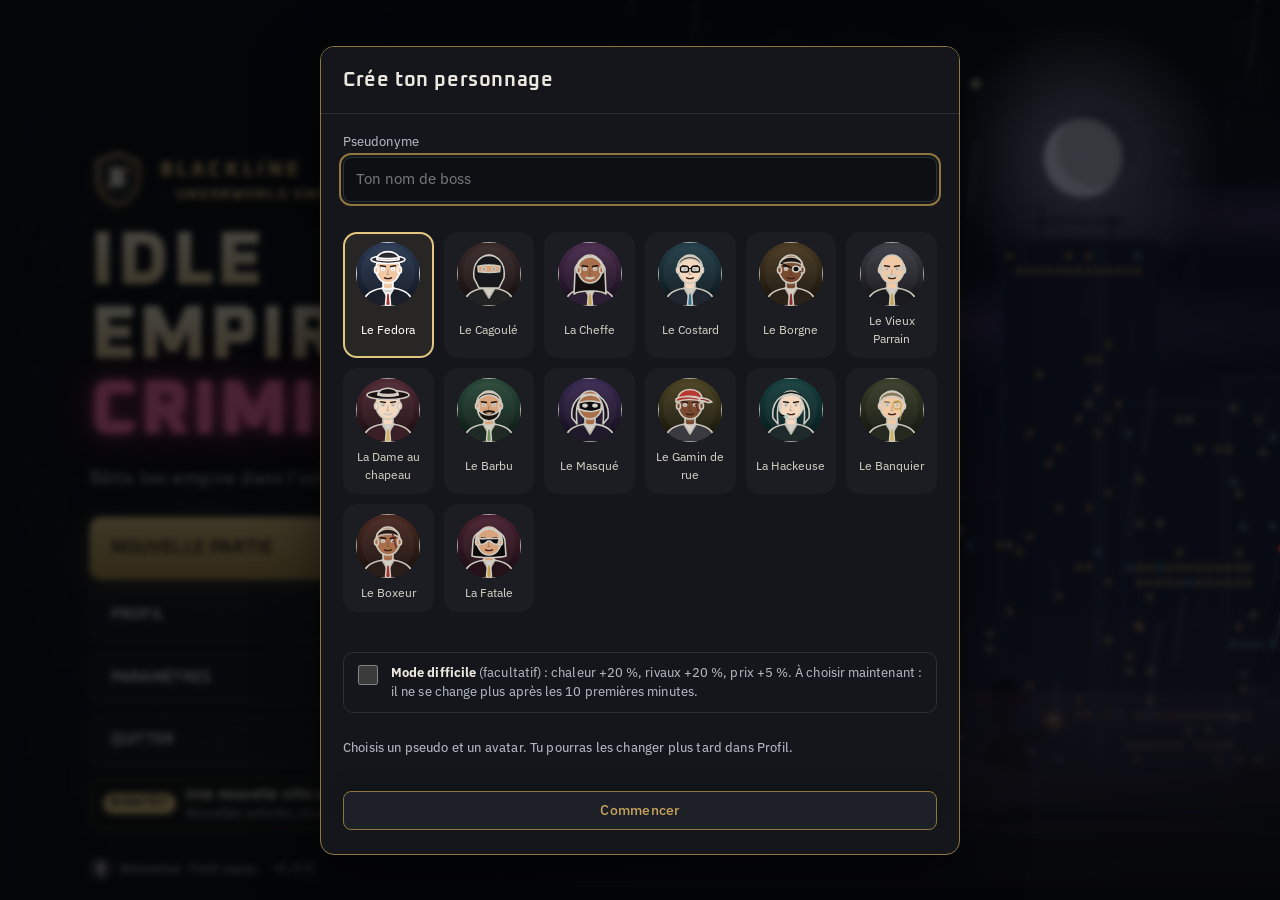
==== commit 03816d53: "Partie 19 · A : achat rapide (×1 / ×10 / ×25 / Max), meilleur achat maintenant - js/buy.js : quantit" ====
--- a/index.html
+++ b/index.html
@@ -191,6 +191,9 @@
 <script src="js/heist.js"></script>
 <script src="js/data-war.js"></script>
 <script src="js/war.js"></script>
+<script src="js/works.js"></script>
+<script src="js/minigames.js"></script>
+<script src="js/buy.js"></script>
 <script src="js/save.js"></script>
 <script src="js/art.js"></script>
 <script src="js/build-art.js"></script>
@@ -242,6 +245,8 @@
 <script src="js/event-result.js"></script>
 <script src="js/casino-ui.js"></script>
 <script src="js/map-ui.js"></script>
+<script src="js/works-ui.js"></script>
+<script src="js/minigames-ui.js"></script>
 <script src="js/system-ui.js"></script>
 <script src="js/audio.js"></script>
 <script src="js/ambience.js"></script>
--- a/css/style.css
+++ b/css/style.css
@@ -55,7 +55,7 @@
 .evo{font-size:12px;color:var(--mut);margin-bottom:12px;display:grid;gap:6px}.evo .meter{width:100%}
 .act .buy,.upg .buy{width:100%}
 .card.done{opacity:.6}
-.pulse::after{content:"";position:absolute;inset:-1px;border-radius:inherit;border:2px solid rgba(200,164,94,.6);pointer-events:none;animation:pulse .5s ease-out forwards}
+.pulse::after{content:"";position:absolute;inset:-1px;border-radius:inherit;border:2px solid rgba(200,164,94,.6);pointer-events:none;opacity:0;animation:pulse .5s ease-out}
 @keyframes pulse{from{transform:scale(1);opacity:.85}to{transform:scale(1.025);opacity:0}}
 .soon{display:flex;gap:14px;align-items:flex-start}.soon p{margin:0}
 .dl{display:grid;grid-template-columns:1fr auto;gap:0 20px;margin:0}.dl dt,.dl dd{margin:0;padding:10px 0;border-bottom:1px solid var(--line)}.dl dt{color:var(--mut)}.dl dd{font-weight:600;text-align:right}
@@ -1688,3 +1688,137 @@
 }
 @media(min-width:1000px) and (max-height:860px){.mtitle{font-size:clamp(34px,min(6.4vw,8vh),76px)}.mtag{margin:10px 0 16px}.mlogo{margin-bottom:10px}}
 @media(min-width:1000px){.mbox2>.msoon{max-width:748px}}
+
+/* ===== Partie 17 · C : fiche personnage façon affiche (illustration à gauche, informations à droite ; mobile : image en haut) ===== */
+.fiche{background:radial-gradient(120% 80% at 0 0,#2a1a3a 0,transparent 55%),linear-gradient(160deg,#120f1e,#08090f)}
+.fx{grid-template-columns:minmax(0,1fr) minmax(0,1fr)}
+.fxartw{position:relative;min-width:0;overflow:hidden;background:#0b0d14}
+.fxartw .fxart,.fxartw .fxart.hasfull{aspect-ratio:2/3}
+.fxartw .fxart svg{height:100%}
+.fxartw::after{content:"";position:absolute;inset:0;pointer-events:none;background:linear-gradient(90deg,transparent 70%,rgba(8,9,15,.85)),linear-gradient(0deg,rgba(8,9,15,.7),transparent 30%)}
+.fxbadge{position:absolute;left:12px;top:12px;z-index:2;padding:4px 12px;border-radius:999px;background:linear-gradient(180deg,#e9cf86,#b38a3c);color:#1b1407;font:800 12px var(--font-display);letter-spacing:.14em;text-transform:uppercase;box-shadow:0 2px 10px rgba(0,0,0,.5)}
+.fxbadge[hidden]{display:none}
+.fxcrown{position:absolute;right:14px;bottom:14px;z-index:2;width:38px;height:38px;fill:#e9c97b;filter:drop-shadow(0 0 8px rgba(233,201,123,.55));opacity:.9}
+.fxname{font-family:"Playfair Display",Georgia,serif;font-style:italic;font-weight:800;text-transform:none;letter-spacing:.005em;font-size:clamp(26px,4.6vw,42px);line-height:1.02;color:#f7efd8;text-shadow:0 2px 14px rgba(0,0,0,.6)}
+.fxnick{font-family:var(--font-display);font-size:13px}
+.fxstars{margin-top:6px}.fxstars .star{width:18px;height:18px}
+.fxq{font-family:"Lora",Georgia,serif;font-style:italic;font-size:15px;line-height:1.5;opacity:1;color:#e8dcc0;border-bottom:0;padding:10px 12px;border-left:3px solid var(--gold);background:rgba(200,164,94,.07);border-radius:0 8px 8px 0}
+.fxrow{padding:8px 0;border-top:1px solid rgba(255,255,255,.07)}
+.fxlv li.lock{opacity:.55}
+.fxbond{border-color:rgba(200,164,94,.4);background:linear-gradient(180deg,rgba(200,164,94,.08),rgba(200,164,94,.02))}
+.fiche.st-active{box-shadow:0 0 0 1px rgba(233,201,123,.35),0 10px 40px rgba(0,0,0,.4)}
+@media (max-width:700px){.fx{grid-template-columns:minmax(0,1fr)}.fxartw .fxart,.fxartw .fxart.hasfull{aspect-ratio:4/5;max-height:62vh;width:100%}.fxartw::after{background:linear-gradient(0deg,rgba(8,9,15,.9),transparent 35%)}.fxname{font-size:clamp(26px,8vw,34px)}.fxcrown{width:30px;height:30px}}
+.fxartw{align-self:start}
+@media (min-width:701px){.fxartw{position:sticky;top:72px}}
+
+/* ===== Partie 17 · D : chantiers ===== */
+.wk{margin-bottom:14px}
+.wk-h{display:flex;flex-wrap:wrap;gap:6px 12px;align-items:baseline;justify-content:space-between}.wk-h h2{margin:0}
+.wk-w{font:600 13px var(--font-display);color:var(--gold)}
+.wk-hint{margin:6px 0 8px;font-size:13px}
+.wk-l{list-style:none;margin:0;padding:0;display:grid;gap:8px}
+.wk-r{display:grid;grid-template-columns:64px minmax(0,1fr) auto;gap:10px;align-items:center;padding:8px 10px;border:1px solid var(--line);border-radius:10px;background:rgba(240,194,74,.05)}
+.wk-r.wait{opacity:.8;background:rgba(255,255,255,.02)}
+.wk-b{display:grid;gap:4px;min-width:0}.wk-b b{font:600 14px var(--font-display);overflow-wrap:anywhere}.wk-b small{font-size:12px;color:var(--mut)}
+.wk-b .meter{display:block;height:6px;border-radius:3px;background:#232a35;overflow:hidden}.wk-b .meter i{display:block;height:100%;transform-origin:left;background:linear-gradient(90deg,#d9a441,#f0c24a)}
+.wk-ra{display:flex;flex-direction:column;gap:6px}.wk-ra .btn{min-height:40px;font-size:13px;white-space:nowrap}
+.wk-acts{margin-top:10px}.wk-acts .btn{width:100%;min-height:44px}
+.wart{display:block;width:64px;height:48px;overflow:visible}.wart.sm{width:64px;height:48px}
+.wdock{margin:8px 0 0}.wkd>summary{list-style:none;cursor:pointer;display:flex;gap:10px;align-items:center;min-height:40px;padding:6px 12px;border:1px solid var(--line);border-radius:10px;background:rgba(16,18,22,.9);font:600 13px var(--font-display)}
+.wkd>summary::-webkit-details-marker{display:none}.wkd.on>summary{border-color:#d9a441}.wk-sumt::before{content:"▸ ";color:var(--gold)}.wkd[open] .wk-sumt::before{content:"▾ "}.wk-sumv{color:var(--mut);font-weight:500}
+.wkd .wk{margin:8px 0 0}
+.card.act.wbusy .banner{box-shadow:inset 0 -3px 0 #f0c24a}.brow.wbusy .bbtn{border-style:dashed}
+/* panneau du bâtiment sur la carte */
+.pwk{margin:6px 0}.wlot{display:grid;grid-template-columns:64px minmax(0,1fr);gap:10px;align-items:center;padding:8px;border:1px dashed #d9a441;border-radius:10px;background:rgba(240,194,74,.06)}
+.wlot-a{display:flex;flex-wrap:wrap;gap:6px;margin-top:4px}.wlot-a .btn{flex:1 1 140px;min-height:40px;font-size:13px}
+/* échafaudages sur la carte */
+.wover{position:absolute;inset:0;pointer-events:none;z-index:3;overflow:hidden}
+.wsite{position:absolute;left:0;top:0;width:96px;transform-origin:50% 100%;will-change:transform}.wsite .wart{width:96px;height:72px}
+.wsite-t{display:flex;flex-direction:column;align-items:center;gap:2px;margin-top:-4px}.wsite-t .meter{display:block;width:70px;height:6px;border-radius:3px;background:rgba(10,12,16,.85);border:1px solid #d9a441;overflow:hidden}.wsite-t .meter i{display:block;height:100%;transform-origin:left;background:#f0c24a}
+.wsite-t b{font:700 12px var(--font-display);color:#fff4d0;background:rgba(10,12,16,.85);padding:1px 6px;border-radius:6px;white-space:nowrap}
+.wsite.wait .wart{opacity:.55;filter:grayscale(.6)}
+.w-crane{transform-origin:96px 14px;animation:wCrane 5s ease-in-out infinite}.w-hook{animation:wHook 2.6s ease-in-out infinite}
+.w-truck{animation:wTruck 6s ease-in-out infinite}.w-man{animation:wMan .9s ease-in-out infinite}.w-man.b{animation-delay:.45s}
+.w-spark{animation:wSpark .7s steps(2,end) infinite}.w-dust circle{transform-box:fill-box;transform-origin:center;animation:wDust 2.4s ease-out infinite}.w-dust circle+circle{animation-delay:1.2s}
+@keyframes wCrane{0%,100%{transform:rotate(0)}50%{transform:rotate(-4deg)}}@keyframes wHook{0%,100%{transform:translateY(0)}50%{transform:translateY(5px)}}
+@keyframes wTruck{0%,100%{transform:translateX(0)}50%{transform:translateX(6px)}}@keyframes wMan{0%,100%{transform:translateY(0)}50%{transform:translateY(-1.2px)}}
+@keyframes wSpark{0%{opacity:1}100%{opacity:0}}@keyframes wDust{0%{transform:scale(.6);opacity:.5}100%{transform:scale(1.8);opacity:0}}
+/* inauguration */
+.winaug{position:absolute;left:0;top:0;display:flex;flex-direction:column;align-items:center;gap:2px;pointer-events:none;animation:wIn 2.6s ease-out forwards}
+.winaug svg{width:110px;height:55px}.winaug b{font:800 13px var(--font-display);letter-spacing:.12em;text-transform:uppercase;color:#fff3c4;text-shadow:0 0 10px #f0c24a,0 1px 3px #000}
+.winaug .wa-l{position:absolute;left:50%;top:50%;width:160px;height:160px;margin:-80px 0 0 -80px;border-radius:50%;background:radial-gradient(circle,rgba(255,236,170,.75),rgba(255,236,170,0) 65%);animation:wGlow 2.6s ease-out forwards}
+.winaug.still,.winaug.still .wa-l{animation:none}
+@keyframes wIn{0%{opacity:0;transform:var(--t,none) scale(.6)}15%{opacity:1}80%{opacity:1}100%{opacity:0}}@keyframes wGlow{0%{transform:scale(.3);opacity:0}25%{opacity:1}100%{transform:scale(1.4);opacity:0}}
+body.nomotion .wart *,body.lowfx .wart *,body.nomotion .winaug,body.nomotion .winaug .wa-l{animation:none!important}
+@media(prefers-reduced-motion:reduce){.wart *,.winaug,.winaug .wa-l{animation:none!important}}
+@media(max-width:600px){.wk-r{grid-template-columns:48px minmax(0,1fr);}.wk-r .wart{width:48px;height:36px}.wk-ra{grid-column:1/-1;flex-direction:row;flex-wrap:wrap}.wk-ra .btn{flex:1 1 120px;white-space:normal}.wlot{grid-template-columns:48px minmax(0,1fr)}.wlot .wart{width:48px;height:36px}}
+
+/* ===== Partie 17 · E : mini-jeux ===== */
+.mini{position:fixed;inset:0;z-index:9500;display:flex;align-items:center;justify-content:center;padding:12px;background:rgba(4,6,10,.82);backdrop-filter:blur(3px)}
+.mini[hidden]{display:none}
+.mini-box{width:min(680px,100%);max-height:calc(100dvh - 24px);overflow-y:auto;overflow-x:hidden;background:linear-gradient(180deg,#171a22,#0e1016);border:1px solid var(--gold-d);border-radius:14px;box-shadow:0 20px 60px rgba(0,0,0,.6);padding:16px 18px;display:grid;gap:12px}
+.mini-h{display:flex;align-items:center;justify-content:space-between;gap:10px}.mini-h h2{margin:0;font-size:18px;color:var(--gold);overflow-wrap:anywhere}
+.mini-x{flex:none;width:40px;height:40px;border-radius:10px;border:1px solid var(--line);background:transparent;color:var(--txt);font-size:22px;cursor:pointer}
+.mini-l{margin:0 0 4px;font-size:14px;line-height:1.5}.mini-rw{margin:6px 0 0;font-size:13px;color:var(--gold)}
+.mini-modes{display:grid;gap:8px;margin-top:10px}.mini-modes .btn{min-height:44px;white-space:normal}.mini-modes .btn.on{border-color:var(--gold);color:var(--gold);box-shadow:inset 0 0 0 1px var(--gold)}
+.mini-f{display:grid;gap:8px}.mini-sc{margin:0;font-size:13px;color:var(--mut);min-height:18px}
+.mini-acts{display:flex;flex-wrap:wrap;gap:8px}.mini-acts .btn{flex:1 1 180px;min-height:44px;white-space:normal}
+.mini-res{text-align:center;padding:10px}.mini-res b{display:block;font:800 26px var(--font-display);color:var(--gold)}.mini-res p{margin:8px 0 0;font-size:14px;line-height:1.5}
+.mini button:focus-visible{outline:2px solid var(--gold);outline-offset:2px}
+/* crochetage */
+.lp-pins{display:flex;justify-content:center;gap:10px}.lp-pin{display:flex;flex-direction:column;align-items:center;gap:4px}.lp-pin i{display:block;width:14px;height:44px;border-radius:7px;background:#2a303b;border:1px solid #3a4250}
+.lp-pin.ok i{background:linear-gradient(#f0d488,#b78c38);height:24px;margin-top:20px}.lp-pin.cur i{border-color:var(--gold);box-shadow:0 0 10px rgba(233,201,123,.5)}.lp-pin small{font-size:12px;color:var(--mut)}
+.lp-track{position:relative;height:30px;margin:14px 6px;border-radius:15px;background:#0a0c10;border:1px solid var(--line);overflow:hidden}
+.lp-zone{position:absolute;top:0;bottom:0;background:rgba(233,201,123,.35);border-left:1px solid var(--gold);border-right:1px solid var(--gold)}
+.lp-mark{position:absolute;top:2px;bottom:2px;width:6px;margin-left:-3px;border-radius:3px;background:#fff;box-shadow:0 0 8px #fff}
+.lp-st{margin:0;text-align:center;font-size:14px}.lp-feel{color:var(--gold)}
+.lp-ctl{display:flex;justify-content:center;gap:8px;margin-top:8px}.lp-ctl .btn{min-height:48px;min-width:56px}.lp-set{min-width:180px}
+/* plan */
+.pl-ph{border:1px solid var(--line);border-radius:10px;padding:8px 10px;margin:0;display:grid;gap:6px;min-width:0}.pl-ph legend{font:700 14px var(--font-display);color:var(--gold);padding:0 6px}
+.pl-row{display:flex;flex-wrap:wrap;gap:6px}.pl-o,.pl-r{flex:1 1 140px;min-height:44px;padding:6px 10px;border-radius:8px;border:1px solid var(--line);background:rgba(255,255,255,.03);color:var(--txt);text-align:left;cursor:pointer;font:inherit;font-size:13px}
+.pl-o b{display:block;font-size:13px}.pl-o small{display:block;font-size:12px;color:var(--mut)}.pl-r{flex:1 1 90px;text-align:center}
+.pl-o.on,.pl-r.on{border-color:var(--gold);background:rgba(233,201,123,.12)}
+.pl-sum{margin:0;font-size:14px}.pl-go{display:flex;flex-wrap:wrap;gap:8px;align-items:center}.pl-go .btn{min-height:44px}.pl-go small{font-size:12px}
+/* interrogatoire */
+.in-grid{display:grid;grid-template-columns:minmax(0,200px) minmax(0,1fr);gap:12px}.in-dos{border:1px dashed var(--gold-d);border-radius:10px;padding:8px 10px;font-size:13px}.in-dos h3{margin:0 0 4px;font-size:13px;color:var(--gold)}.in-dos ul{margin:0;padding-left:16px;display:grid;gap:4px}
+.in-main{display:grid;gap:8px;min-width:0}.in-who{margin:0;font-size:13px;color:var(--mut)}.in-n{margin:0;font:700 13px var(--font-display)}
+.in-q,.in-v{display:grid;gap:8px}.in-q .btn,.in-v .btn{min-height:44px;white-space:normal;text-align:left}
+.in-a{margin:0;padding:10px 12px;border-left:3px solid var(--gold);background:rgba(233,201,123,.06);font-family:"Lora",Georgia,serif;font-style:italic;font-size:15px}
+/* comptabilité */
+.ac-t{width:100%;border-collapse:collapse;font-size:13px}.ac-t th,.ac-t td{padding:6px 6px;border-bottom:1px solid var(--line);text-align:left}.ac-t td{font-variant-numeric:tabular-nums}
+.ac-t thead th{font-size:12px;color:var(--mut)}.ac-t tr.on{background:rgba(217,88,74,.12)}.ac-b{min-height:40px;min-width:72px;border-radius:8px;border:1px solid var(--line);background:transparent;color:var(--txt);cursor:pointer;font:inherit;font-size:12px}
+.ac-t tr.on .ac-b{border-color:#e0786a;color:#f0b0a8}
+/* contremaître */
+.fm-h{margin:0;font-size:14px}.fm-l{list-style:none;margin:0;padding:0;display:grid;gap:8px}.fm-l li{display:flex;align-items:center;justify-content:space-between;gap:8px;padding:8px 10px;border:1px solid var(--line);border-radius:10px;flex-wrap:wrap}
+.fm-n{display:grid}.fm-n small{font-size:12px;color:var(--mut)}.fm-c{display:flex;align-items:center;gap:10px}.fm-c .btn{min-width:44px;min-height:44px;font-size:18px}.fm-c b{min-width:20px;text-align:center;font:800 18px var(--font-display)}
+/* portes d'entrée */
+.mg-entry{display:grid;gap:4px;margin:8px 0}.mg-entry small{font-size:12px;color:var(--mut)}.mg-entry .btn{min-height:44px}.mg-bts{display:flex;flex-wrap:wrap;gap:6px}.mg-bts .btn{flex:1 1 120px}
+.mg-done{margin:8px 0;padding:8px 10px;border-left:3px solid var(--gold);background:rgba(233,201,123,.08);font-size:13px}
+.sg-intl{display:grid;gap:8px;grid-template-columns:repeat(auto-fit,minmax(200px,1fr))}.sg-intb{display:grid;gap:3px;text-align:left;padding:10px 12px;min-height:44px;border-radius:10px;border:1px solid var(--line);background:rgba(255,255,255,.03);color:var(--txt);cursor:pointer;font:inherit}
+.sg-intb b{font:700 14px var(--font-display);color:var(--gold)}.sg-intb span{font-size:13px}.sg-intb small{font-size:12px;color:var(--mut)}.sg-intb:disabled{opacity:.6;cursor:default}
+@media(max-width:560px){.in-grid{grid-template-columns:minmax(0,1fr)}.mini-box{padding:12px}.ac-t th,.ac-t td{padding:5px 3px}.lp-set{min-width:140px}}
+
+/* menu : aucune barre de défilement visible sur la colonne (le menu reste défilable à la molette / au doigt / au clavier si l'écran est vraiment trop bas) ;
+   la seule barre visible est celle, fine et dorée, DANS le tableau du classement */
+.mbox2{scrollbar-width:none;-ms-overflow-style:none}.mbox2::-webkit-scrollbar{display:none;width:0;height:0}
+.mlb-rows,.lb-rows{scrollbar-width:thin;scrollbar-color:rgba(200,164,94,.55) transparent}
+.mlb-rows::-webkit-scrollbar,.lb-rows::-webkit-scrollbar{width:6px}
+.mlb-rows::-webkit-scrollbar-track,.lb-rows::-webkit-scrollbar-track{background:transparent}
+.mlb-rows::-webkit-scrollbar-thumb,.lb-rows::-webkit-scrollbar-thumb{background:rgba(200,164,94,.45);border-radius:6px}
+.mlb-rows::-webkit-scrollbar-thumb:hover,.lb-rows::-webkit-scrollbar-thumb:hover{background:rgba(200,164,94,.75)}
+/* fenêtre peu haute (ordinateur portable, navigateur avec barres) : le menu se compacte pour tenir sans défiler */
+@media(min-width:801px) and (max-height:860px){.mtag{margin:6px 0 10px}.mbtn{min-height:44px;padding:8px 16px}.mbtn.primary{min-height:54px}.mbtn small{display:none}.mnav{gap:6px}.mfoot{margin-top:8px}.mbox2{padding-top:12px;padding-bottom:12px}.mlogo{margin-bottom:6px}}
+@media(min-width:801px) and (max-height:820px){.msoon,.mcredit{display:none}.mtitle{font-size:clamp(30px,min(5vw,7vh),56px)}}
+@media(min-width:801px) and (max-height:600px){.mlogo{display:none}.mtag{display:none}}
+@media(min-width:1000px) and (max-height:980px){.mcredit{display:none}}
+
+/* ===== Partie 19 · A : achat rapide ===== */
+.bqbar{display:flex;flex-wrap:wrap;gap:10px;align-items:stretch;margin:0 0 14px}
+.bqsel{display:flex;border:1px solid var(--line);border-radius:10px;overflow:hidden;flex:none}
+.bqo{min-width:56px;min-height:44px;padding:6px 12px;border:0;border-right:1px solid var(--line);background:rgba(255,255,255,.03);color:var(--mut);font:700 14px var(--font-display);cursor:pointer;font-variant-numeric:tabular-nums}
+.bqo:last-child{border-right:0}.bqo.on{background:rgba(200,164,94,.16);color:var(--gold);box-shadow:inset 0 -2px 0 var(--gold)}.bqo:focus-visible{outline:2px solid var(--gold);outline-offset:-2px}
+.bqbest{flex:1 1 260px;min-height:44px;display:flex;flex-direction:column;align-items:flex-start;justify-content:center;text-align:left;white-space:normal}
+.bqbest .bs,.card.act .btn.buy .bs,.brow .bbtn .bs{display:block;font-size:12px;font-weight:500;opacity:.85}.bqbest .bs:empty,.card.act .btn.buy .bs:empty,.brow .bbtn .bs:empty{display:none}
+.card.act .btn.buy,.brow .bbtn{white-space:normal;line-height:1.25}
+@media(max-width:480px){.bqsel{width:100%}.bqo{flex:1;min-width:0}}
+.bqbar{position:relative}
